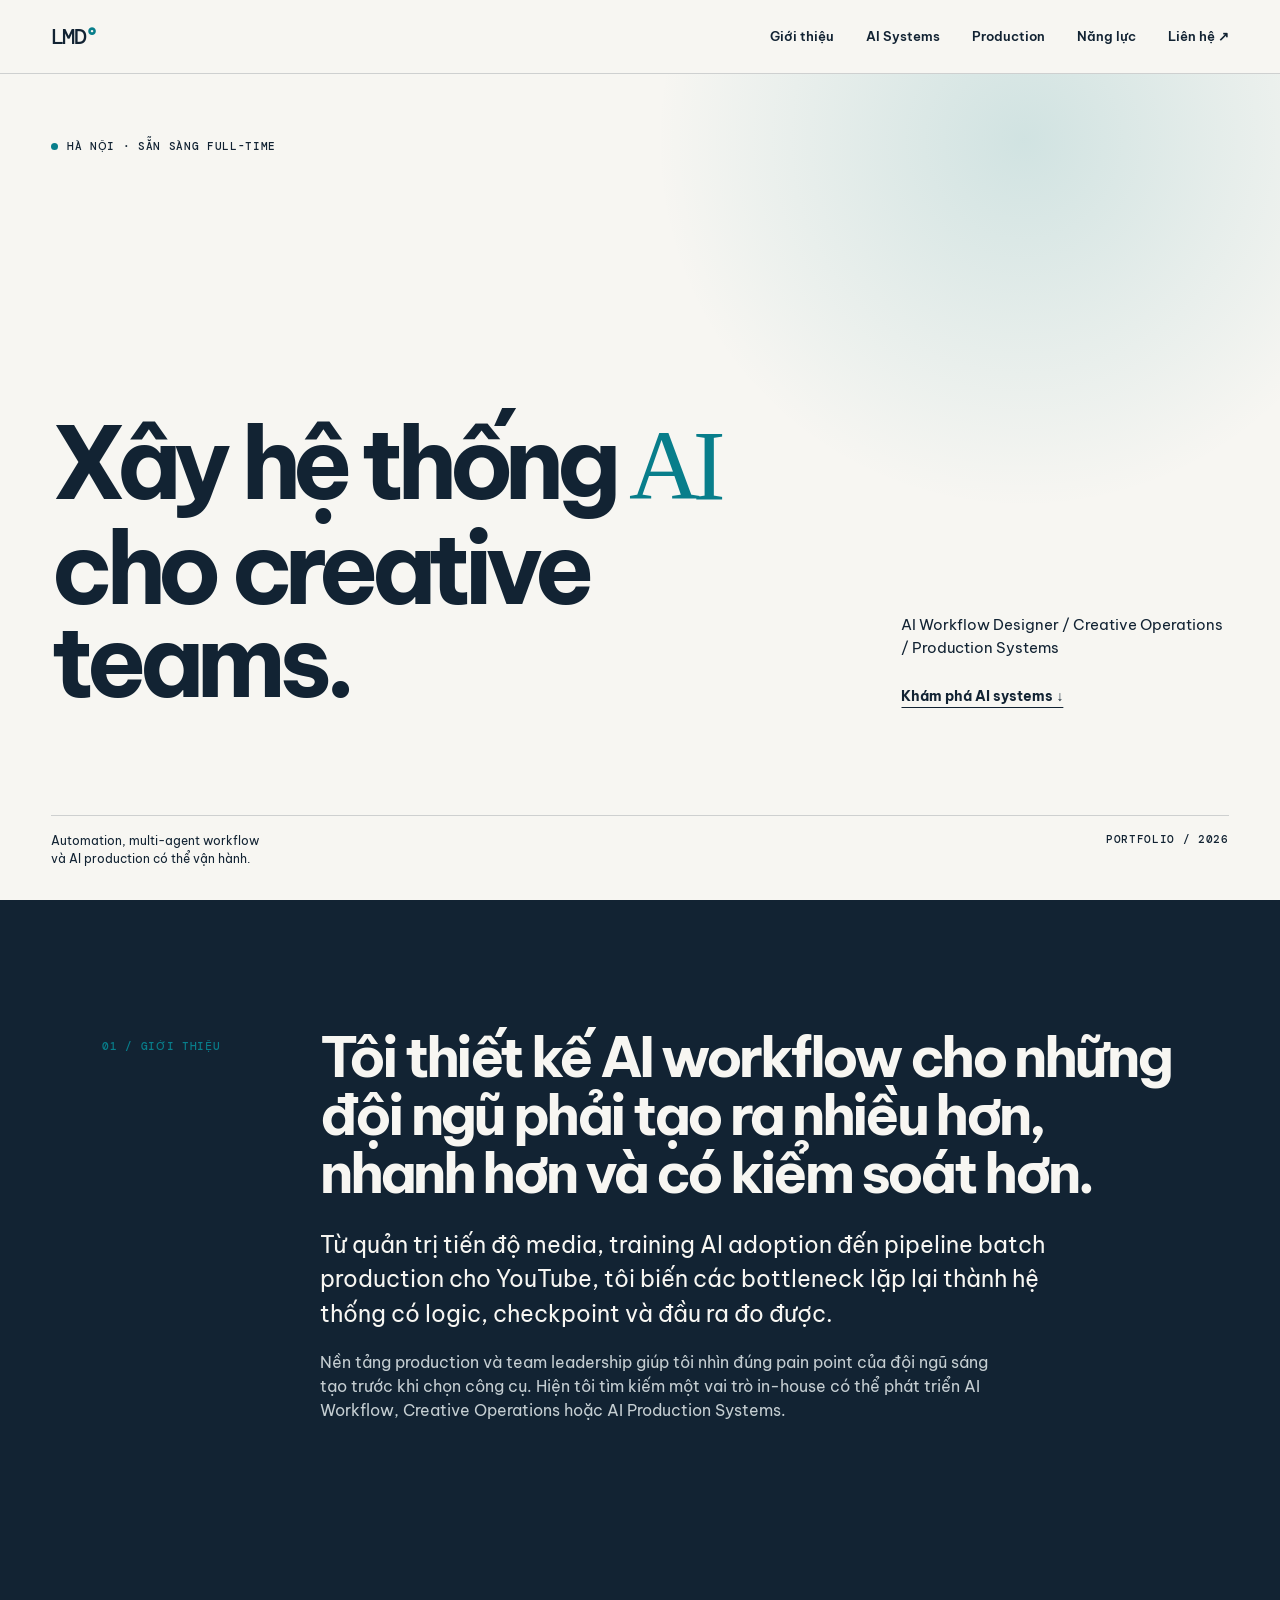
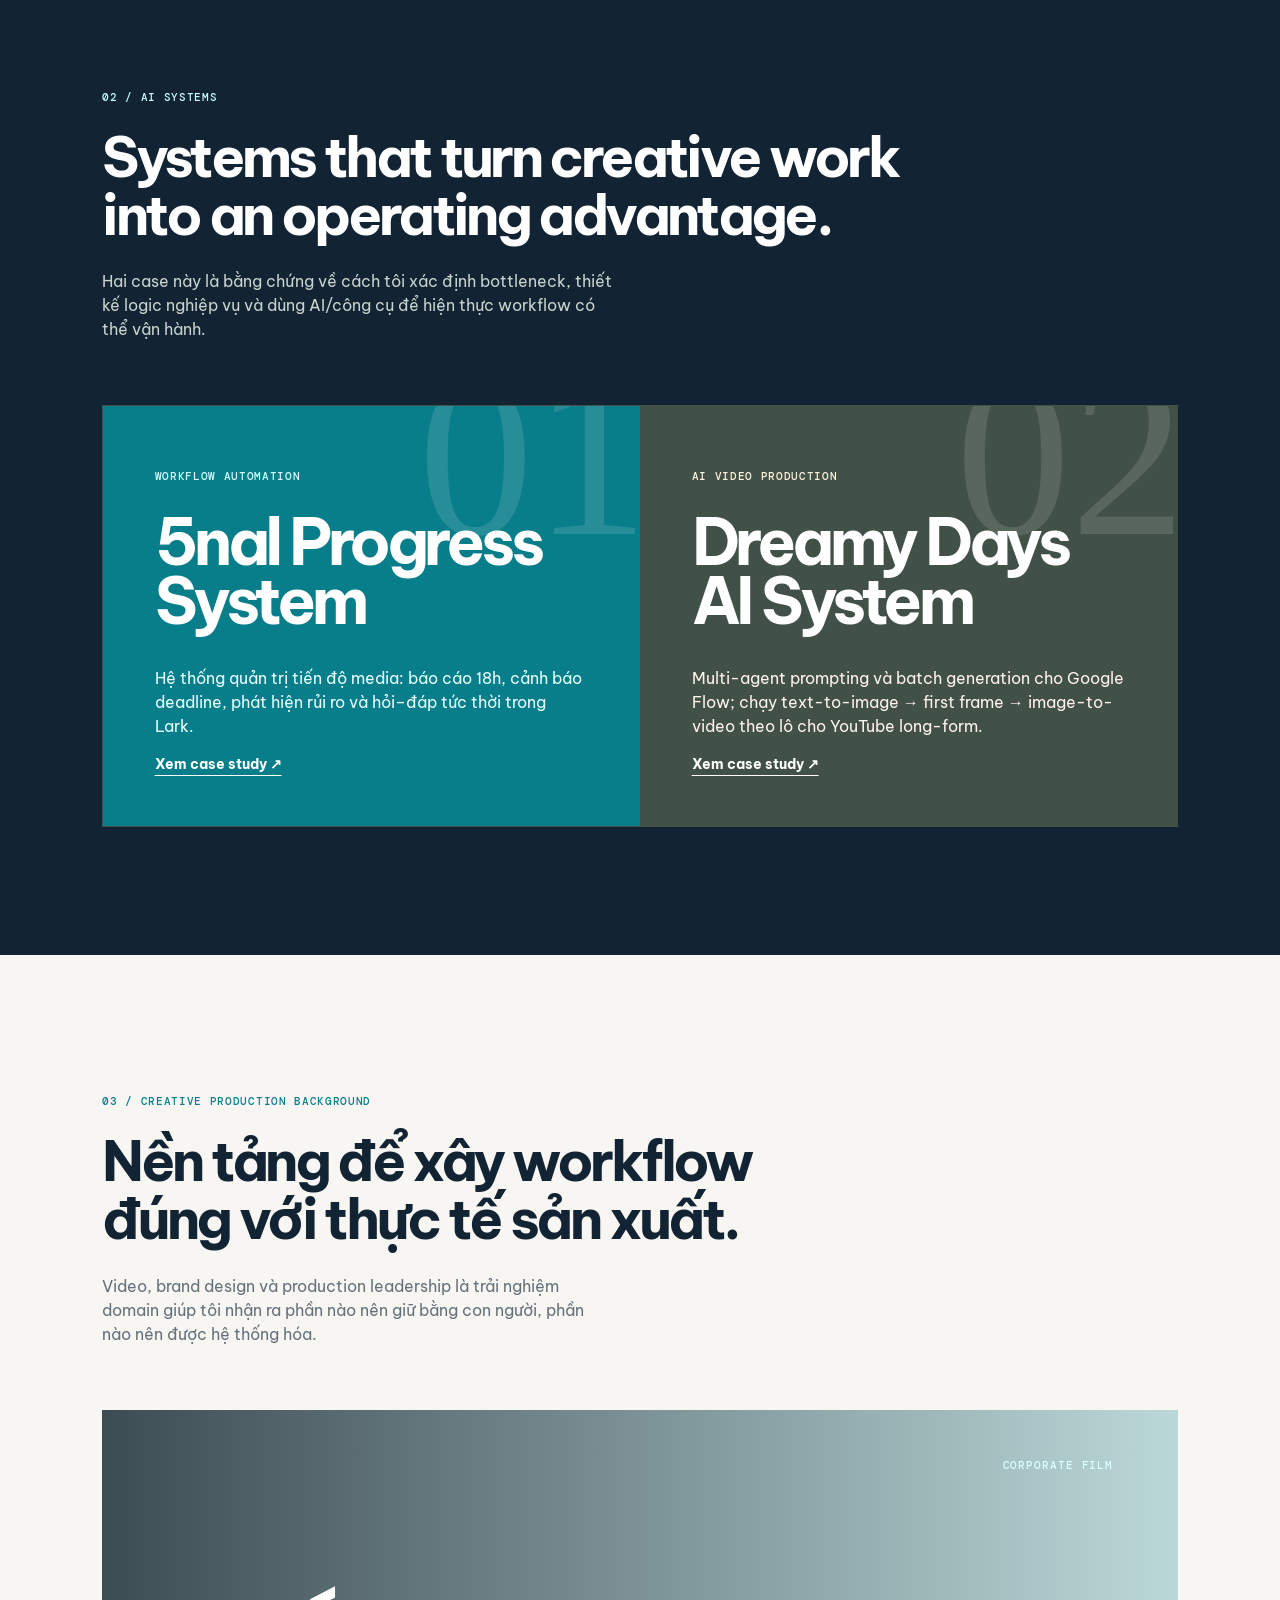
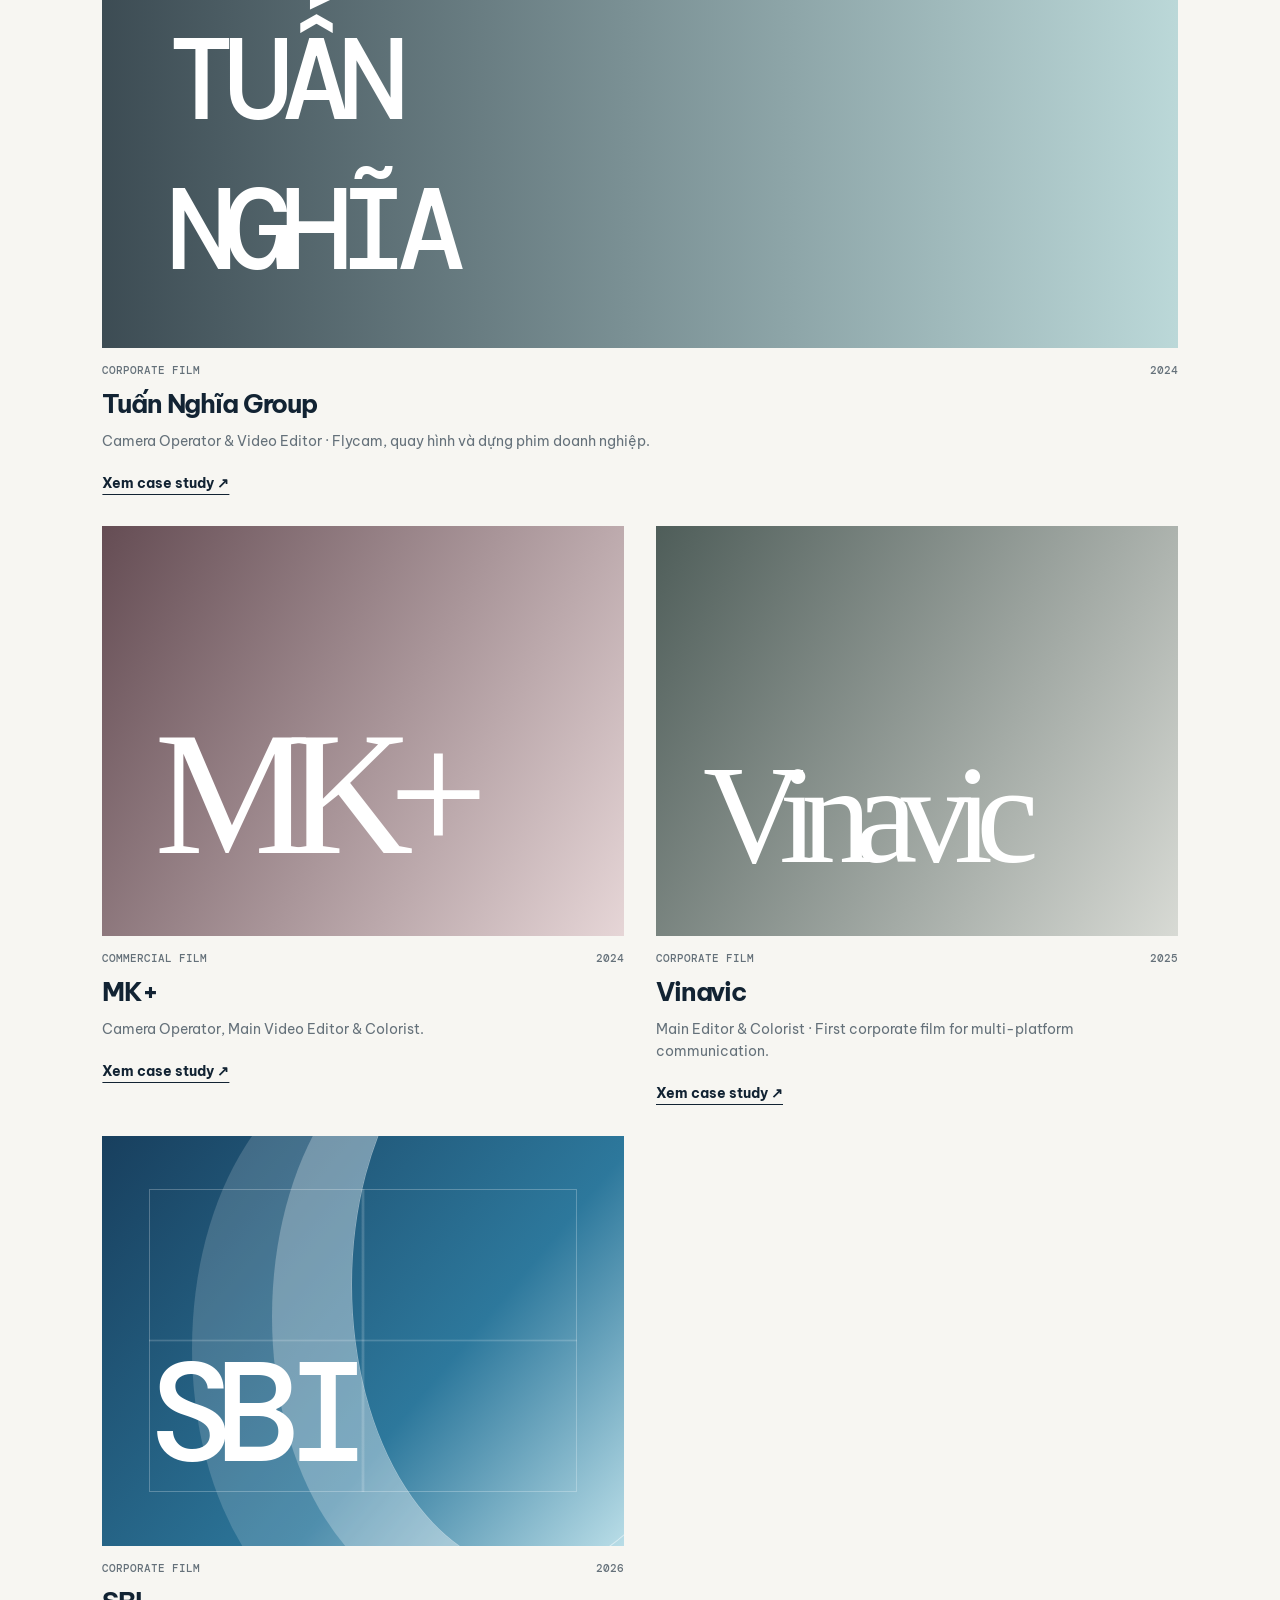
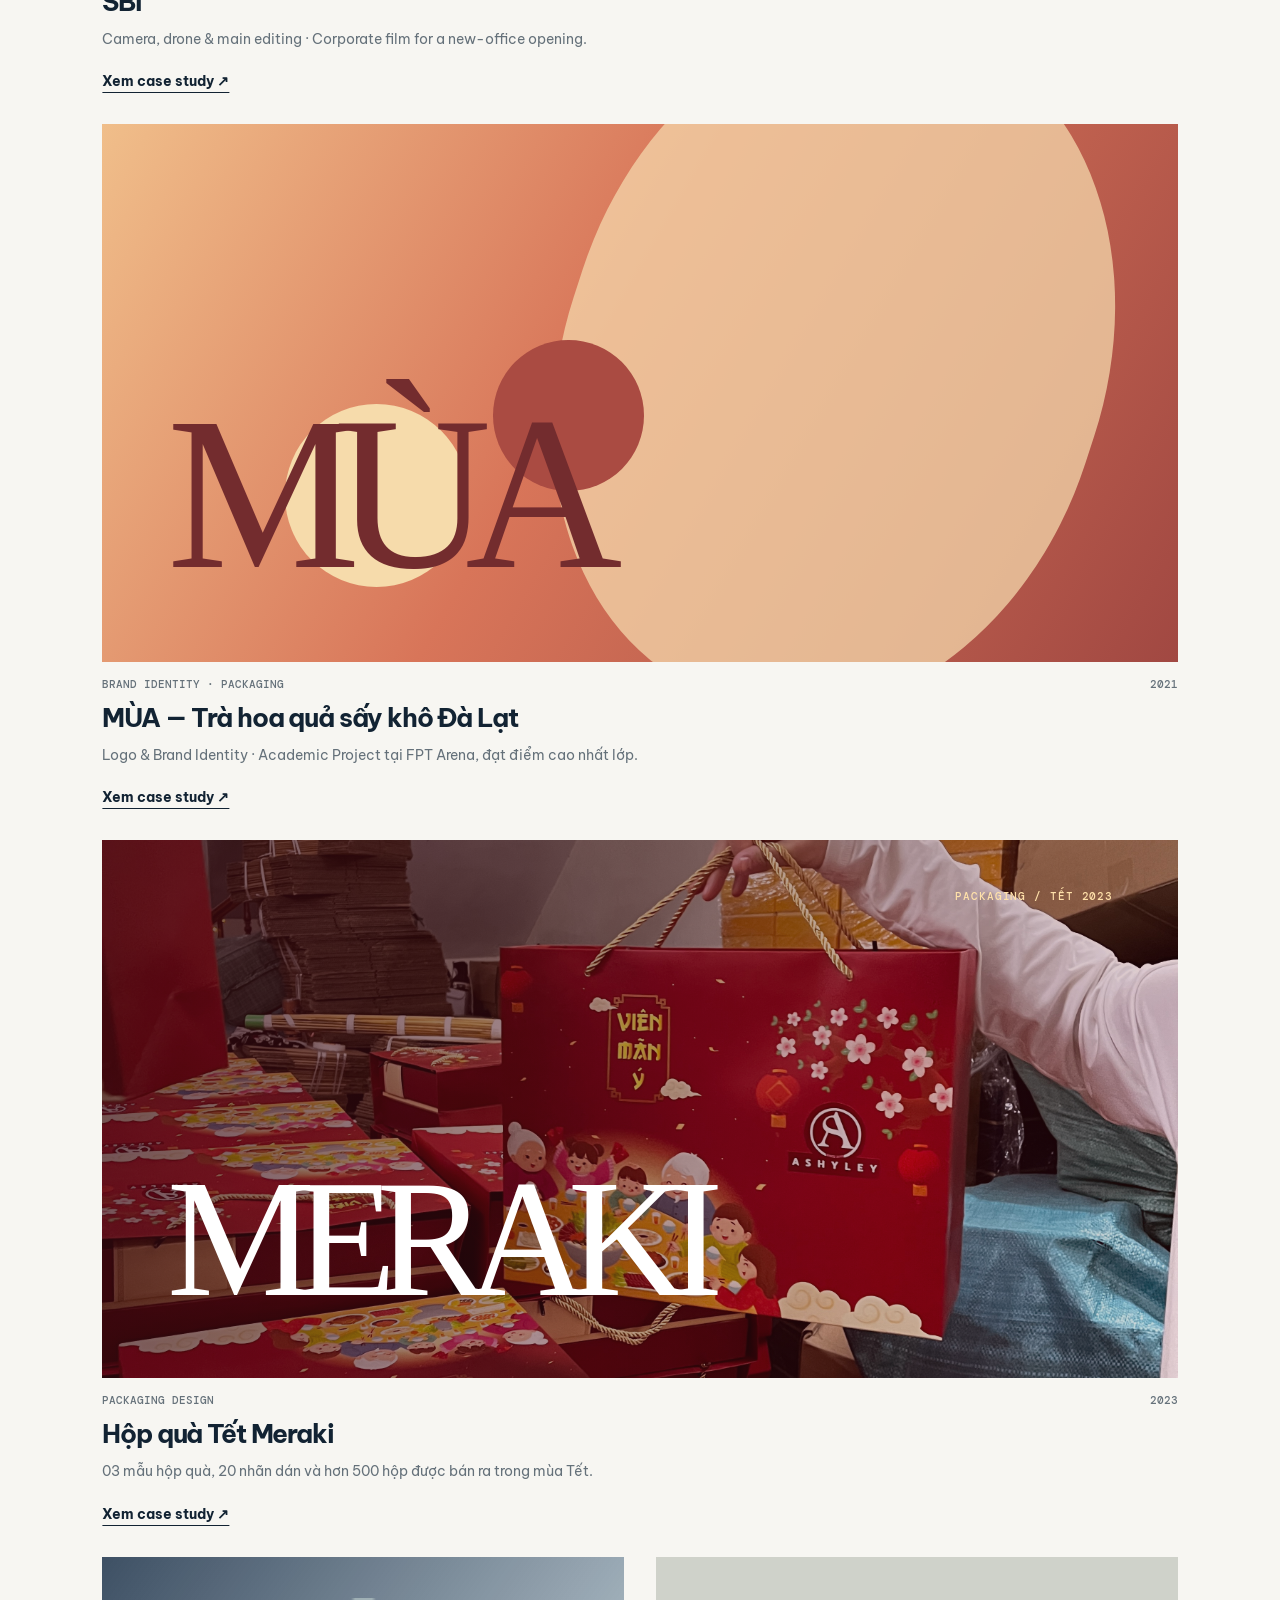
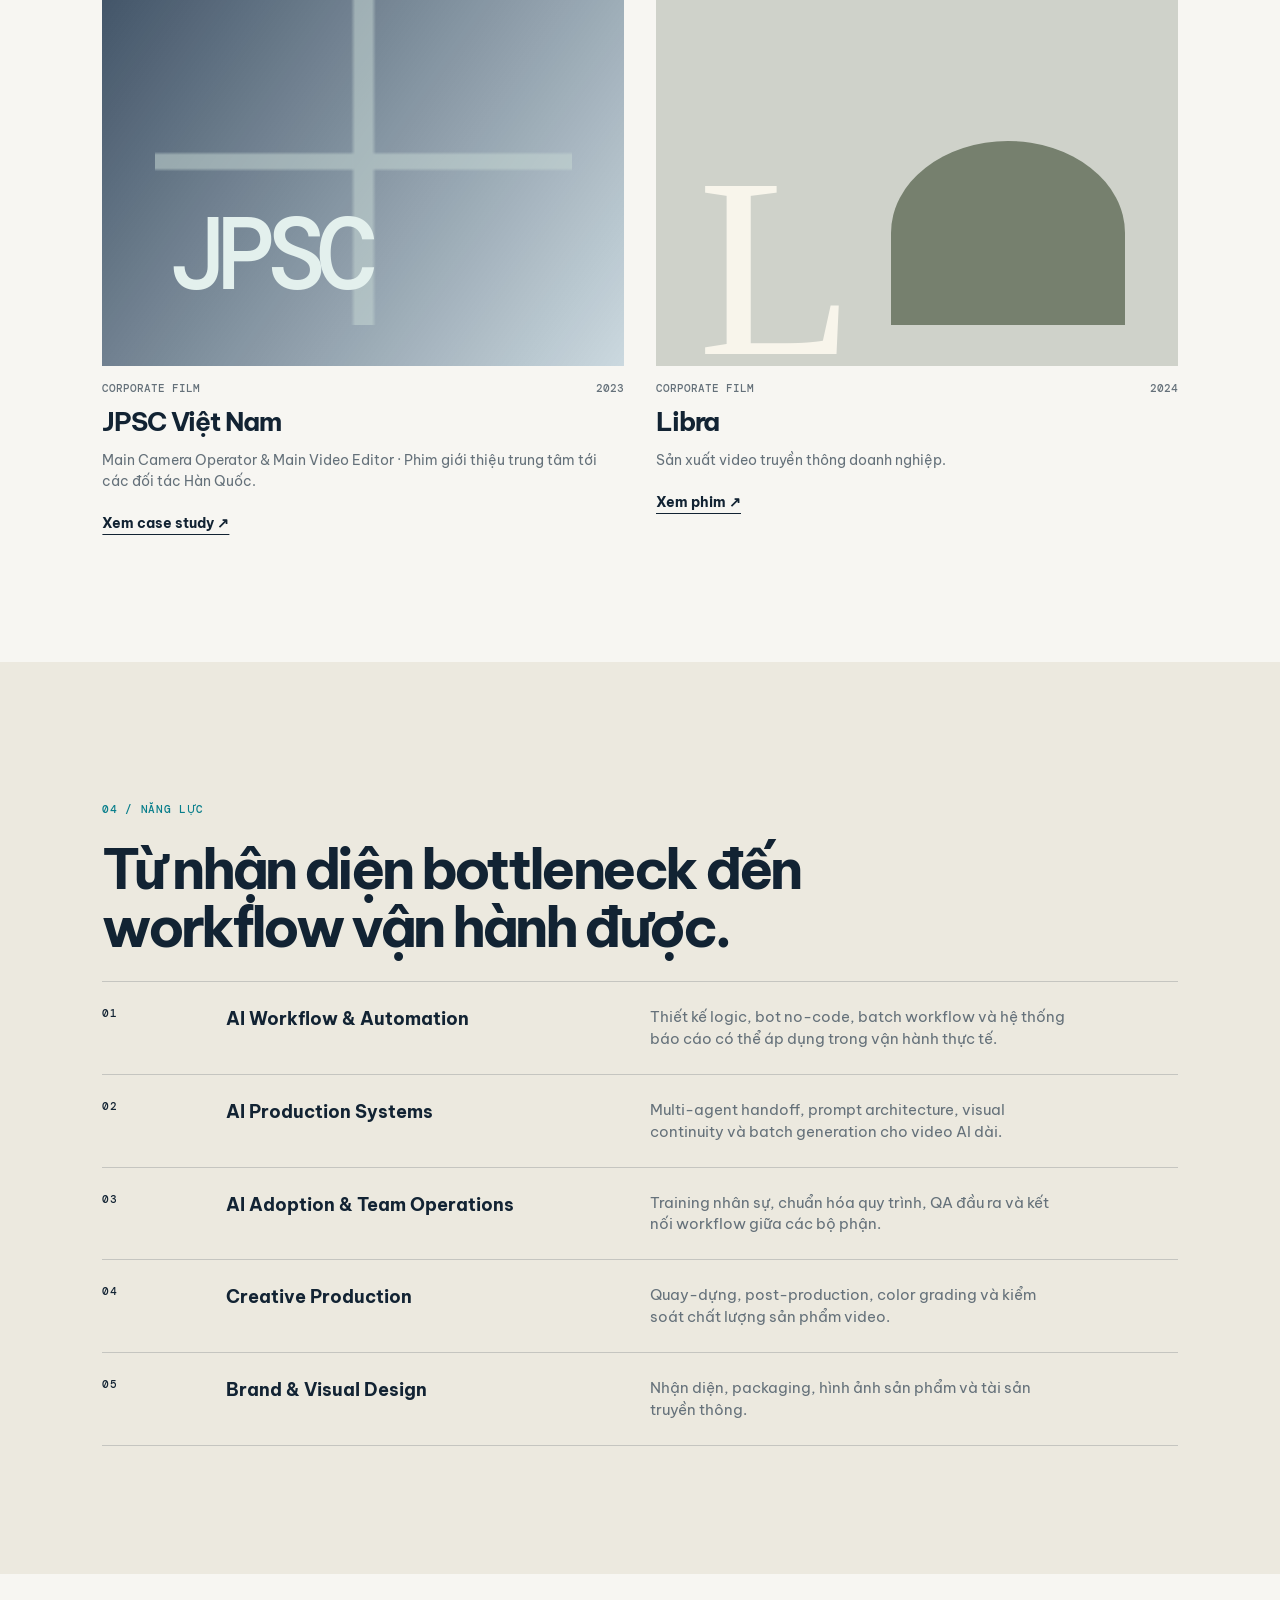
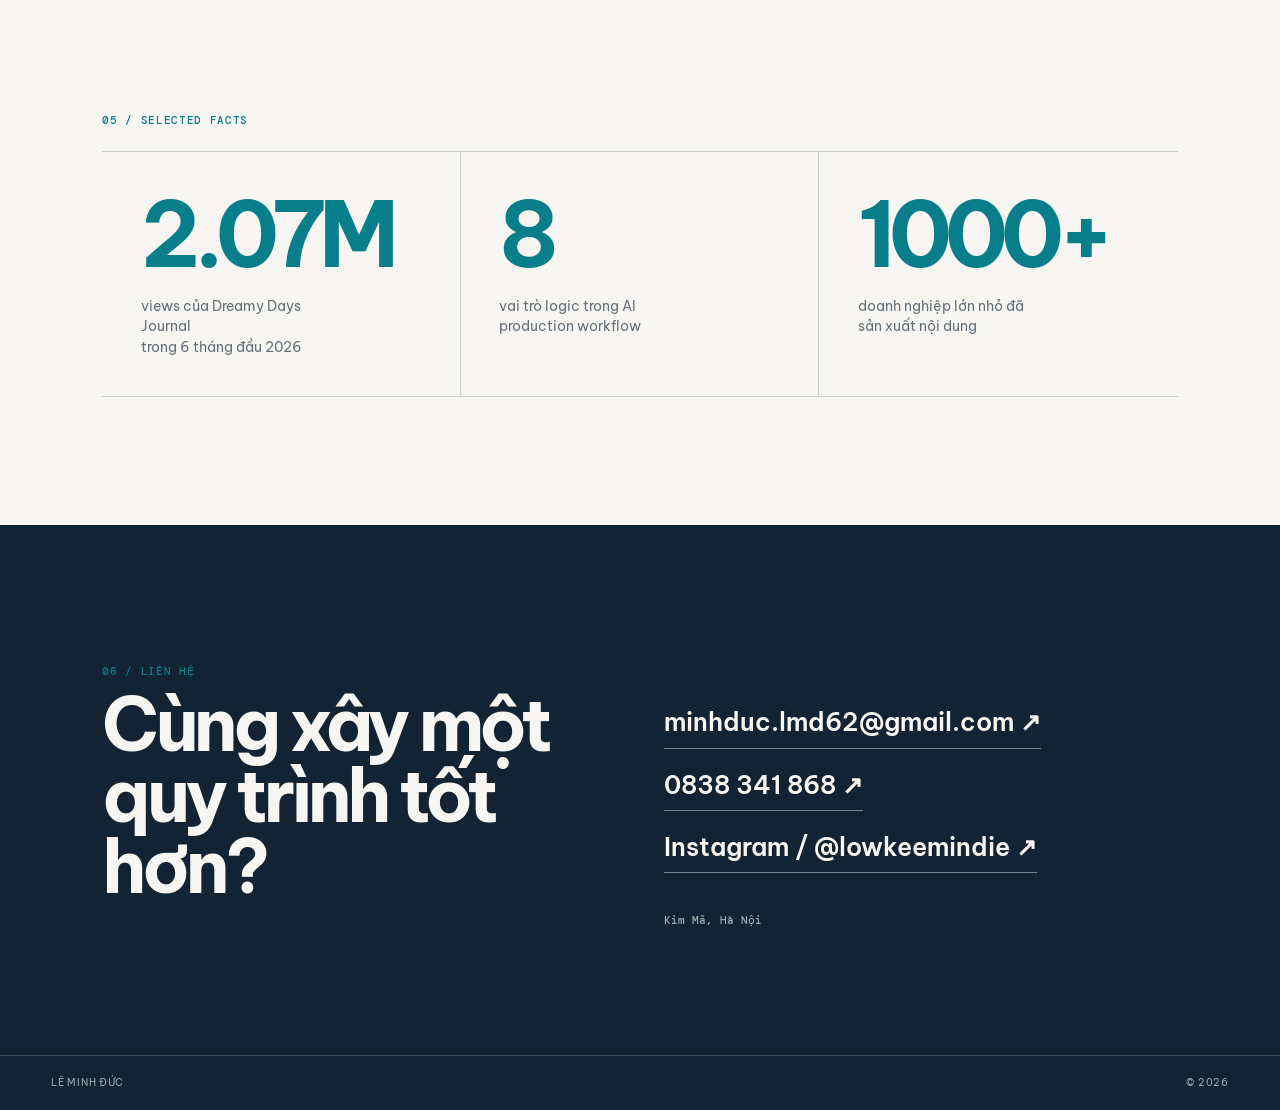
==== index.html @ fc9bee2d "Update index.html" ====
<!doctype html>
<html lang="vi">
<head>
<meta charset="utf-8"><meta name="viewport" content="width=device-width,initial-scale=1">
<meta name="description" content="Portfolio của Lê Minh Đức — Media Lead, Video Production Lead và Creative Producer tại Hà Nội.">
<title>Lê Minh Đức — Media Lead & Creative Producer</title>
<link rel="preconnect" href="https://fonts.googleapis.com"><link rel="preconnect" href="https://fonts.gstatic.com" crossorigin>
<link href="https://fonts.googleapis.com/css2?family=Be+Vietnam+Pro:wght@400;500;600;700;800&family=DM+Mono:wght@400;500&display=swap" rel="stylesheet">
<style>
:root{--ink:#122333;--teal:#087e8b;--paper:#f7f6f2;--cream:#ece9df;--muted:#65717a;--line:rgba(18,35,51,.18);--sans:"Be Vietnam Pro",Arial,sans-serif;--mono:"DM Mono",monospace}*{box-sizing:border-box}html{scroll-behavior:smooth}body{margin:0;background:var(--paper);color:var(--ink);font:16px/1.5 var(--sans)}a{color:inherit}.header{height:74px;padding:0 clamp(1.25rem,4vw,4.5rem);display:flex;align-items:center;justify-content:space-between;border-bottom:1px solid var(--line)}.logo{font:500 1.35rem var(--mono);letter-spacing:-.08em;text-decoration:none}.logo b{color:var(--teal)}nav{display:flex;gap:clamp(1rem,2.5vw,2.5rem)}nav a{font-size:.82rem;font-weight:600;text-decoration:none}.hero{min-height:calc(100vh - 74px);padding:clamp(2rem,6vh,5rem) clamp(1.25rem,4vw,4.5rem) 2rem;display:flex;flex-direction:column;background:radial-gradient(circle at 80% 8%,rgba(8,126,139,.16),transparent 23rem)}.eyebrow,.index,.mono{font:500 .7rem var(--mono);letter-spacing:.06em}.eyebrow:before{content:"";display:inline-block;width:7px;height:7px;margin-right:.55rem;border-radius:50%;background:var(--teal)}.hero-main{display:grid;grid-template-columns:minmax(0,1fr) minmax(220px,.4fr);gap:2rem;align-items:end;flex:1;padding:clamp(3rem,12vh,9rem) 0}.hero h1{margin:0;max-width:950px;font-size:clamp(3rem,7.7vw,7.5rem);letter-spacing:-.075em;line-height:.94}.hero em{font:400 1em Georgia,serif;color:var(--teal)}.hero-note p{margin:0 0 1.5rem;font-size:.95rem}.link{font-size:.86rem;font-weight:700;text-underline-offset:.35rem}.hero-foot{border-top:1px solid var(--line);padding-top:1rem;display:flex;justify-content:space-between;font-size:.74rem}.wrap{padding:clamp(4rem,10vw,9rem) clamp(1.25rem,8vw,10rem)}.intro{display:grid;grid-template-columns:170px minmax(0,850px);gap:3rem;background:var(--ink);color:var(--paper)}.intro .index,.section-head .index,.cap .index,.facts .index,.contact .index{color:var(--teal)}h2{font-size:clamp(2rem,4.4vw,4.5rem);letter-spacing:-.065em;line-height:1.03;margin:0 0 1.6rem}.lead{font-size:clamp(1.1rem,1.8vw,1.45rem);max-width:760px;margin:0 0 1.2rem}.soft{max-width:680px;color:#c5ced2;margin:0}.section-head{max-width:660px;margin-bottom:clamp(2rem,5vw,4.5rem)}.section-head .index{margin-bottom:1.5rem}.section-head p{color:var(--muted);max-width:510px}.grid{display:grid;grid-template-columns:repeat(2,minmax(0,1fr));gap:clamp(1rem,2.5vw,2rem)}.project{position:relative}.art{position:relative;height:clamp(245px,32vw,510px);margin-bottom:1rem;overflow:hidden}.meta{display:flex;justify-content:space-between;color:var(--muted);font:500 .66rem var(--mono);text-transform:uppercase}.project h3{font-size:clamp(1.2rem,2vw,1.65rem);letter-spacing:-.045em;margin:.5rem 0}.project p{color:var(--muted);font-size:.9rem;margin:.3rem 0 1.1rem}.tuan{grid-column:span 2}.tuan .art{height:clamp(280px,42vw,660px);background:linear-gradient(90deg,rgba(8,28,39,.78),rgba(8,126,139,.25)),url("https://img.youtube.com/vi/LgL5DqCkuTU/maxresdefault.jpg") center/cover}.tuan .art span{position:absolute;left:6%;bottom:8%;z-index:1;color:#fff;font:500 clamp(3rem,9vw,8rem) var(--mono);letter-spacing:-.1em}.tuan .art:after{content:"CORPORATE FILM";position:absolute;right:6%;top:9%;color:#d9ffff;font:500 .7rem var(--mono);letter-spacing:.08em}.mk .art{background:linear-gradient(120deg,rgba(52,20,31,.75),rgba(169,98,117,.22)),url("https://img.youtube.com/vi/N2V3vQ7l2Ac/maxresdefault.jpg") center/cover}.mk .art span{position:absolute;left:10%;bottom:10%;z-index:1;color:#fff;font:400 clamp(5rem,14vw,11rem) Georgia,serif;letter-spacing:-.14em}.vin .art{background:linear-gradient(120deg,rgba(22,42,38,.75),rgba(104,118,107,.22)),url("https://img.youtube.com/vi/f3kV1oYjfU0/maxresdefault.jpg") center/cover}.vin .art span{position:absolute;left:9%;bottom:10%;z-index:1;color:#fff;font:400 clamp(4rem,11vw,9rem) Georgia,serif;letter-spacing:-.12em}.sbi .art{background:linear-gradient(130deg,#183f5e,#2d789c 62%,#b9dde7)}.sbi .art:before{content:"";position:absolute;width:70%;height:140%;right:-18%;top:-34%;border:1px solid rgba(255,255,255,.48);border-radius:50%;box-shadow:-5rem 2rem 0 -1px rgba(255,255,255,.26),-10rem 4rem 0 -1px rgba(255,255,255,.16)}.sbi .art:after{content:"";position:absolute;inset:13% 9%;border:1px solid rgba(255,255,255,.25);background:linear-gradient(90deg,transparent 49.5%,rgba(255,255,255,.22) 50%,transparent 50.5%),linear-gradient(0deg,transparent 49.5%,rgba(255,255,255,.18) 50%,transparent 50.5%)}.sbi .art span{position:absolute;left:9%;bottom:10%;z-index:1;color:#fff;font:500 clamp(4rem,11vw,9rem) var(--mono);letter-spacing:-.12em}.meraki{grid-column:span 2}.meraki .art{height:clamp(280px,42vw,660px);background:linear-gradient(105deg,rgba(55,10,17,.74),rgba(165,19,38,.14)),url("./IMG_8138.JPG") center 52%/cover}.meraki .art span{position:absolute;left:6%;bottom:8%;z-index:1;color:#fff;font:400 clamp(4rem,13vw,11rem) Georgia,serif;letter-spacing:-.12em}.meraki .art:after{content:"PACKAGING / TẾT 2023";position:absolute;right:6%;top:9%;color:#ffe1aa;font:500 .7rem var(--mono);letter-spacing:.08em}.mua{grid-column:span 2}.mua .art{height:clamp(280px,42vw,660px);background:linear-gradient(120deg,#f0be8a,#d87559 45%,#a14842)}.mua .art:before{content:"";position:absolute;width:50%;height:130%;border-radius:48%;background:rgba(244,215,171,.75);right:7%;top:-20%;transform:rotate(18deg)}.mua .art:after{content:"";position:absolute;width:17%;aspect-ratio:1;border-radius:50%;background:#f6dbab;left:17%;bottom:14%;box-shadow:12rem -5rem 0 -1rem #aa4b42}.mua .art span{position:absolute;left:6%;bottom:8%;z-index:1;font:400 clamp(5rem,17vw,14rem) Georgia,serif;color:#732c2e;letter-spacing:-.12em}.jpsc .art{background:linear-gradient(125deg,rgba(16,39,65,.8),rgba(47,113,157,.22)),url("https://img.youtube.com/vi/xLLY5KUFZx4/maxresdefault.jpg") center/cover}.jpsc .art:before{content:"";position:absolute;width:80%;height:80%;left:10%;top:10%;opacity:.55;background:linear-gradient(90deg,transparent 47%,#c6d7d3 48% 52%,transparent 53%),linear-gradient(0deg,transparent 47%,#c6d7d3 48% 52%,transparent 53%)}.jpsc .art span{position:absolute;left:12%;bottom:11%;color:#e3f0ed;font:500 clamp(3rem,8vw,7rem) var(--mono);letter-spacing:-.1em}.libra .art{background:#cfd2ca}.libra .art:after{content:"";position:absolute;width:45%;height:45%;right:10%;bottom:10%;border-radius:50% 50% 0 0;background:#76806e}.libra .art span{position:absolute;left:8%;bottom:-12%;font:400 clamp(8rem,21vw,16rem) Georgia,serif;color:#f8f5eb}.ai{min-height:320px;padding:clamp(1.5rem,3vw,3rem);display:flex;flex-direction:column;background:var(--teal);color:#fff}.ai .index{color:#c7ffff}.ai h3{font-size:clamp(1.8rem,3.4vw,3.4rem);line-height:1.02;margin:auto 0 1rem}.ai p{color:#e5ffff}.pending{font:500 .67rem var(--mono);color:#c7ffff}.cap{background:var(--cream)}.cap>h2{max-width:760px;margin-top:1.5rem}.cap-list{border-top:1px solid var(--line)}.cap-list article{display:grid;grid-template-columns:10% 38% 1fr;gap:1rem;border-bottom:1px solid var(--line);padding:1.5rem 0}.cap-list h3{font-size:1.1rem;margin:0}.cap-list p{margin:0;color:var(--muted);font-size:.91rem;max-width:420px}.facts-grid{display:grid;grid-template-columns:repeat(3,1fr);margin-top:1.5rem;border:1px solid var(--line);border-width:1px 0}.facts-grid div{padding:clamp(1.5rem,3vw,3rem);border-right:1px solid var(--line)}.facts-grid div:last-child{border:0}.facts strong{display:block;font-size:clamp(3.2rem,7vw,6.5rem);line-height:1;color:var(--teal);letter-spacing:-.08em}.facts span{display:block;max-width:190px;margin-top:1rem;font-size:.86rem;color:var(--muted)}.contact{display:grid;grid-template-columns:1fr 1fr;gap:3rem;background:var(--ink);color:var(--paper)}.contact h2{font-size:clamp(2.5rem,5.7vw,5.5rem);line-height:.97}.contact-links{align-self:end;display:flex;align-items:flex-start;flex-direction:column;gap:1.1rem}.contact-links a{font-size:clamp(1.05rem,2vw,1.55rem);font-weight:600;text-decoration:none;border-bottom:1px solid rgba(247,246,242,.45);padding-bottom:.4rem}.contact-links p{color:#9dacb0;font:500 .68rem var(--mono);margin:1.4rem 0 0}footer{padding:1.2rem clamp(1.25rem,4vw,4.5rem);display:flex;justify-content:space-between;border-top:1px solid #3a4b55;background:var(--ink);color:#9dacb0;font-size:.65rem;letter-spacing:.07em}@media(max-width:700px){.header{height:auto;padding-block:1.2rem;align-items:flex-start}nav{gap:1rem;flex-wrap:wrap;justify-content:flex-end}.hero{min-height:calc(100svh - 74px)}.hero-main,.intro,.contact{grid-template-columns:1fr}.intro,.contact{gap:1.5rem}.mua{grid-column:auto}.mua .art{height:390px}.grid{grid-template-columns:1fr}.cap-list article{grid-template-columns:12% 1fr}.cap-list p{grid-column:2}.facts-grid{grid-template-columns:1fr}.facts-grid div{border-right:0;border-bottom:1px solid var(--line)}.facts-grid div:last-child{border:0}}
.ai-systems{background:var(--ink);color:#fff}.ai-systems .section-head{max-width:820px}.ai-systems .section-head .index{color:#c7ffff}.ai-systems .section-head p:last-child{color:#c9d4ce}.ai-feature-grid{display:grid;grid-template-columns:repeat(2,minmax(0,1fr));gap:1px;margin-top:clamp(2rem,5vw,4rem);background:#425148;border:1px solid #425148}.ai-feature{position:relative;min-height:420px;padding:clamp(1.8rem,4vw,4rem);display:flex;flex-direction:column;background:var(--teal);color:#fff;overflow:hidden}.ai-feature.dreamy{background:var(--rust)}.ai-feature .index{color:#d5ffff}.ai-feature.dreamy .index{color:#fff2dc}.ai-feature h3{font-size:clamp(2.6rem,5vw,5.1rem);letter-spacing:-.07em;line-height:.92;margin:auto 0 1.25rem;position:relative;z-index:1}.ai-feature p{max-width:500px;color:#e8ffff;position:relative;z-index:1}.ai-feature.dreamy p{color:#fff3ed}.ai-feature .link{position:relative;z-index:1}.feature-no{position:absolute;right:-.04em;top:-.28em;font:400 clamp(8rem,18vw,17rem) Georgia,serif;line-height:1;color:rgba(255,255,255,.12)}.creative-work .section-head{max-width:800px}.creative-work .section-head h2{max-width:690px}@media(max-width:700px){.ai-feature-grid{grid-template-columns:1fr}.ai-feature{min-height:350px}}</style></head>
<body>
<header class="header"><a class="logo" href="#top">LMD<b>°</b></a><nav><a href="#about">Giới thiệu</a><a href="#work">AI Systems</a><a href="#creative-work">Production</a><a href="#skills">Năng lực</a><a href="#contact">Liên hệ ↗</a></nav></header>
<main>
<section class="hero" id="top"><p class="eyebrow">HÀ NỘI · SẴN SÀNG FULL-TIME</p><div class="hero-main"><h1>Xây hệ thống <em>AI</em><br>cho creative<br>teams.</h1><div class="hero-note"><p>AI Workflow Designer / Creative Operations / Production Systems</p><a class="link" href="#work">Khám phá AI systems ↓</a></div></div><div class="hero-foot"><span>Automation, multi-agent workflow<br>và AI production có thể vận hành.</span><span class="mono">PORTFOLIO / 2026</span></div></section>
<section class="intro wrap" id="about"><p class="index">01 / GIỚI THIỆU</p><div><h2>Tôi thiết kế AI workflow cho những đội ngũ phải tạo ra nhiều hơn, nhanh hơn và có kiểm soát hơn.</h2><p class="lead">Từ quản trị tiến độ media, training AI adoption đến pipeline batch production cho YouTube, tôi biến các bottleneck lặp lại thành hệ thống có logic, checkpoint và đầu ra đo được.</p><p class="soft">Nền tảng production và team leadership giúp tôi nhìn đúng pain point của đội ngũ sáng tạo trước khi chọn công cụ. Hiện tôi tìm kiếm một vai trò in-house có thể phát triển AI Workflow, Creative Operations hoặc AI Production Systems.</p></div></section>
<section class="ai-systems wrap" id="work"><div class="section-head"><p class="index">02 / AI SYSTEMS</p><h2>Systems that turn creative work into an operating advantage.</h2><p>Hai case này là bằng chứng về cách tôi xác định bottleneck, thiết kế logic nghiệp vụ và dùng AI/công cụ để hiện thực workflow có thể vận hành.</p></div><div class="ai-feature-grid"><article class="ai-feature progress"><p class="index">WORKFLOW AUTOMATION</p><span class="feature-no">01</span><h3>5nal Progress<br>System</h3><p>Hệ thống quản trị tiến độ media: báo cáo 18h, cảnh báo deadline, phát hiện rủi ro và hỏi–đáp tức thời trong Lark.</p><a class="link" href="./5nal-progress-system.html">Xem case study ↗</a></article><article class="ai-feature dreamy"><p class="index">AI VIDEO PRODUCTION</p><span class="feature-no">02</span><h3>Dreamy Days<br>AI System</h3><p>Multi-agent prompting và batch generation cho Google Flow; chạy text-to-image → first frame → image-to-video theo lô cho YouTube long-form.</p><a class="link" href="./dreamy-ai-production-system.html">Xem case study ↗</a></article></div></section><section class="wrap creative-work" id="creative-work"><div class="section-head"><p class="index">03 / CREATIVE PRODUCTION BACKGROUND</p><h2>Nền tảng để xây workflow đúng với thực tế sản xuất.</h2><p>Video, brand design và production leadership là trải nghiệm domain giúp tôi nhận ra phần nào nên giữ bằng con người, phần nào nên được hệ thống hóa.</p></div><div class="grid"><article class="project tuan"><div class="art"><span>TUẤN<br>NGHĨA</span></div><div class="meta"><span>Corporate Film</span><span>2024</span></div><h3>Tuấn Nghĩa Group</h3><p>Camera Operator & Video Editor · Flycam, quay hình và dựng phim doanh nghiệp.</p><a class="link" href="./tuan-nghia-group.html">Xem case study ↗</a></article><article class="project mk"><div class="art"><span>MK+</span></div><div class="meta"><span>Commercial Film</span><span>2024</span></div><h3>MK+</h3><p>Camera Operator, Main Video Editor & Colorist.</p><a class="link" href="./mk-plus.html">Xem case study ↗</a></article><article class="project vin"><div class="art"><span>Vinavic</span></div><div class="meta"><span>Corporate Film</span><span>2025</span></div><h3>Vinavic</h3><p>Main Editor & Colorist · First corporate film for multi-platform communication.</p><a class="link" href="./vinavic.html">Xem case study ↗</a></article><article class="project sbi"><div class="art"><span>SBI</span></div><div class="meta"><span>Corporate Film</span><span>2026</span></div><h3>SBI</h3><p>Camera, drone & main editing · Corporate film for a new-office opening.</p><a class="link" href="./sbi.html">Xem case study ↗</a></article><article class="project mua"><div class="art"><span>MÙA</span></div><div class="meta"><span>Brand Identity · Packaging</span><span>2021</span></div><h3>MÙA — Trà hoa quả sấy khô Đà Lạt</h3><p>Logo & Brand Identity · Academic Project tại FPT Arena, đạt điểm cao nhất lớp.</p><a class="link" href="./mua.html">Xem case study ↗</a></article><article class="project meraki"><div class="art"><span>MERAKI</span></div><div class="meta"><span>Packaging Design</span><span>2023</span></div><h3>Hộp quà Tết Meraki</h3><p>03 mẫu hộp quà, 20 nhãn dán và hơn 500 hộp được bán ra trong mùa Tết.</p><a class="link" href="./meraki-tet.html">Xem case study ↗</a></article><article class="project jpsc"><div class="art"><span>JPSC</span></div><div class="meta"><span>Corporate Film</span><span>2023</span></div><h3>JPSC Việt Nam</h3><p>Main Camera Operator & Main Video Editor · Phim giới thiệu trung tâm tới các đối tác Hàn Quốc.</p><a class="link" href="./jpsc.html">Xem case study ↗</a></article><article class="project libra"><div class="art"><span>L</span></div><div class="meta"><span>Corporate Film</span><span>2024</span></div><h3>Libra</h3><p>Sản xuất video truyền thông doanh nghiệp.</p><a class="link" target="_blank" rel="noreferrer" href="https://www.youtube.com/watch?v=ulJTd7ZR3CI">Xem phim ↗</a></article></div></section><section class="cap wrap" id="skills"><p class="index">04 / NĂNG LỰC</p><h2>Từ nhận diện bottleneck đến workflow vận hành được.</h2><div class="cap-list"><article><span class="mono">01</span><h3>AI Workflow &amp; Automation</h3><p>Thiết kế logic, bot no-code, batch workflow và hệ thống báo cáo có thể áp dụng trong vận hành thực tế.</p></article><article><span class="mono">02</span><h3>AI Production Systems</h3><p>Multi-agent handoff, prompt architecture, visual continuity và batch generation cho video AI dài.</p></article><article><span class="mono">03</span><h3>AI Adoption &amp; Team Operations</h3><p>Training nhân sự, chuẩn hóa quy trình, QA đầu ra và kết nối workflow giữa các bộ phận.</p></article><article><span class="mono">04</span><h3>Creative Production</h3><p>Quay-dựng, post-production, color grading và kiểm soát chất lượng sản phẩm video.</p></article><article><span class="mono">05</span><h3>Brand &amp; Visual Design</h3><p>Nhận diện, packaging, hình ảnh sản phẩm và tài sản truyền thông.</p></article></div></section><section class="facts wrap"><p class="index">05 / SELECTED FACTS</p><div class="facts-grid"><div><strong>2.07M</strong><span>views của Dreamy Days Journal<br>trong 6 tháng đầu 2026</span></div><div><strong>8</strong><span>vai trò logic trong AI production workflow</span></div><div><strong>1000+</strong><span>doanh nghiệp lớn nhỏ đã sản xuất nội dung</span></div></div></section>
<section class="contact wrap" id="contact"><div><p class="index">06 / LIÊN HỆ</p><h2>Cùng xây một<br>quy trình tốt hơn?</h2></div><div class="contact-links"><a href="mailto:minhduc.lmd62@gmail.com">minhduc.lmd62@gmail.com ↗</a><a href="tel:+84838341868">0838 341 868 ↗</a><a target="_blank" rel="noreferrer" href="https://www.instagram.com/lowkeemindie/">Instagram / @lowkeemindie ↗</a><p>Kim Mã, Hà Nội</p></div></section>
</main><footer><span>LÊ MINH ĐỨC</span><span>© 2026</span></footer></body></html>
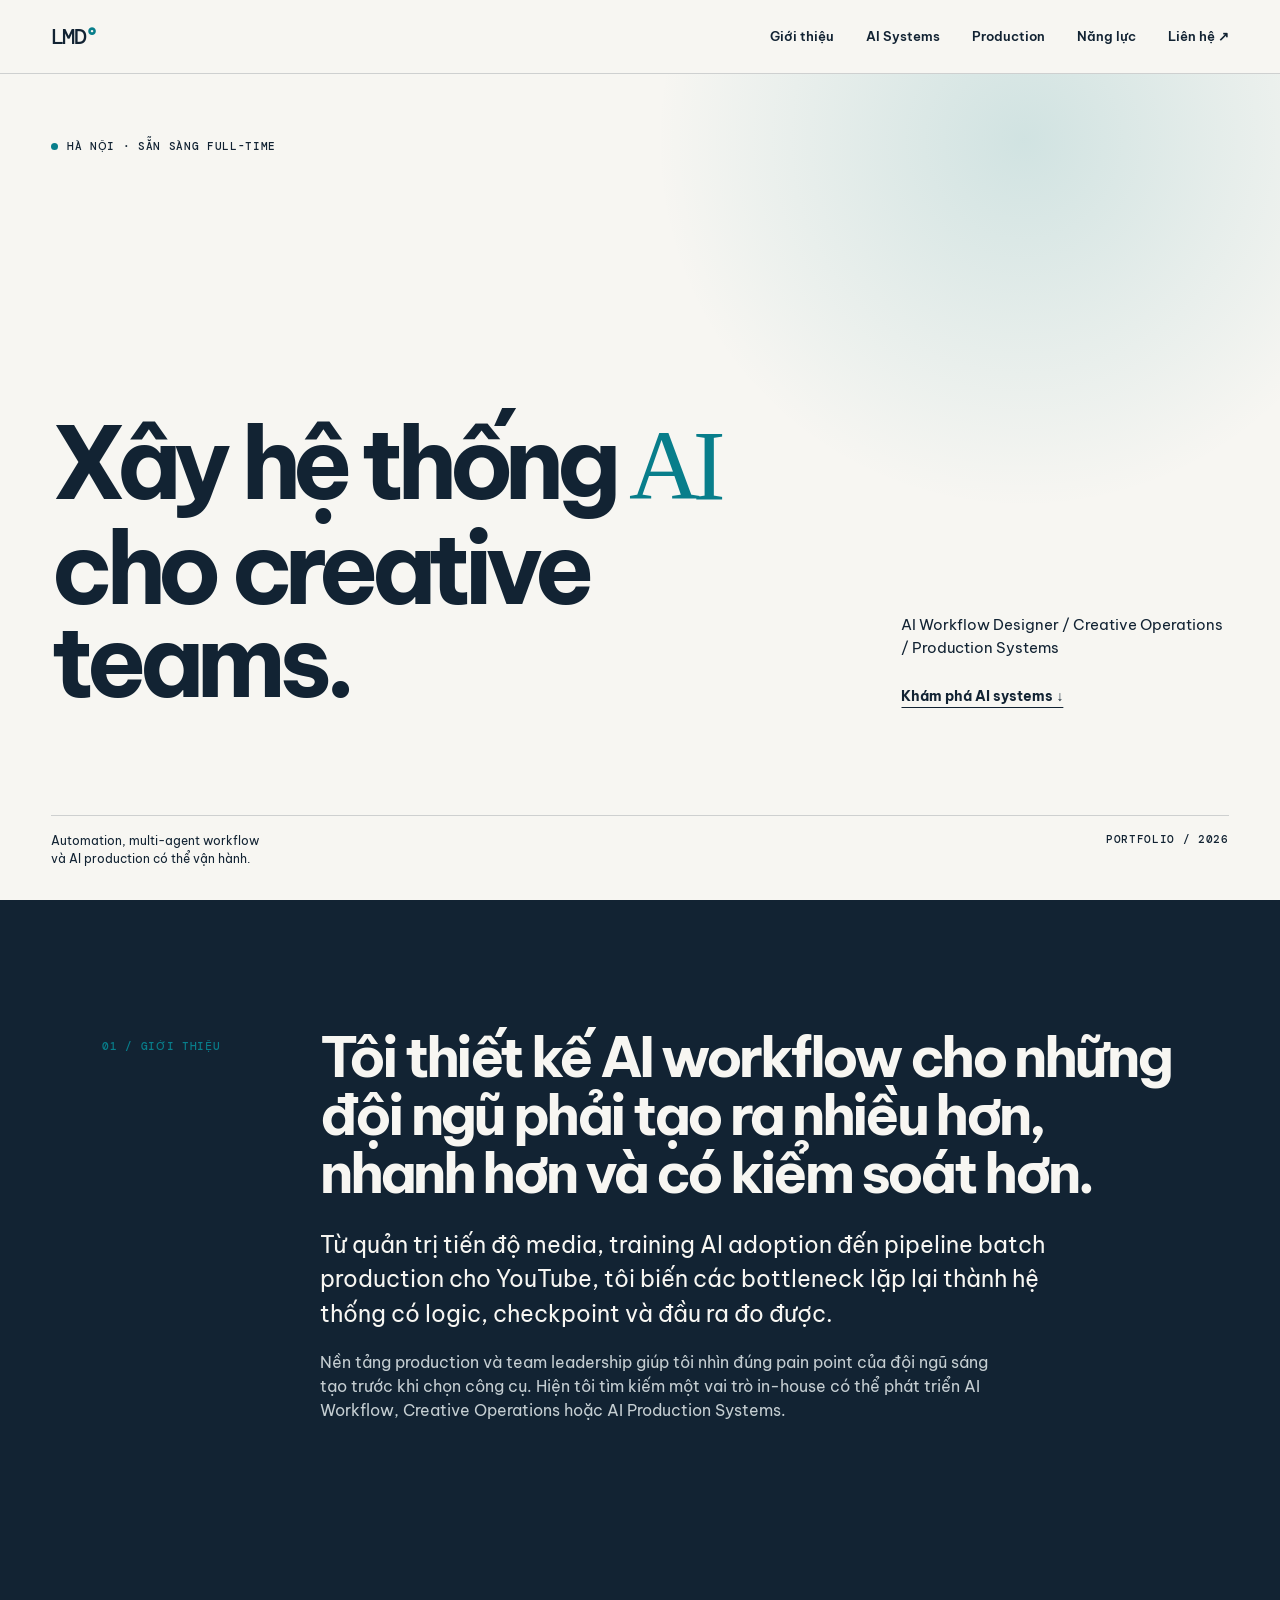
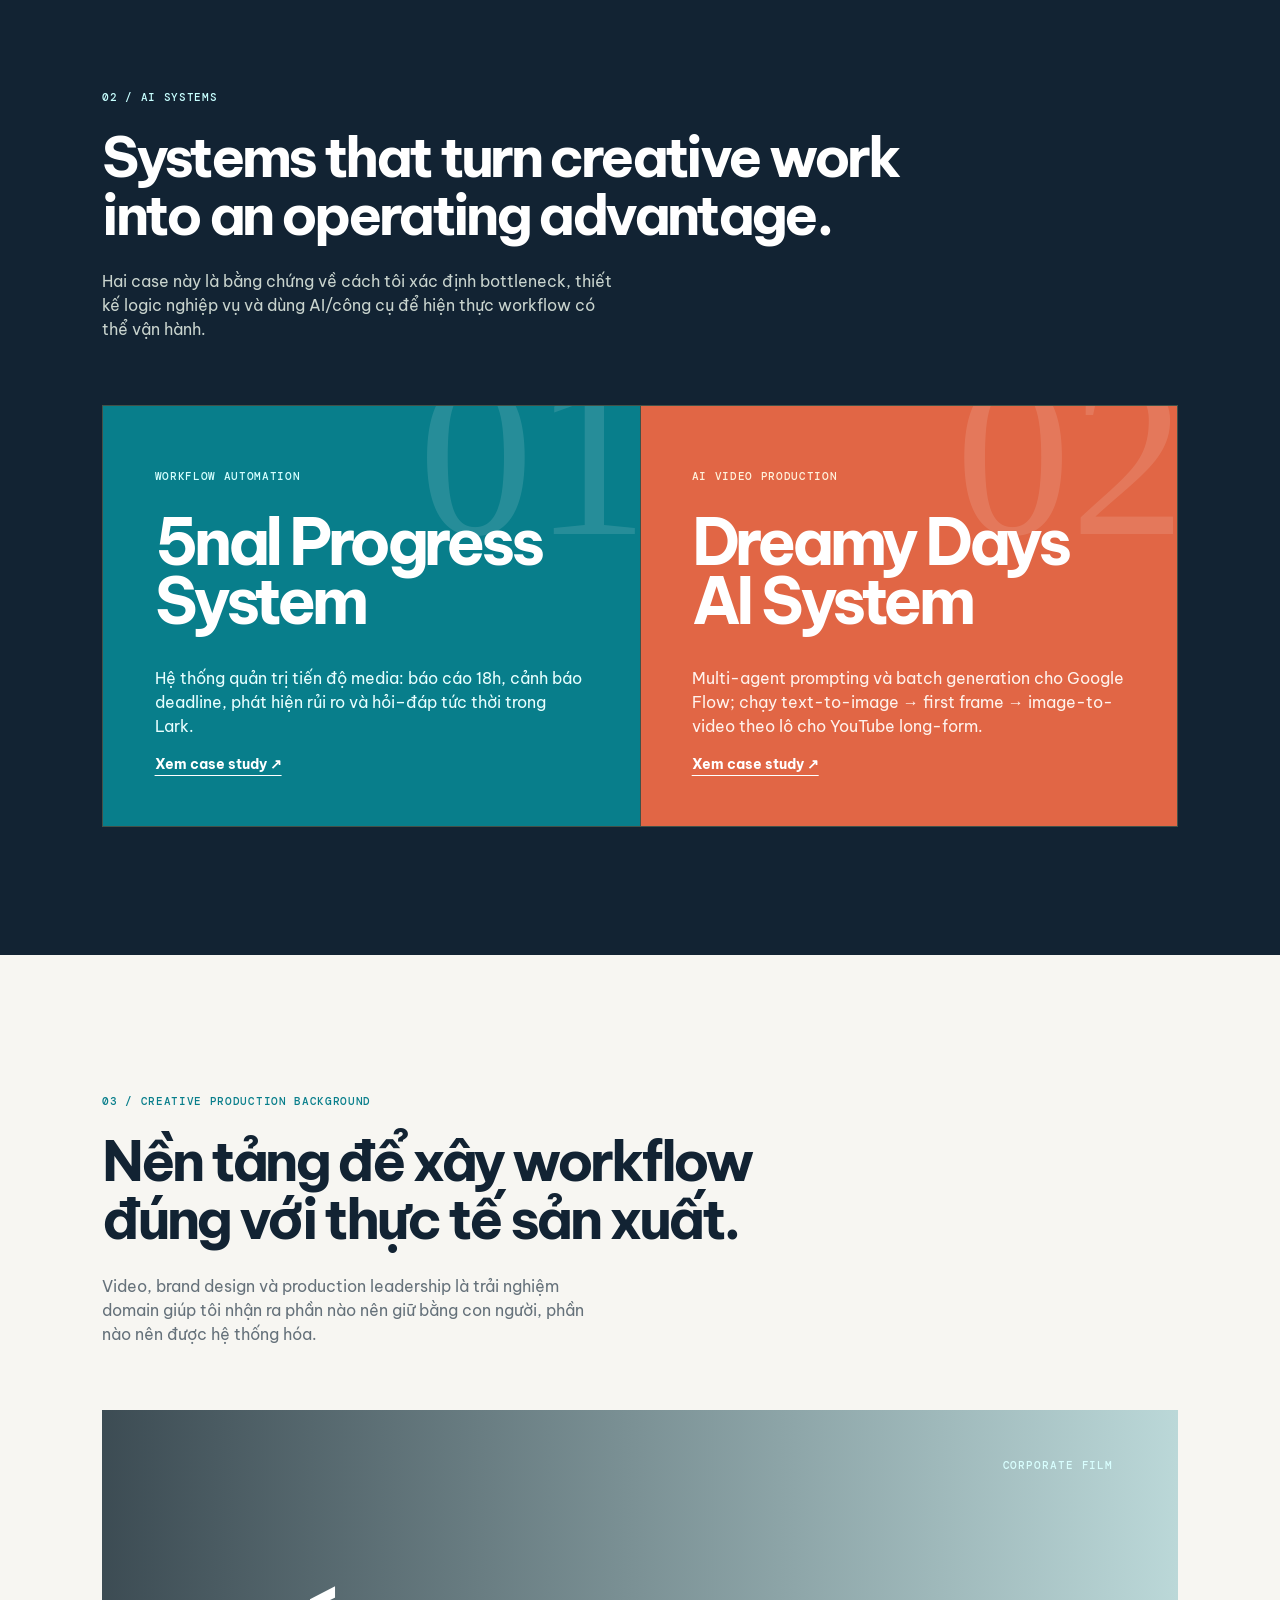
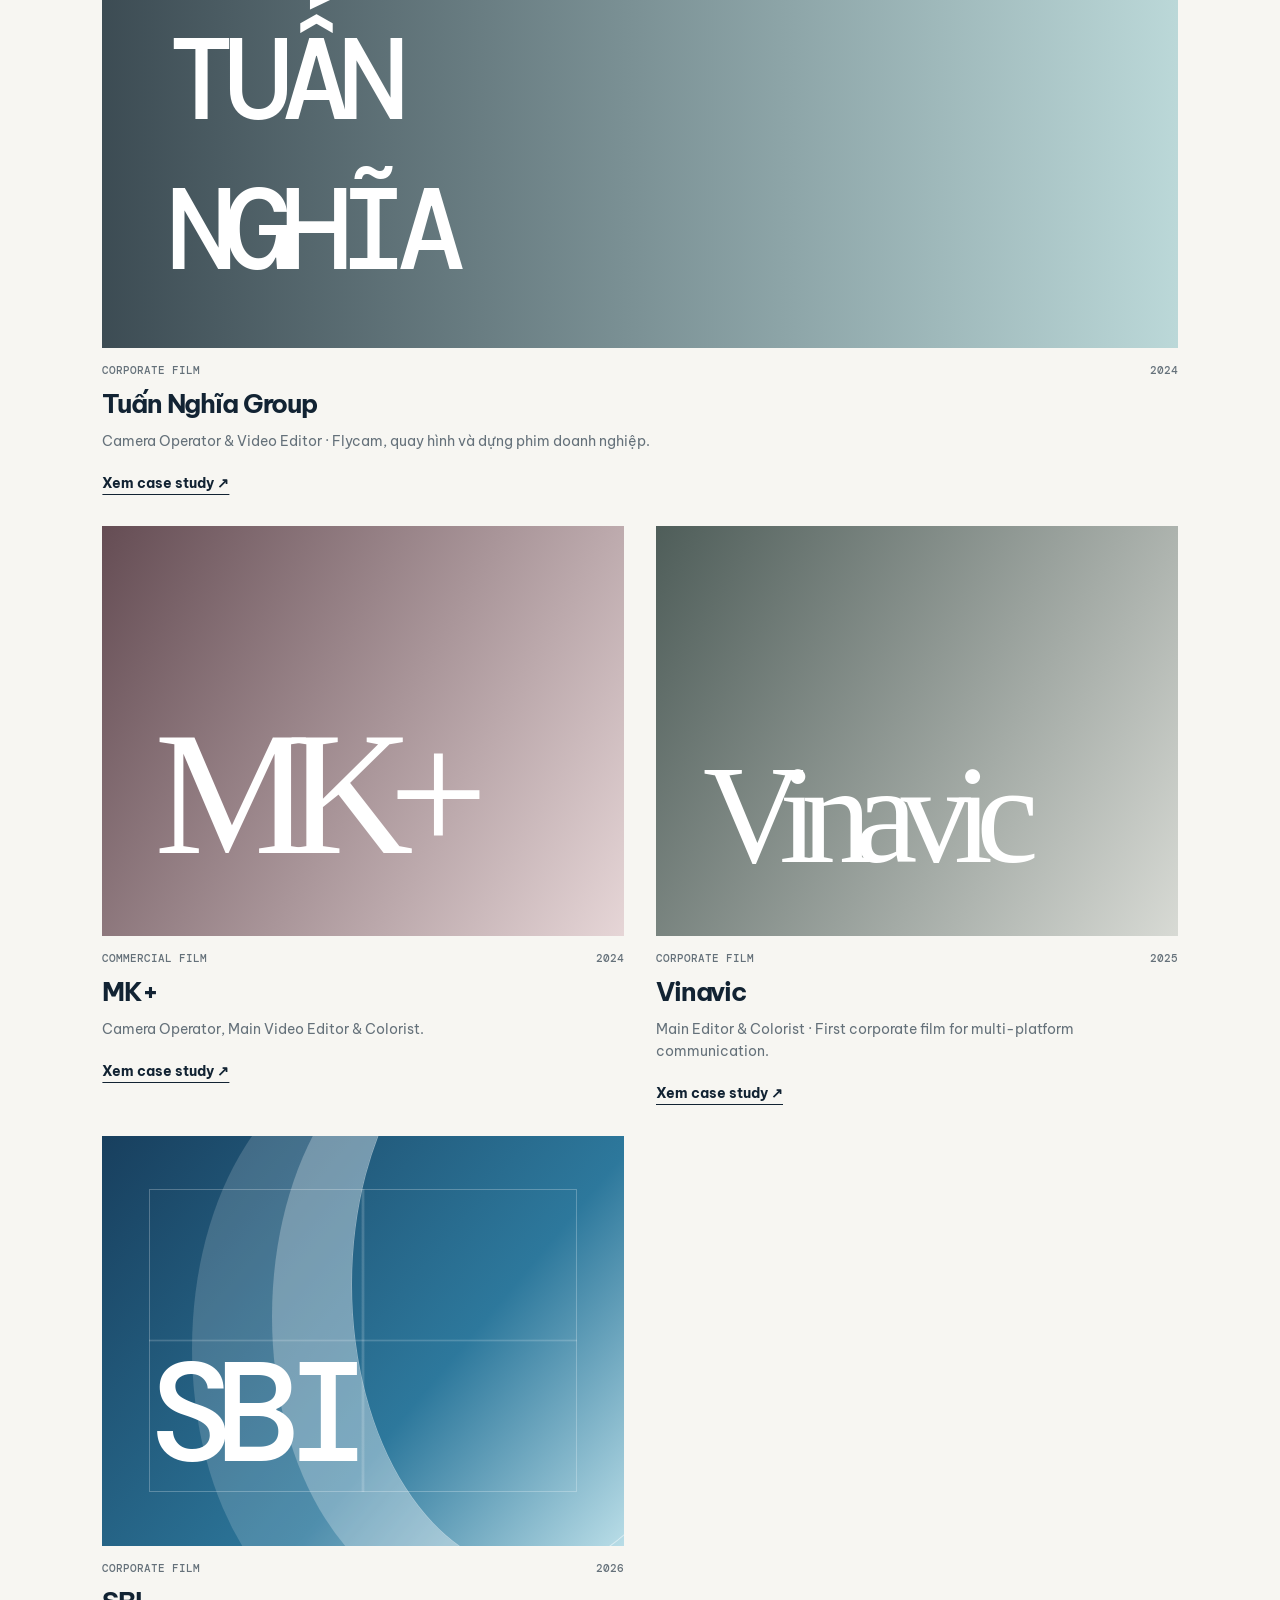
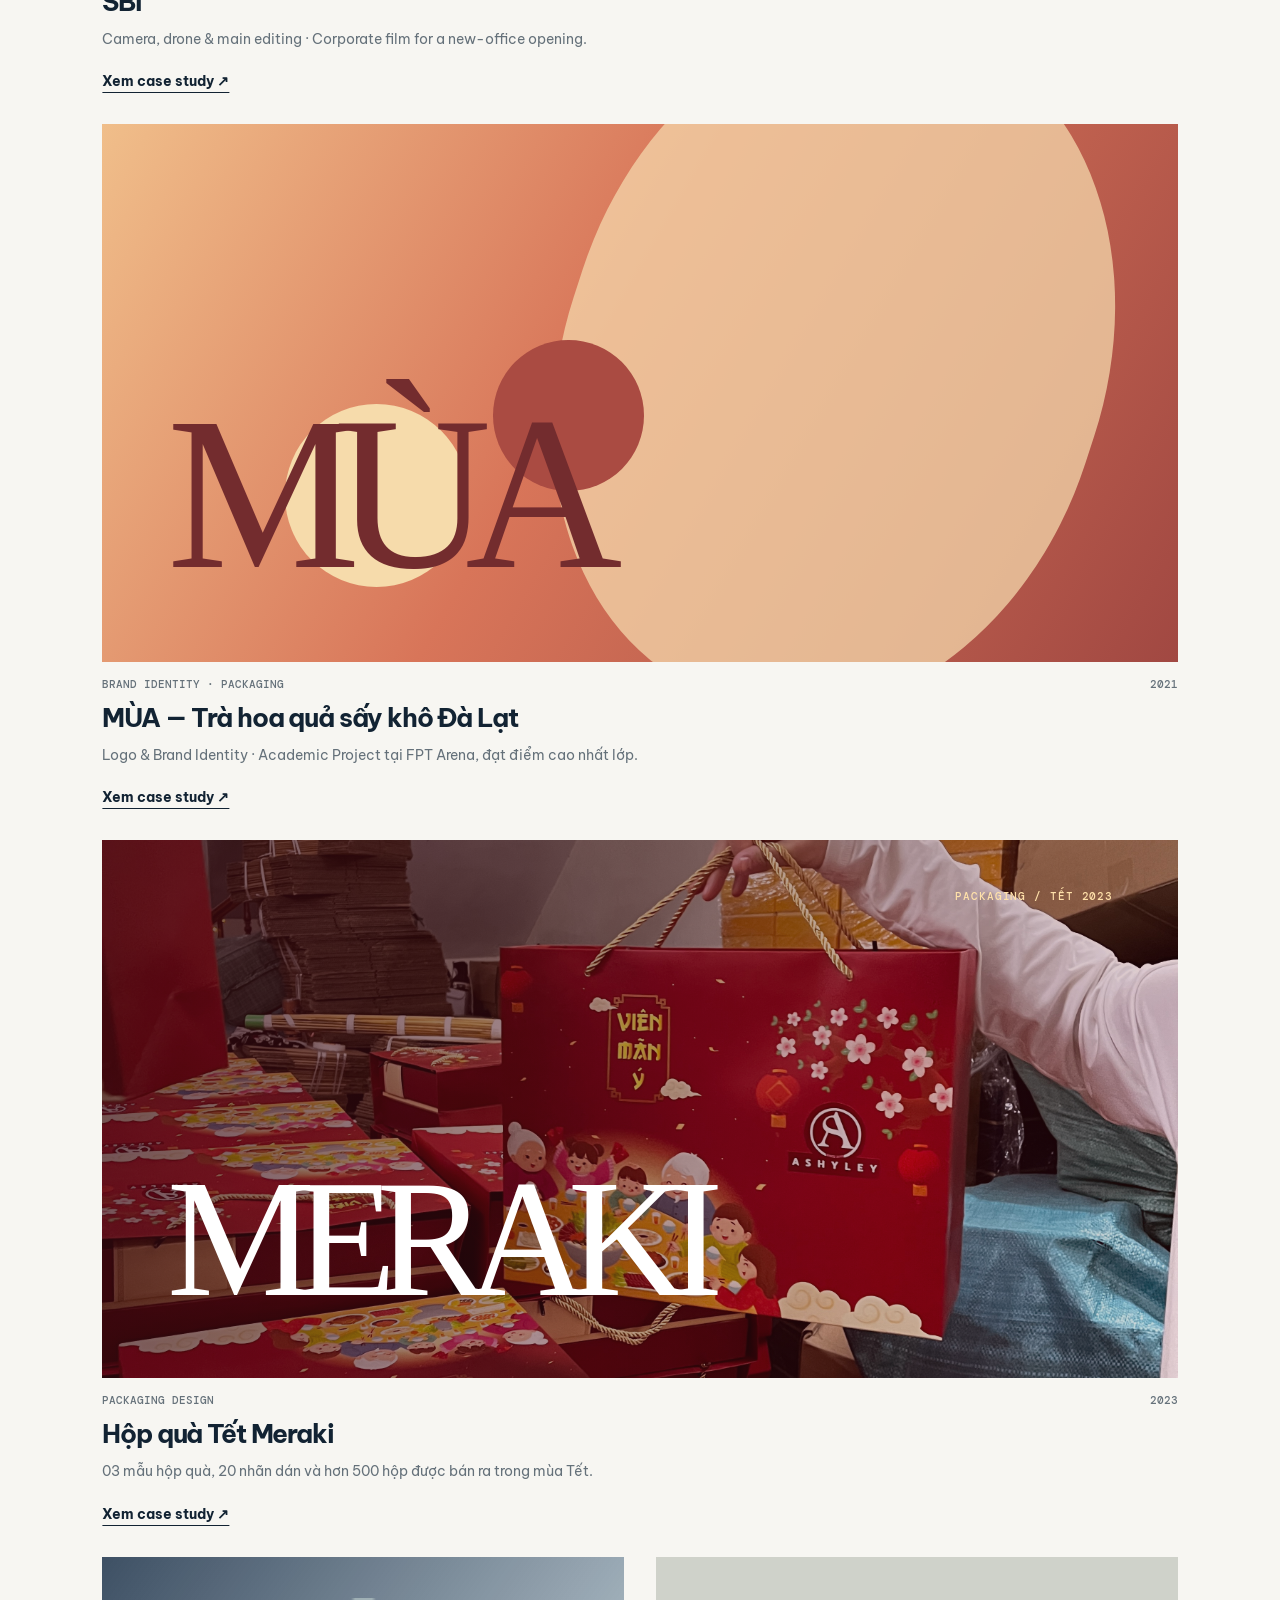
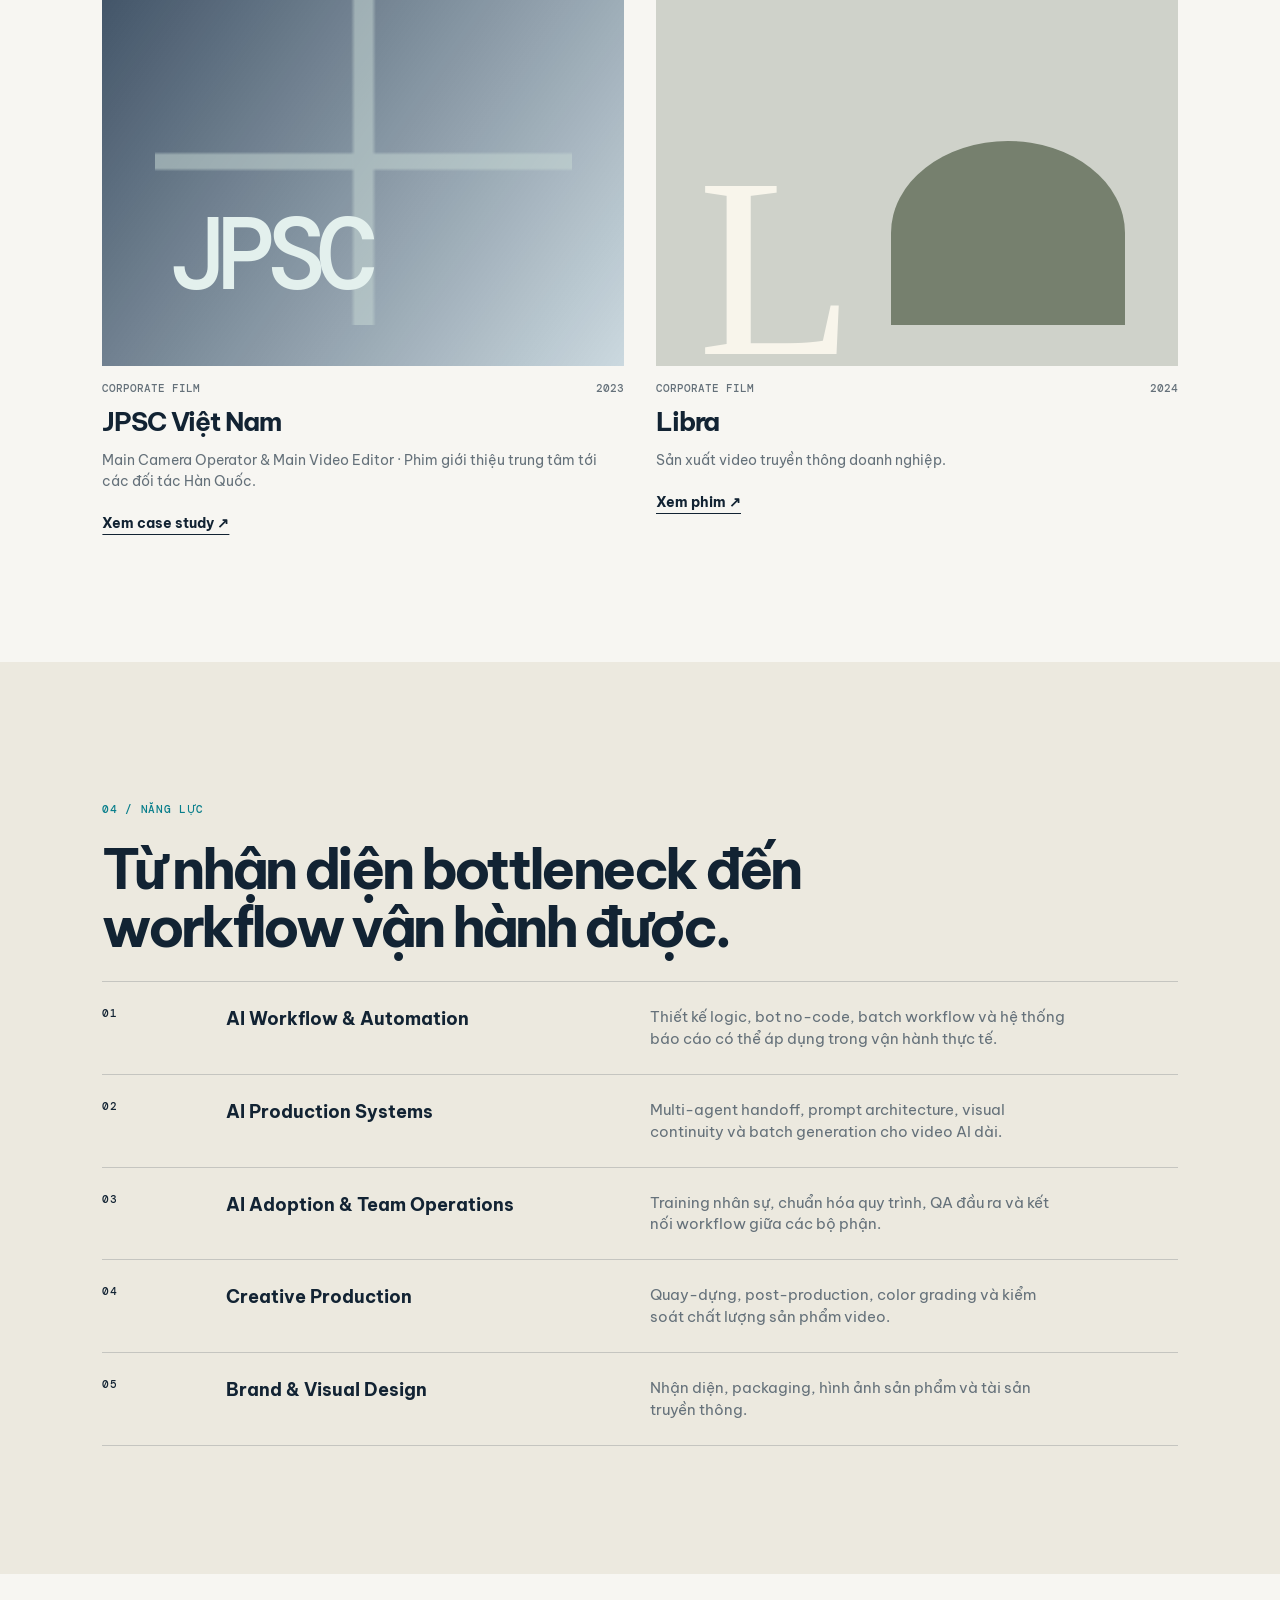
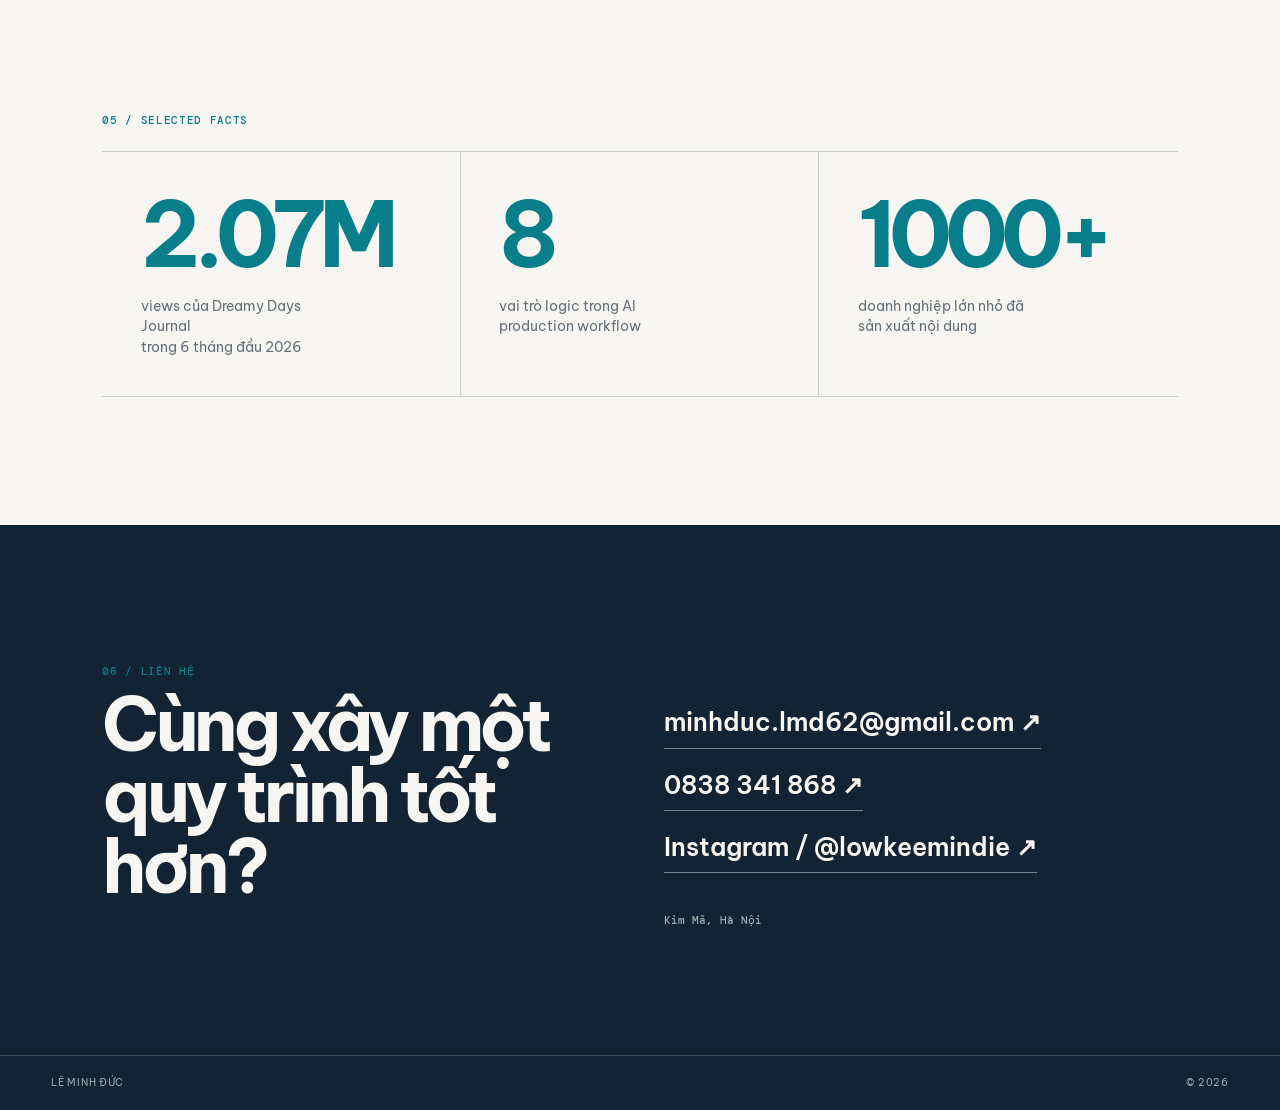
==== commit 79eebcd6: "Update index.html" ====
--- a/index.html
+++ b/index.html
@@ -8,7 +8,7 @@
 <link href="https://fonts.googleapis.com/css2?family=Be+Vietnam+Pro:wght@400;500;600;700;800&family=DM+Mono:wght@400;500&display=swap" rel="stylesheet">
 <style>
 :root{--ink:#122333;--teal:#087e8b;--paper:#f7f6f2;--cream:#ece9df;--muted:#65717a;--line:rgba(18,35,51,.18);--sans:"Be Vietnam Pro",Arial,sans-serif;--mono:"DM Mono",monospace}*{box-sizing:border-box}html{scroll-behavior:smooth}body{margin:0;background:var(--paper);color:var(--ink);font:16px/1.5 var(--sans)}a{color:inherit}.header{height:74px;padding:0 clamp(1.25rem,4vw,4.5rem);display:flex;align-items:center;justify-content:space-between;border-bottom:1px solid var(--line)}.logo{font:500 1.35rem var(--mono);letter-spacing:-.08em;text-decoration:none}.logo b{color:var(--teal)}nav{display:flex;gap:clamp(1rem,2.5vw,2.5rem)}nav a{font-size:.82rem;font-weight:600;text-decoration:none}.hero{min-height:calc(100vh - 74px);padding:clamp(2rem,6vh,5rem) clamp(1.25rem,4vw,4.5rem) 2rem;display:flex;flex-direction:column;background:radial-gradient(circle at 80% 8%,rgba(8,126,139,.16),transparent 23rem)}.eyebrow,.index,.mono{font:500 .7rem var(--mono);letter-spacing:.06em}.eyebrow:before{content:"";display:inline-block;width:7px;height:7px;margin-right:.55rem;border-radius:50%;background:var(--teal)}.hero-main{display:grid;grid-template-columns:minmax(0,1fr) minmax(220px,.4fr);gap:2rem;align-items:end;flex:1;padding:clamp(3rem,12vh,9rem) 0}.hero h1{margin:0;max-width:950px;font-size:clamp(3rem,7.7vw,7.5rem);letter-spacing:-.075em;line-height:.94}.hero em{font:400 1em Georgia,serif;color:var(--teal)}.hero-note p{margin:0 0 1.5rem;font-size:.95rem}.link{font-size:.86rem;font-weight:700;text-underline-offset:.35rem}.hero-foot{border-top:1px solid var(--line);padding-top:1rem;display:flex;justify-content:space-between;font-size:.74rem}.wrap{padding:clamp(4rem,10vw,9rem) clamp(1.25rem,8vw,10rem)}.intro{display:grid;grid-template-columns:170px minmax(0,850px);gap:3rem;background:var(--ink);color:var(--paper)}.intro .index,.section-head .index,.cap .index,.facts .index,.contact .index{color:var(--teal)}h2{font-size:clamp(2rem,4.4vw,4.5rem);letter-spacing:-.065em;line-height:1.03;margin:0 0 1.6rem}.lead{font-size:clamp(1.1rem,1.8vw,1.45rem);max-width:760px;margin:0 0 1.2rem}.soft{max-width:680px;color:#c5ced2;margin:0}.section-head{max-width:660px;margin-bottom:clamp(2rem,5vw,4.5rem)}.section-head .index{margin-bottom:1.5rem}.section-head p{color:var(--muted);max-width:510px}.grid{display:grid;grid-template-columns:repeat(2,minmax(0,1fr));gap:clamp(1rem,2.5vw,2rem)}.project{position:relative}.art{position:relative;height:clamp(245px,32vw,510px);margin-bottom:1rem;overflow:hidden}.meta{display:flex;justify-content:space-between;color:var(--muted);font:500 .66rem var(--mono);text-transform:uppercase}.project h3{font-size:clamp(1.2rem,2vw,1.65rem);letter-spacing:-.045em;margin:.5rem 0}.project p{color:var(--muted);font-size:.9rem;margin:.3rem 0 1.1rem}.tuan{grid-column:span 2}.tuan .art{height:clamp(280px,42vw,660px);background:linear-gradient(90deg,rgba(8,28,39,.78),rgba(8,126,139,.25)),url("https://img.youtube.com/vi/LgL5DqCkuTU/maxresdefault.jpg") center/cover}.tuan .art span{position:absolute;left:6%;bottom:8%;z-index:1;color:#fff;font:500 clamp(3rem,9vw,8rem) var(--mono);letter-spacing:-.1em}.tuan .art:after{content:"CORPORATE FILM";position:absolute;right:6%;top:9%;color:#d9ffff;font:500 .7rem var(--mono);letter-spacing:.08em}.mk .art{background:linear-gradient(120deg,rgba(52,20,31,.75),rgba(169,98,117,.22)),url("https://img.youtube.com/vi/N2V3vQ7l2Ac/maxresdefault.jpg") center/cover}.mk .art span{position:absolute;left:10%;bottom:10%;z-index:1;color:#fff;font:400 clamp(5rem,14vw,11rem) Georgia,serif;letter-spacing:-.14em}.vin .art{background:linear-gradient(120deg,rgba(22,42,38,.75),rgba(104,118,107,.22)),url("https://img.youtube.com/vi/f3kV1oYjfU0/maxresdefault.jpg") center/cover}.vin .art span{position:absolute;left:9%;bottom:10%;z-index:1;color:#fff;font:400 clamp(4rem,11vw,9rem) Georgia,serif;letter-spacing:-.12em}.sbi .art{background:linear-gradient(130deg,#183f5e,#2d789c 62%,#b9dde7)}.sbi .art:before{content:"";position:absolute;width:70%;height:140%;right:-18%;top:-34%;border:1px solid rgba(255,255,255,.48);border-radius:50%;box-shadow:-5rem 2rem 0 -1px rgba(255,255,255,.26),-10rem 4rem 0 -1px rgba(255,255,255,.16)}.sbi .art:after{content:"";position:absolute;inset:13% 9%;border:1px solid rgba(255,255,255,.25);background:linear-gradient(90deg,transparent 49.5%,rgba(255,255,255,.22) 50%,transparent 50.5%),linear-gradient(0deg,transparent 49.5%,rgba(255,255,255,.18) 50%,transparent 50.5%)}.sbi .art span{position:absolute;left:9%;bottom:10%;z-index:1;color:#fff;font:500 clamp(4rem,11vw,9rem) var(--mono);letter-spacing:-.12em}.meraki{grid-column:span 2}.meraki .art{height:clamp(280px,42vw,660px);background:linear-gradient(105deg,rgba(55,10,17,.74),rgba(165,19,38,.14)),url("./IMG_8138.JPG") center 52%/cover}.meraki .art span{position:absolute;left:6%;bottom:8%;z-index:1;color:#fff;font:400 clamp(4rem,13vw,11rem) Georgia,serif;letter-spacing:-.12em}.meraki .art:after{content:"PACKAGING / TẾT 2023";position:absolute;right:6%;top:9%;color:#ffe1aa;font:500 .7rem var(--mono);letter-spacing:.08em}.mua{grid-column:span 2}.mua .art{height:clamp(280px,42vw,660px);background:linear-gradient(120deg,#f0be8a,#d87559 45%,#a14842)}.mua .art:before{content:"";position:absolute;width:50%;height:130%;border-radius:48%;background:rgba(244,215,171,.75);right:7%;top:-20%;transform:rotate(18deg)}.mua .art:after{content:"";position:absolute;width:17%;aspect-ratio:1;border-radius:50%;background:#f6dbab;left:17%;bottom:14%;box-shadow:12rem -5rem 0 -1rem #aa4b42}.mua .art span{position:absolute;left:6%;bottom:8%;z-index:1;font:400 clamp(5rem,17vw,14rem) Georgia,serif;color:#732c2e;letter-spacing:-.12em}.jpsc .art{background:linear-gradient(125deg,rgba(16,39,65,.8),rgba(47,113,157,.22)),url("https://img.youtube.com/vi/xLLY5KUFZx4/maxresdefault.jpg") center/cover}.jpsc .art:before{content:"";position:absolute;width:80%;height:80%;left:10%;top:10%;opacity:.55;background:linear-gradient(90deg,transparent 47%,#c6d7d3 48% 52%,transparent 53%),linear-gradient(0deg,transparent 47%,#c6d7d3 48% 52%,transparent 53%)}.jpsc .art span{position:absolute;left:12%;bottom:11%;color:#e3f0ed;font:500 clamp(3rem,8vw,7rem) var(--mono);letter-spacing:-.1em}.libra .art{background:#cfd2ca}.libra .art:after{content:"";position:absolute;width:45%;height:45%;right:10%;bottom:10%;border-radius:50% 50% 0 0;background:#76806e}.libra .art span{position:absolute;left:8%;bottom:-12%;font:400 clamp(8rem,21vw,16rem) Georgia,serif;color:#f8f5eb}.ai{min-height:320px;padding:clamp(1.5rem,3vw,3rem);display:flex;flex-direction:column;background:var(--teal);color:#fff}.ai .index{color:#c7ffff}.ai h3{font-size:clamp(1.8rem,3.4vw,3.4rem);line-height:1.02;margin:auto 0 1rem}.ai p{color:#e5ffff}.pending{font:500 .67rem var(--mono);color:#c7ffff}.cap{background:var(--cream)}.cap>h2{max-width:760px;margin-top:1.5rem}.cap-list{border-top:1px solid var(--line)}.cap-list article{display:grid;grid-template-columns:10% 38% 1fr;gap:1rem;border-bottom:1px solid var(--line);padding:1.5rem 0}.cap-list h3{font-size:1.1rem;margin:0}.cap-list p{margin:0;color:var(--muted);font-size:.91rem;max-width:420px}.facts-grid{display:grid;grid-template-columns:repeat(3,1fr);margin-top:1.5rem;border:1px solid var(--line);border-width:1px 0}.facts-grid div{padding:clamp(1.5rem,3vw,3rem);border-right:1px solid var(--line)}.facts-grid div:last-child{border:0}.facts strong{display:block;font-size:clamp(3.2rem,7vw,6.5rem);line-height:1;color:var(--teal);letter-spacing:-.08em}.facts span{display:block;max-width:190px;margin-top:1rem;font-size:.86rem;color:var(--muted)}.contact{display:grid;grid-template-columns:1fr 1fr;gap:3rem;background:var(--ink);color:var(--paper)}.contact h2{font-size:clamp(2.5rem,5.7vw,5.5rem);line-height:.97}.contact-links{align-self:end;display:flex;align-items:flex-start;flex-direction:column;gap:1.1rem}.contact-links a{font-size:clamp(1.05rem,2vw,1.55rem);font-weight:600;text-decoration:none;border-bottom:1px solid rgba(247,246,242,.45);padding-bottom:.4rem}.contact-links p{color:#9dacb0;font:500 .68rem var(--mono);margin:1.4rem 0 0}footer{padding:1.2rem clamp(1.25rem,4vw,4.5rem);display:flex;justify-content:space-between;border-top:1px solid #3a4b55;background:var(--ink);color:#9dacb0;font-size:.65rem;letter-spacing:.07em}@media(max-width:700px){.header{height:auto;padding-block:1.2rem;align-items:flex-start}nav{gap:1rem;flex-wrap:wrap;justify-content:flex-end}.hero{min-height:calc(100svh - 74px)}.hero-main,.intro,.contact{grid-template-columns:1fr}.intro,.contact{gap:1.5rem}.mua{grid-column:auto}.mua .art{height:390px}.grid{grid-template-columns:1fr}.cap-list article{grid-template-columns:12% 1fr}.cap-list p{grid-column:2}.facts-grid{grid-template-columns:1fr}.facts-grid div{border-right:0;border-bottom:1px solid var(--line)}.facts-grid div:last-child{border:0}}
-.ai-systems{background:var(--ink);color:#fff}.ai-systems .section-head{max-width:820px}.ai-systems .section-head .index{color:#c7ffff}.ai-systems .section-head p:last-child{color:#c9d4ce}.ai-feature-grid{display:grid;grid-template-columns:repeat(2,minmax(0,1fr));gap:1px;margin-top:clamp(2rem,5vw,4rem);background:#425148;border:1px solid #425148}.ai-feature{position:relative;min-height:420px;padding:clamp(1.8rem,4vw,4rem);display:flex;flex-direction:column;background:var(--teal);color:#fff;overflow:hidden}.ai-feature.dreamy{background:var(--rust)}.ai-feature .index{color:#d5ffff}.ai-feature.dreamy .index{color:#fff2dc}.ai-feature h3{font-size:clamp(2.6rem,5vw,5.1rem);letter-spacing:-.07em;line-height:.92;margin:auto 0 1.25rem;position:relative;z-index:1}.ai-feature p{max-width:500px;color:#e8ffff;position:relative;z-index:1}.ai-feature.dreamy p{color:#fff3ed}.ai-feature .link{position:relative;z-index:1}.feature-no{position:absolute;right:-.04em;top:-.28em;font:400 clamp(8rem,18vw,17rem) Georgia,serif;line-height:1;color:rgba(255,255,255,.12)}.creative-work .section-head{max-width:800px}.creative-work .section-head h2{max-width:690px}@media(max-width:700px){.ai-feature-grid{grid-template-columns:1fr}.ai-feature{min-height:350px}}</style></head>
+.ai-systems{background:var(--ink);color:#fff}.ai-systems .section-head{max-width:820px}.ai-systems .section-head .index{color:#c7ffff}.ai-systems .section-head p:last-child{color:#c9d4ce}.ai-feature-grid{display:grid;grid-template-columns:repeat(2,minmax(0,1fr));gap:1px;margin-top:clamp(2rem,5vw,4rem);background:#425148;border:1px solid #425148}.ai-feature{position:relative;min-height:420px;padding:clamp(1.8rem,4vw,4rem);display:flex;flex-direction:column;background:var(--teal);color:#fff;overflow:hidden}.ai-feature.dreamy{background:#e16645}.ai-feature .index{color:#d5ffff}.ai-feature.dreamy .index{color:#fff2dc}.ai-feature h3{font-size:clamp(2.6rem,5vw,5.1rem);letter-spacing:-.07em;line-height:.92;margin:auto 0 1.25rem;position:relative;z-index:1}.ai-feature p{max-width:500px;color:#e8ffff;position:relative;z-index:1}.ai-feature.dreamy p{color:#fff3ed}.ai-feature .link{position:relative;z-index:1}.feature-no{position:absolute;right:-.04em;top:-.28em;font:400 clamp(8rem,18vw,17rem) Georgia,serif;line-height:1;color:rgba(255,255,255,.12)}.creative-work .section-head{max-width:800px}.creative-work .section-head h2{max-width:690px}@media(max-width:700px){.ai-feature-grid{grid-template-columns:1fr}.ai-feature{min-height:350px}}</style></head>
 <body>
 <header class="header"><a class="logo" href="#top">LMD<b>°</b></a><nav><a href="#about">Giới thiệu</a><a href="#work">AI Systems</a><a href="#creative-work">Production</a><a href="#skills">Năng lực</a><a href="#contact">Liên hệ ↗</a></nav></header>
 <main>
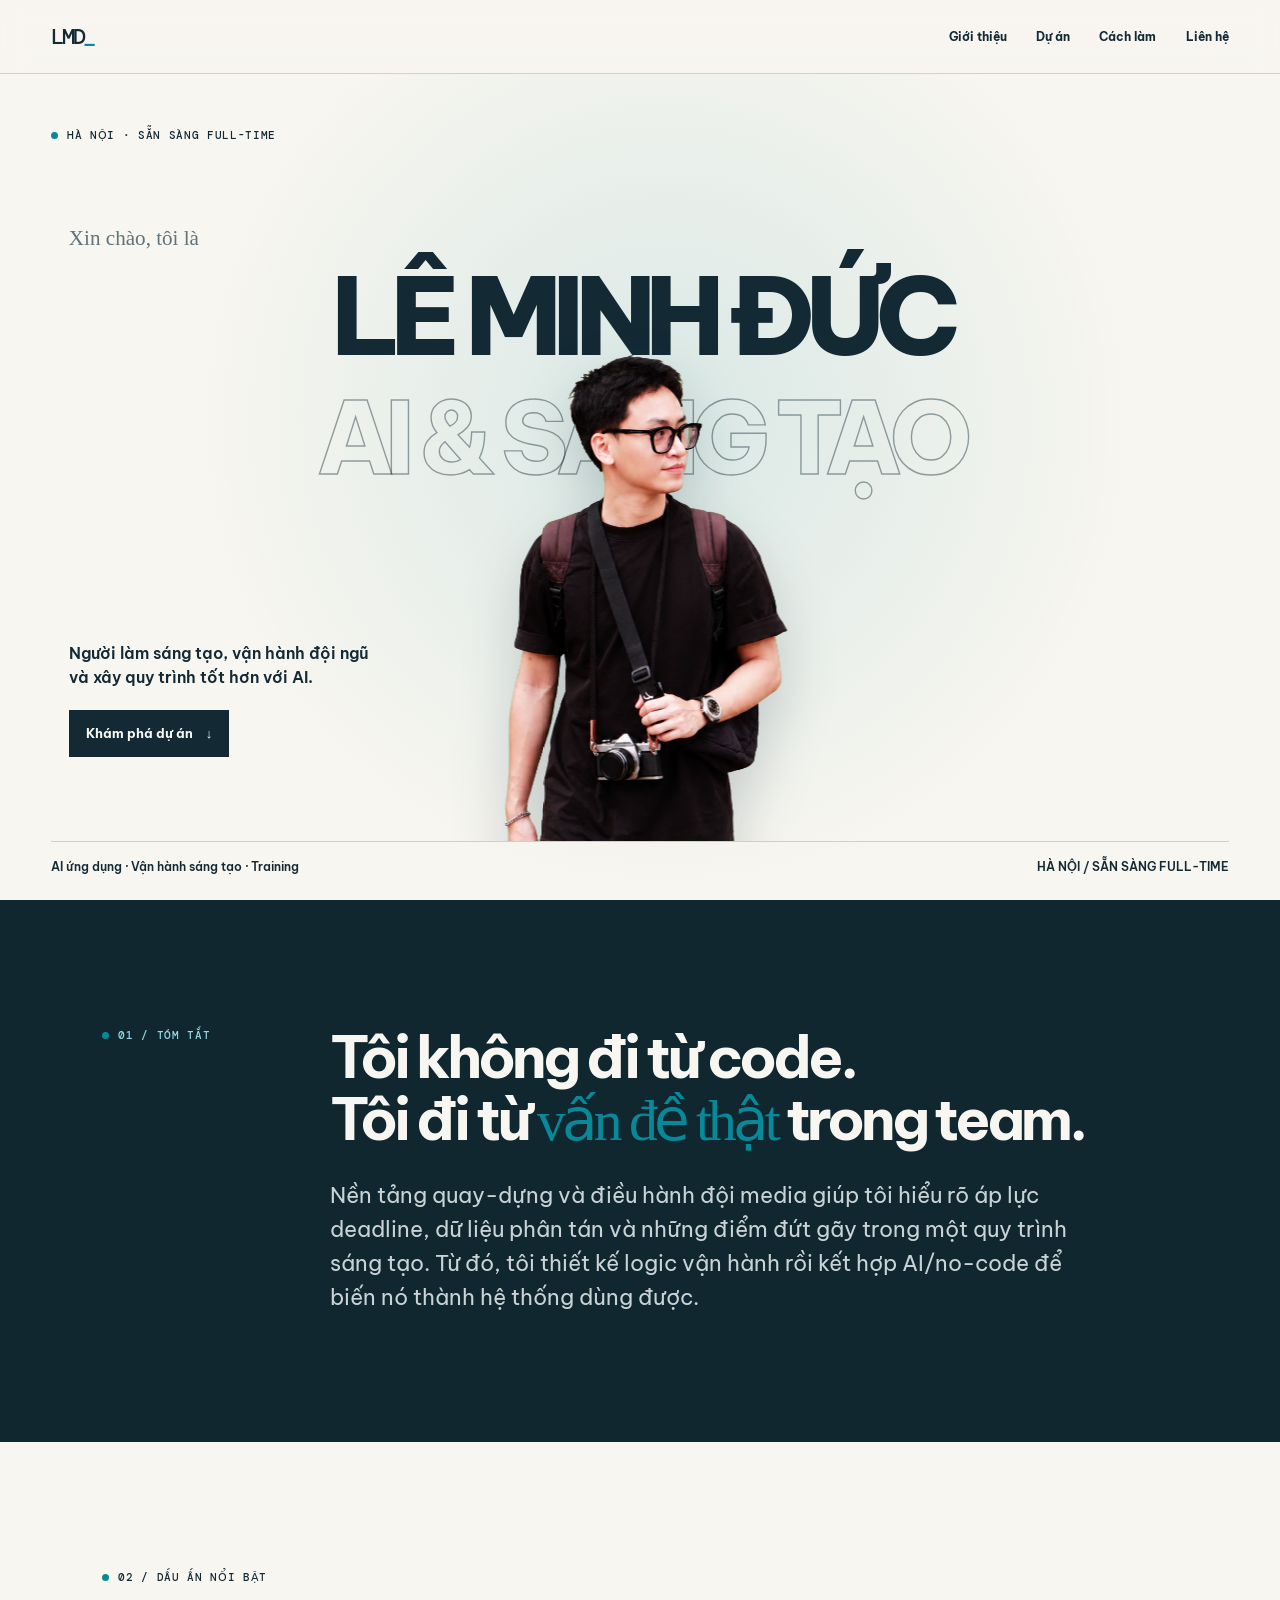
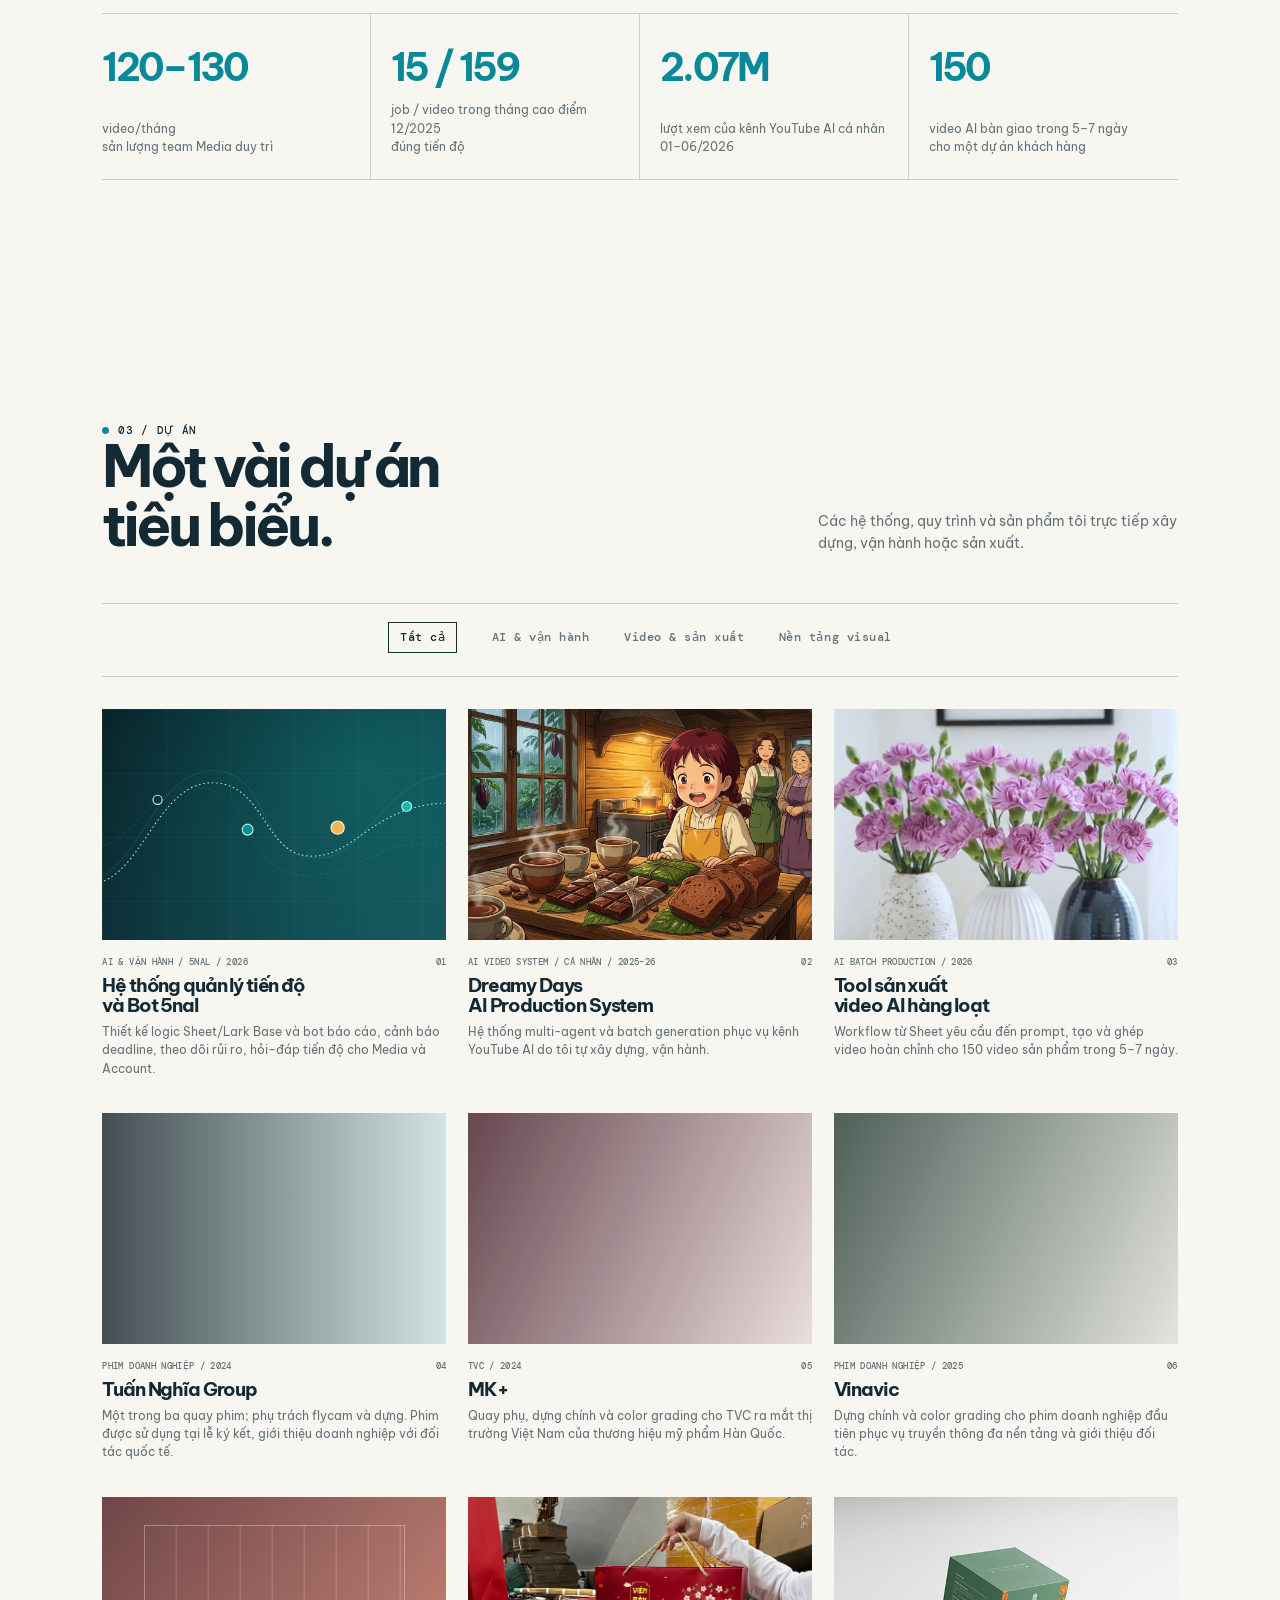
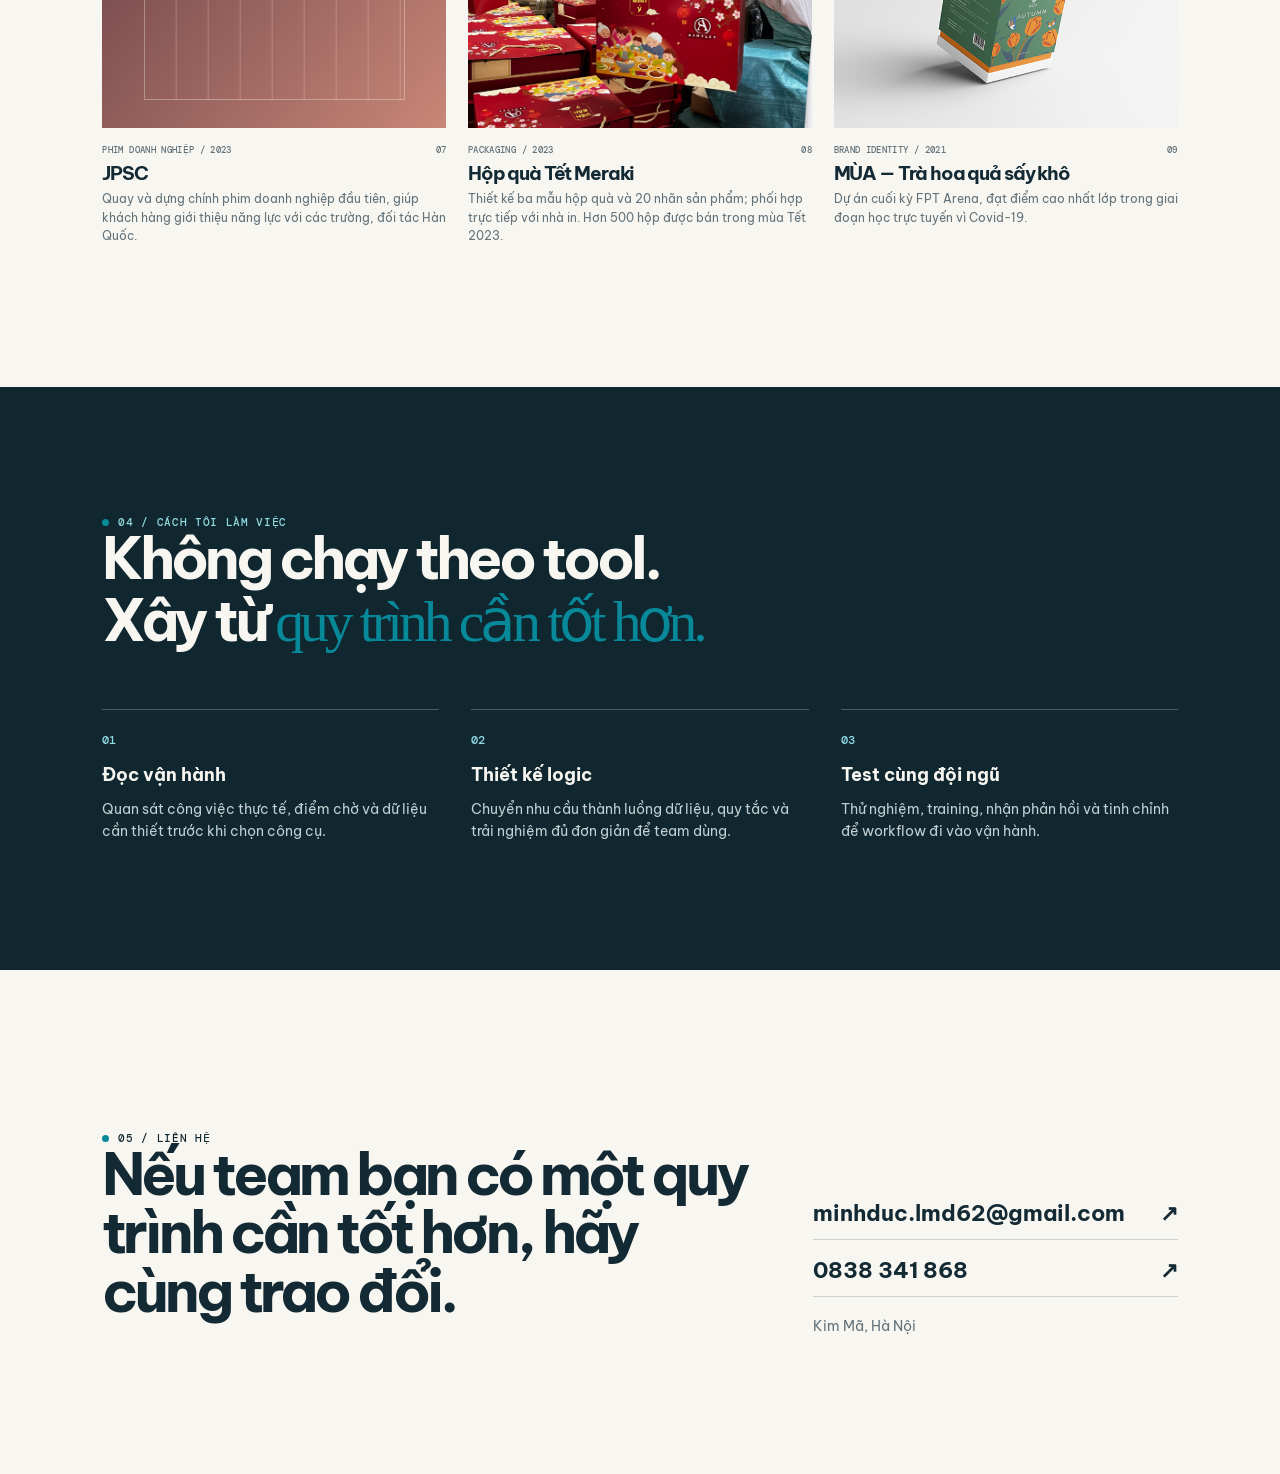
==== commit 316db679: "Publish redesigned portfolio homepage" ====
--- a/index.html
+++ b/index.html
@@ -1,19 +1,187 @@
 <!doctype html>
 <html lang="vi">
 <head>
-<meta charset="utf-8"><meta name="viewport" content="width=device-width,initial-scale=1">
-<meta name="description" content="Portfolio của Lê Minh Đức — Media Lead, Video Production Lead và Creative Producer tại Hà Nội.">
-<title>Lê Minh Đức — Media Lead & Creative Producer</title>
-<link rel="preconnect" href="https://fonts.googleapis.com"><link rel="preconnect" href="https://fonts.gstatic.com" crossorigin>
-<link href="https://fonts.googleapis.com/css2?family=Be+Vietnam+Pro:wght@400;500;600;700;800&family=DM+Mono:wght@400;500&display=swap" rel="stylesheet">
-<style>
-:root{--ink:#122333;--teal:#087e8b;--paper:#f7f6f2;--cream:#ece9df;--muted:#65717a;--line:rgba(18,35,51,.18);--sans:"Be Vietnam Pro",Arial,sans-serif;--mono:"DM Mono",monospace}*{box-sizing:border-box}html{scroll-behavior:smooth}body{margin:0;background:var(--paper);color:var(--ink);font:16px/1.5 var(--sans)}a{color:inherit}.header{height:74px;padding:0 clamp(1.25rem,4vw,4.5rem);display:flex;align-items:center;justify-content:space-between;border-bottom:1px solid var(--line)}.logo{font:500 1.35rem var(--mono);letter-spacing:-.08em;text-decoration:none}.logo b{color:var(--teal)}nav{display:flex;gap:clamp(1rem,2.5vw,2.5rem)}nav a{font-size:.82rem;font-weight:600;text-decoration:none}.hero{min-height:calc(100vh - 74px);padding:clamp(2rem,6vh,5rem) clamp(1.25rem,4vw,4.5rem) 2rem;display:flex;flex-direction:column;background:radial-gradient(circle at 80% 8%,rgba(8,126,139,.16),transparent 23rem)}.eyebrow,.index,.mono{font:500 .7rem var(--mono);letter-spacing:.06em}.eyebrow:before{content:"";display:inline-block;width:7px;height:7px;margin-right:.55rem;border-radius:50%;background:var(--teal)}.hero-main{display:grid;grid-template-columns:minmax(0,1fr) minmax(220px,.4fr);gap:2rem;align-items:end;flex:1;padding:clamp(3rem,12vh,9rem) 0}.hero h1{margin:0;max-width:950px;font-size:clamp(3rem,7.7vw,7.5rem);letter-spacing:-.075em;line-height:.94}.hero em{font:400 1em Georgia,serif;color:var(--teal)}.hero-note p{margin:0 0 1.5rem;font-size:.95rem}.link{font-size:.86rem;font-weight:700;text-underline-offset:.35rem}.hero-foot{border-top:1px solid var(--line);padding-top:1rem;display:flex;justify-content:space-between;font-size:.74rem}.wrap{padding:clamp(4rem,10vw,9rem) clamp(1.25rem,8vw,10rem)}.intro{display:grid;grid-template-columns:170px minmax(0,850px);gap:3rem;background:var(--ink);color:var(--paper)}.intro .index,.section-head .index,.cap .index,.facts .index,.contact .index{color:var(--teal)}h2{font-size:clamp(2rem,4.4vw,4.5rem);letter-spacing:-.065em;line-height:1.03;margin:0 0 1.6rem}.lead{font-size:clamp(1.1rem,1.8vw,1.45rem);max-width:760px;margin:0 0 1.2rem}.soft{max-width:680px;color:#c5ced2;margin:0}.section-head{max-width:660px;margin-bottom:clamp(2rem,5vw,4.5rem)}.section-head .index{margin-bottom:1.5rem}.section-head p{color:var(--muted);max-width:510px}.grid{display:grid;grid-template-columns:repeat(2,minmax(0,1fr));gap:clamp(1rem,2.5vw,2rem)}.project{position:relative}.art{position:relative;height:clamp(245px,32vw,510px);margin-bottom:1rem;overflow:hidden}.meta{display:flex;justify-content:space-between;color:var(--muted);font:500 .66rem var(--mono);text-transform:uppercase}.project h3{font-size:clamp(1.2rem,2vw,1.65rem);letter-spacing:-.045em;margin:.5rem 0}.project p{color:var(--muted);font-size:.9rem;margin:.3rem 0 1.1rem}.tuan{grid-column:span 2}.tuan .art{height:clamp(280px,42vw,660px);background:linear-gradient(90deg,rgba(8,28,39,.78),rgba(8,126,139,.25)),url("https://img.youtube.com/vi/LgL5DqCkuTU/maxresdefault.jpg") center/cover}.tuan .art span{position:absolute;left:6%;bottom:8%;z-index:1;color:#fff;font:500 clamp(3rem,9vw,8rem) var(--mono);letter-spacing:-.1em}.tuan .art:after{content:"CORPORATE FILM";position:absolute;right:6%;top:9%;color:#d9ffff;font:500 .7rem var(--mono);letter-spacing:.08em}.mk .art{background:linear-gradient(120deg,rgba(52,20,31,.75),rgba(169,98,117,.22)),url("https://img.youtube.com/vi/N2V3vQ7l2Ac/maxresdefault.jpg") center/cover}.mk .art span{position:absolute;left:10%;bottom:10%;z-index:1;color:#fff;font:400 clamp(5rem,14vw,11rem) Georgia,serif;letter-spacing:-.14em}.vin .art{background:linear-gradient(120deg,rgba(22,42,38,.75),rgba(104,118,107,.22)),url("https://img.youtube.com/vi/f3kV1oYjfU0/maxresdefault.jpg") center/cover}.vin .art span{position:absolute;left:9%;bottom:10%;z-index:1;color:#fff;font:400 clamp(4rem,11vw,9rem) Georgia,serif;letter-spacing:-.12em}.sbi .art{background:linear-gradient(130deg,#183f5e,#2d789c 62%,#b9dde7)}.sbi .art:before{content:"";position:absolute;width:70%;height:140%;right:-18%;top:-34%;border:1px solid rgba(255,255,255,.48);border-radius:50%;box-shadow:-5rem 2rem 0 -1px rgba(255,255,255,.26),-10rem 4rem 0 -1px rgba(255,255,255,.16)}.sbi .art:after{content:"";position:absolute;inset:13% 9%;border:1px solid rgba(255,255,255,.25);background:linear-gradient(90deg,transparent 49.5%,rgba(255,255,255,.22) 50%,transparent 50.5%),linear-gradient(0deg,transparent 49.5%,rgba(255,255,255,.18) 50%,transparent 50.5%)}.sbi .art span{position:absolute;left:9%;bottom:10%;z-index:1;color:#fff;font:500 clamp(4rem,11vw,9rem) var(--mono);letter-spacing:-.12em}.meraki{grid-column:span 2}.meraki .art{height:clamp(280px,42vw,660px);background:linear-gradient(105deg,rgba(55,10,17,.74),rgba(165,19,38,.14)),url("./IMG_8138.JPG") center 52%/cover}.meraki .art span{position:absolute;left:6%;bottom:8%;z-index:1;color:#fff;font:400 clamp(4rem,13vw,11rem) Georgia,serif;letter-spacing:-.12em}.meraki .art:after{content:"PACKAGING / TẾT 2023";position:absolute;right:6%;top:9%;color:#ffe1aa;font:500 .7rem var(--mono);letter-spacing:.08em}.mua{grid-column:span 2}.mua .art{height:clamp(280px,42vw,660px);background:linear-gradient(120deg,#f0be8a,#d87559 45%,#a14842)}.mua .art:before{content:"";position:absolute;width:50%;height:130%;border-radius:48%;background:rgba(244,215,171,.75);right:7%;top:-20%;transform:rotate(18deg)}.mua .art:after{content:"";position:absolute;width:17%;aspect-ratio:1;border-radius:50%;background:#f6dbab;left:17%;bottom:14%;box-shadow:12rem -5rem 0 -1rem #aa4b42}.mua .art span{position:absolute;left:6%;bottom:8%;z-index:1;font:400 clamp(5rem,17vw,14rem) Georgia,serif;color:#732c2e;letter-spacing:-.12em}.jpsc .art{background:linear-gradient(125deg,rgba(16,39,65,.8),rgba(47,113,157,.22)),url("https://img.youtube.com/vi/xLLY5KUFZx4/maxresdefault.jpg") center/cover}.jpsc .art:before{content:"";position:absolute;width:80%;height:80%;left:10%;top:10%;opacity:.55;background:linear-gradient(90deg,transparent 47%,#c6d7d3 48% 52%,transparent 53%),linear-gradient(0deg,transparent 47%,#c6d7d3 48% 52%,transparent 53%)}.jpsc .art span{position:absolute;left:12%;bottom:11%;color:#e3f0ed;font:500 clamp(3rem,8vw,7rem) var(--mono);letter-spacing:-.1em}.libra .art{background:#cfd2ca}.libra .art:after{content:"";position:absolute;width:45%;height:45%;right:10%;bottom:10%;border-radius:50% 50% 0 0;background:#76806e}.libra .art span{position:absolute;left:8%;bottom:-12%;font:400 clamp(8rem,21vw,16rem) Georgia,serif;color:#f8f5eb}.ai{min-height:320px;padding:clamp(1.5rem,3vw,3rem);display:flex;flex-direction:column;background:var(--teal);color:#fff}.ai .index{color:#c7ffff}.ai h3{font-size:clamp(1.8rem,3.4vw,3.4rem);line-height:1.02;margin:auto 0 1rem}.ai p{color:#e5ffff}.pending{font:500 .67rem var(--mono);color:#c7ffff}.cap{background:var(--cream)}.cap>h2{max-width:760px;margin-top:1.5rem}.cap-list{border-top:1px solid var(--line)}.cap-list article{display:grid;grid-template-columns:10% 38% 1fr;gap:1rem;border-bottom:1px solid var(--line);padding:1.5rem 0}.cap-list h3{font-size:1.1rem;margin:0}.cap-list p{margin:0;color:var(--muted);font-size:.91rem;max-width:420px}.facts-grid{display:grid;grid-template-columns:repeat(3,1fr);margin-top:1.5rem;border:1px solid var(--line);border-width:1px 0}.facts-grid div{padding:clamp(1.5rem,3vw,3rem);border-right:1px solid var(--line)}.facts-grid div:last-child{border:0}.facts strong{display:block;font-size:clamp(3.2rem,7vw,6.5rem);line-height:1;color:var(--teal);letter-spacing:-.08em}.facts span{display:block;max-width:190px;margin-top:1rem;font-size:.86rem;color:var(--muted)}.contact{display:grid;grid-template-columns:1fr 1fr;gap:3rem;background:var(--ink);color:var(--paper)}.contact h2{font-size:clamp(2.5rem,5.7vw,5.5rem);line-height:.97}.contact-links{align-self:end;display:flex;align-items:flex-start;flex-direction:column;gap:1.1rem}.contact-links a{font-size:clamp(1.05rem,2vw,1.55rem);font-weight:600;text-decoration:none;border-bottom:1px solid rgba(247,246,242,.45);padding-bottom:.4rem}.contact-links p{color:#9dacb0;font:500 .68rem var(--mono);margin:1.4rem 0 0}footer{padding:1.2rem clamp(1.25rem,4vw,4.5rem);display:flex;justify-content:space-between;border-top:1px solid #3a4b55;background:var(--ink);color:#9dacb0;font-size:.65rem;letter-spacing:.07em}@media(max-width:700px){.header{height:auto;padding-block:1.2rem;align-items:flex-start}nav{gap:1rem;flex-wrap:wrap;justify-content:flex-end}.hero{min-height:calc(100svh - 74px)}.hero-main,.intro,.contact{grid-template-columns:1fr}.intro,.contact{gap:1.5rem}.mua{grid-column:auto}.mua .art{height:390px}.grid{grid-template-columns:1fr}.cap-list article{grid-template-columns:12% 1fr}.cap-list p{grid-column:2}.facts-grid{grid-template-columns:1fr}.facts-grid div{border-right:0;border-bottom:1px solid var(--line)}.facts-grid div:last-child{border:0}}
-.ai-systems{background:var(--ink);color:#fff}.ai-systems .section-head{max-width:820px}.ai-systems .section-head .index{color:#c7ffff}.ai-systems .section-head p:last-child{color:#c9d4ce}.ai-feature-grid{display:grid;grid-template-columns:repeat(2,minmax(0,1fr));gap:1px;margin-top:clamp(2rem,5vw,4rem);background:#425148;border:1px solid #425148}.ai-feature{position:relative;min-height:420px;padding:clamp(1.8rem,4vw,4rem);display:flex;flex-direction:column;background:var(--teal);color:#fff;overflow:hidden}.ai-feature.dreamy{background:#e16645}.ai-feature .index{color:#d5ffff}.ai-feature.dreamy .index{color:#fff2dc}.ai-feature h3{font-size:clamp(2.6rem,5vw,5.1rem);letter-spacing:-.07em;line-height:.92;margin:auto 0 1.25rem;position:relative;z-index:1}.ai-feature p{max-width:500px;color:#e8ffff;position:relative;z-index:1}.ai-feature.dreamy p{color:#fff3ed}.ai-feature .link{position:relative;z-index:1}.feature-no{position:absolute;right:-.04em;top:-.28em;font:400 clamp(8rem,18vw,17rem) Georgia,serif;line-height:1;color:rgba(255,255,255,.12)}.creative-work .section-head{max-width:800px}.creative-work .section-head h2{max-width:690px}@media(max-width:700px){.ai-feature-grid{grid-template-columns:1fr}.ai-feature{min-height:350px}}</style></head>
+  <meta charset="utf-8">
+  <meta name="viewport" content="width=device-width, initial-scale=1">
+  <meta name="description" content="Lê Minh Đức — thiết kế workflow AI và vận hành sản xuất sáng tạo.">
+  <meta property="og:title" content="Lê Minh Đức — AI ứng dụng & vận hành sáng tạo">
+  <meta property="og:description" content="Tôi giúp team sáng tạo vận hành tốt hơn với AI.">
+  <meta property="og:image" content="https://lowkeemindie-del.github.io/og.png">
+  <title>Lê Minh Đức — AI ứng dụng & vận hành sáng tạo</title>
+  <link rel="preconnect" href="https://fonts.googleapis.com">
+  <link rel="preconnect" href="https://fonts.gstatic.com" crossorigin>
+  <link href="https://fonts.googleapis.com/css2?family=Be+Vietnam+Pro:wght@400;500;600;700;800&family=DM+Mono:wght@400;500&display=swap" rel="stylesheet">
+  <link rel="stylesheet" href="styles.css">
+  <link rel="stylesheet" href="overrides.css">
+  <style>
+    /* Project actions stay with the visual, never detached below the card. */
+    .card-image{isolation:isolate}
+    .card-image::after{content:"";position:absolute;inset:0;background:rgba(4,22,29,.5);opacity:0;transition:opacity .24s ease;z-index:2;pointer-events:none}
+    .card-overlay-action{position:absolute;z-index:3;top:50%;left:50%;display:inline-flex;align-items:center;gap:.65rem;padding:.78rem 1.05rem;border:1px solid rgba(255,255,255,.92);background:rgba(9,29,38,.82);color:#fff;font:600 .82rem/1 "Be Vietnam Pro",sans-serif;text-decoration:none;white-space:nowrap;transform:translate(-50%,-42%);opacity:0;pointer-events:none;transition:opacity .24s ease,transform .24s ease,background .24s ease;cursor:pointer}
+    .card-overlay-action:hover{background:#0d9aa7}
+    .project-card:hover .card-image::after,.project-card:focus-within .card-image::after{opacity:1}
+    .project-card:hover .card-overlay-action,.project-card:focus-within .card-overlay-action{opacity:1;pointer-events:auto;transform:translate(-50%,-50%)}
+    .project-card .card-bottom .card-action{display:none}
+    @media (hover:none){.card-overlay-action{opacity:1;pointer-events:auto;transform:translate(-50%,-50%)}.card-image::after{opacity:.34}}
+    /* Typography is a full-width visual layer; the portrait intentionally overlaps it. */
+    .hero-cutout .hero-name,.hero-cutout .hero-outline{left:50%;width:100%;text-align:center;transform:translateX(-50%)}
+    @media (max-width:620px){.hero-cutout .hero-name,.hero-cutout .hero-outline{left:0;width:95vw;text-align:left;transform:none}}
+  </style>
+</head>
 <body>
-<header class="header"><a class="logo" href="#top">LMD<b>°</b></a><nav><a href="#about">Giới thiệu</a><a href="#work">AI Systems</a><a href="#creative-work">Production</a><a href="#skills">Năng lực</a><a href="#contact">Liên hệ ↗</a></nav></header>
-<main>
-<section class="hero" id="top"><p class="eyebrow">HÀ NỘI · SẴN SÀNG FULL-TIME</p><div class="hero-main"><h1>Xây hệ thống <em>AI</em><br>cho creative<br>teams.</h1><div class="hero-note"><p>AI Workflow Designer / Creative Operations / Production Systems</p><a class="link" href="#work">Khám phá AI systems ↓</a></div></div><div class="hero-foot"><span>Automation, multi-agent workflow<br>và AI production có thể vận hành.</span><span class="mono">PORTFOLIO / 2026</span></div></section>
-<section class="intro wrap" id="about"><p class="index">01 / GIỚI THIỆU</p><div><h2>Tôi thiết kế AI workflow cho những đội ngũ phải tạo ra nhiều hơn, nhanh hơn và có kiểm soát hơn.</h2><p class="lead">Từ quản trị tiến độ media, training AI adoption đến pipeline batch production cho YouTube, tôi biến các bottleneck lặp lại thành hệ thống có logic, checkpoint và đầu ra đo được.</p><p class="soft">Nền tảng production và team leadership giúp tôi nhìn đúng pain point của đội ngũ sáng tạo trước khi chọn công cụ. Hiện tôi tìm kiếm một vai trò in-house có thể phát triển AI Workflow, Creative Operations hoặc AI Production Systems.</p></div></section>
-<section class="ai-systems wrap" id="work"><div class="section-head"><p class="index">02 / AI SYSTEMS</p><h2>Systems that turn creative work into an operating advantage.</h2><p>Hai case này là bằng chứng về cách tôi xác định bottleneck, thiết kế logic nghiệp vụ và dùng AI/công cụ để hiện thực workflow có thể vận hành.</p></div><div class="ai-feature-grid"><article class="ai-feature progress"><p class="index">WORKFLOW AUTOMATION</p><span class="feature-no">01</span><h3>5nal Progress<br>System</h3><p>Hệ thống quản trị tiến độ media: báo cáo 18h, cảnh báo deadline, phát hiện rủi ro và hỏi–đáp tức thời trong Lark.</p><a class="link" href="./5nal-progress-system.html">Xem case study ↗</a></article><article class="ai-feature dreamy"><p class="index">AI VIDEO PRODUCTION</p><span class="feature-no">02</span><h3>Dreamy Days<br>AI System</h3><p>Multi-agent prompting và batch generation cho Google Flow; chạy text-to-image → first frame → image-to-video theo lô cho YouTube long-form.</p><a class="link" href="./dreamy-ai-production-system.html">Xem case study ↗</a></article></div></section><section class="wrap creative-work" id="creative-work"><div class="section-head"><p class="index">03 / CREATIVE PRODUCTION BACKGROUND</p><h2>Nền tảng để xây workflow đúng với thực tế sản xuất.</h2><p>Video, brand design và production leadership là trải nghiệm domain giúp tôi nhận ra phần nào nên giữ bằng con người, phần nào nên được hệ thống hóa.</p></div><div class="grid"><article class="project tuan"><div class="art"><span>TUẤN<br>NGHĨA</span></div><div class="meta"><span>Corporate Film</span><span>2024</span></div><h3>Tuấn Nghĩa Group</h3><p>Camera Operator & Video Editor · Flycam, quay hình và dựng phim doanh nghiệp.</p><a class="link" href="./tuan-nghia-group.html">Xem case study ↗</a></article><article class="project mk"><div class="art"><span>MK+</span></div><div class="meta"><span>Commercial Film</span><span>2024</span></div><h3>MK+</h3><p>Camera Operator, Main Video Editor & Colorist.</p><a class="link" href="./mk-plus.html">Xem case study ↗</a></article><article class="project vin"><div class="art"><span>Vinavic</span></div><div class="meta"><span>Corporate Film</span><span>2025</span></div><h3>Vinavic</h3><p>Main Editor & Colorist · First corporate film for multi-platform communication.</p><a class="link" href="./vinavic.html">Xem case study ↗</a></article><article class="project sbi"><div class="art"><span>SBI</span></div><div class="meta"><span>Corporate Film</span><span>2026</span></div><h3>SBI</h3><p>Camera, drone & main editing · Corporate film for a new-office opening.</p><a class="link" href="./sbi.html">Xem case study ↗</a></article><article class="project mua"><div class="art"><span>MÙA</span></div><div class="meta"><span>Brand Identity · Packaging</span><span>2021</span></div><h3>MÙA — Trà hoa quả sấy khô Đà Lạt</h3><p>Logo & Brand Identity · Academic Project tại FPT Arena, đạt điểm cao nhất lớp.</p><a class="link" href="./mua.html">Xem case study ↗</a></article><article class="project meraki"><div class="art"><span>MERAKI</span></div><div class="meta"><span>Packaging Design</span><span>2023</span></div><h3>Hộp quà Tết Meraki</h3><p>03 mẫu hộp quà, 20 nhãn dán và hơn 500 hộp được bán ra trong mùa Tết.</p><a class="link" href="./meraki-tet.html">Xem case study ↗</a></article><article class="project jpsc"><div class="art"><span>JPSC</span></div><div class="meta"><span>Corporate Film</span><span>2023</span></div><h3>JPSC Việt Nam</h3><p>Main Camera Operator & Main Video Editor · Phim giới thiệu trung tâm tới các đối tác Hàn Quốc.</p><a class="link" href="./jpsc.html">Xem case study ↗</a></article><article class="project libra"><div class="art"><span>L</span></div><div class="meta"><span>Corporate Film</span><span>2024</span></div><h3>Libra</h3><p>Sản xuất video truyền thông doanh nghiệp.</p><a class="link" target="_blank" rel="noreferrer" href="https://www.youtube.com/watch?v=ulJTd7ZR3CI">Xem phim ↗</a></article></div></section><section class="cap wrap" id="skills"><p class="index">04 / NĂNG LỰC</p><h2>Từ nhận diện bottleneck đến workflow vận hành được.</h2><div class="cap-list"><article><span class="mono">01</span><h3>AI Workflow &amp; Automation</h3><p>Thiết kế logic, bot no-code, batch workflow và hệ thống báo cáo có thể áp dụng trong vận hành thực tế.</p></article><article><span class="mono">02</span><h3>AI Production Systems</h3><p>Multi-agent handoff, prompt architecture, visual continuity và batch generation cho video AI dài.</p></article><article><span class="mono">03</span><h3>AI Adoption &amp; Team Operations</h3><p>Training nhân sự, chuẩn hóa quy trình, QA đầu ra và kết nối workflow giữa các bộ phận.</p></article><article><span class="mono">04</span><h3>Creative Production</h3><p>Quay-dựng, post-production, color grading và kiểm soát chất lượng sản phẩm video.</p></article><article><span class="mono">05</span><h3>Brand &amp; Visual Design</h3><p>Nhận diện, packaging, hình ảnh sản phẩm và tài sản truyền thông.</p></article></div></section><section class="facts wrap"><p class="index">05 / SELECTED FACTS</p><div class="facts-grid"><div><strong>2.07M</strong><span>views của Dreamy Days Journal<br>trong 6 tháng đầu 2026</span></div><div><strong>8</strong><span>vai trò logic trong AI production workflow</span></div><div><strong>1000+</strong><span>doanh nghiệp lớn nhỏ đã sản xuất nội dung</span></div></div></section>
-<section class="contact wrap" id="contact"><div><p class="index">06 / LIÊN HỆ</p><h2>Cùng xây một<br>quy trình tốt hơn?</h2></div><div class="contact-links"><a href="mailto:minhduc.lmd62@gmail.com">minhduc.lmd62@gmail.com ↗</a><a href="tel:+84838341868">0838 341 868 ↗</a><a target="_blank" rel="noreferrer" href="https://www.instagram.com/lowkeemindie/">Instagram / @lowkeemindie ↗</a><p>Kim Mã, Hà Nội</p></div></section>
-</main><footer><span>LÊ MINH ĐỨC</span><span>© 2026</span></footer></body></html>
+  <header class="site-header">
+    <a class="wordmark" href="#top" aria-label="Trang đầu">LMD<span>_</span></a>
+    <button class="menu-toggle" type="button" aria-expanded="false" aria-controls="nav">Danh mục <span>+</span></button>
+    <nav id="nav" aria-label="Điều hướng chính">
+      <a href="#about">Giới thiệu</a><a href="#work">Dự án</a><a href="#approach">Cách làm</a><a href="#contact">Liên hệ</a>
+    </nav>
+  </header>
+
+  <main id="top">
+    <section class="hero hero-personal hero-cutout" aria-labelledby="hero-title">
+      <p class="kicker">HÀ NỘI · SẴN SÀNG FULL-TIME</p>
+      <div class="hero-cutout__canvas">
+        <p class="hero-intro">Xin chào, tôi là</p>
+        <h1 id="hero-title"><span class="hero-name">LÊ MINH ĐỨC</span><span class="hero-outline">AI &amp; SÁNG TẠO</span></h1>
+        <div class="hero-cutout__person"><img class="hero-cutout__portrait" src="./le-minh-duc-hero-cutout.png" alt="Lê Minh Đức với máy ảnh"></div>
+        <div class="hero-cutout__caption">
+          <p>Người làm sáng tạo, vận hành đội ngũ<br>và xây quy trình tốt hơn với AI.</p>
+          <a class="hero-button" href="#work">Khám phá dự án <span>↓</span></a>
+        </div>
+      </div>
+      <div class="hero-footer"><span>AI ứng dụng · Vận hành sáng tạo · Training</span><span>HÀ NỘI / SẴN SÀNG FULL-TIME</span></div>
+    </section>
+
+    <section class="about section-dark" id="about">
+      <p class="section-label">01 / TÓM TẮT</p>
+      <div class="about-copy">
+        <h2>Tôi không đi từ code.<br>Tôi đi từ <em>vấn đề thật</em> trong team.</h2>
+        <p class="lead">Nền tảng quay-dựng và điều hành đội media giúp tôi hiểu rõ áp lực deadline, dữ liệu phân tán và những điểm đứt gãy trong một quy trình sáng tạo. Từ đó, tôi thiết kế logic vận hành rồi kết hợp AI/no-code để biến nó thành hệ thống dùng được.</p>
+      </div>
+    </section>
+
+    <section class="proof wrap" aria-label="Dấu ấn nổi bật">
+      <p class="section-label">02 / DẤU ẤN NỔI BẬT</p>
+      <div class="proof-grid">
+        <article><strong>120–130</strong><span>video/tháng<br>sản lượng team Media duy trì</span></article>
+        <article><strong>15 / 159</strong><span>job / video trong tháng cao điểm 12/2025<br>đúng tiến độ</span></article>
+        <article><strong>2.07M</strong><span>lượt xem của kênh YouTube AI cá nhân<br>01–06/2026</span></article>
+        <article><strong>150</strong><span>video AI bàn giao trong 5–7 ngày<br>cho một dự án khách hàng</span></article>
+      </div>
+    </section>
+
+    <section class="work wrap" id="work">
+      <div class="section-heading">
+        <div><p class="section-label">03 / DỰ ÁN</p><h2>Một vài dự án<br>tiêu biểu.</h2></div>
+        <p>Các hệ thống, quy trình và sản phẩm tôi trực tiếp xây dựng, vận hành hoặc sản xuất.</p>
+      </div>
+      <div class="workboard">
+      <aside class="workboard-nav"><p>NHÓM DỰ ÁN</p><div class="filter-bar" role="tablist" aria-label="Lọc dự án">
+        <button class="filter active" type="button" data-filter="all" role="tab" aria-selected="true">Tất cả</button>
+        <button class="filter" type="button" data-filter="ai" role="tab" aria-selected="false">AI & vận hành</button>
+        <button class="filter" type="button" data-filter="video" role="tab" aria-selected="false">Video & sản xuất</button>
+        <button class="filter" type="button" data-filter="visual" role="tab" aria-selected="false">Nền tảng visual</button>
+      </div></aside>
+      <div class="project-grid compact-grid">
+        <article class="project-card project-ai featured" data-group="ai">
+          <div class="card-image progress-cover" aria-label="Minh họa luồng vận hành và theo dõi tiến độ 5nal">
+            <svg class="progress-network" viewBox="0 0 1200 660" fill="none" aria-hidden="true">
+              <path class="network-ghost" d="M-70 535C135 520 178 126 401 144c191 16 143 307 352 305 185-2 238-330 527-293"/>
+              <path class="network-ghost network-ghost--second" d="M-60 418c188-9 219-238 397-218 221 25 147 330 405 308 189-16 243-160 539-96"/>
+              <path class="network-line" d="M-35 539C142 522 194 169 398 186c166 13 170 237 313 254 174 21 227-194 529-184"/>
+              <circle class="network-node network-node--a" cx="194" cy="245" r="16"/>
+              <circle class="network-node network-node--b" cx="508" cy="349" r="19"/>
+              <circle class="network-node network-node--c" cx="822" cy="342" r="23"/>
+              <circle class="network-node network-node--d" cx="1063" cy="268" r="17"/>
+            </svg>
+            <button class="card-overlay-action" data-dialog="progress-dialog">Tóm tắt dự án <b>↗</b></button>
+          </div>
+          <div class="card-top"><span>AI & VẬN HÀNH / 5NAL / 2026</span><span>01</span></div>
+          <h3>Hệ thống quản lý tiến độ<br>và Bot 5nal</h3>
+          <p>Thiết kế logic Sheet/Lark Base và bot báo cáo, cảnh báo deadline, theo dõi rủi ro, hỏi–đáp tiến độ cho Media và Account.</p>
+          <div class="card-bottom"><span>Quy trình · Bot · No-code</span><button class="card-action" data-dialog="progress-dialog">Tóm tắt dự án <b>↗</b></button></div>
+        </article>
+
+        <article class="project-card project-ai" data-group="ai">
+          <div class="card-image dreamy-image"><img src="./1.png" alt="Khung hình hoàn thiện từ Dreamy Days AI Production System"><button class="card-overlay-action" data-dialog="dreamy-dialog">Xem gallery <b>↗</b></button></div>
+          <div class="card-top"><span>AI VIDEO SYSTEM / CÁ NHÂN / 2025–26</span><span>02</span></div>
+          <h3>Dreamy Days<br>AI Production System</h3>
+          <p>Hệ thống multi-agent và batch generation phục vụ kênh YouTube AI do tôi tự xây dựng, vận hành.</p>
+          <div class="card-bottom"><span>Multi-agent · Google Flow</span><button class="card-action" data-dialog="dreamy-dialog">Xem gallery <b>↗</b></button></div>
+        </article>
+
+        <article class="project-card project-ai" data-group="ai">
+          <div class="card-image flower-image"><img src="./flower-v90-finished.jpg" alt="Khung hình hoàn thiện từ video AI bình hoa được sản xuất hàng loạt"><button class="card-overlay-action" data-dialog="flower-dialog">Tóm tắt dự án <b>↗</b></button></div>
+          <div class="card-top"><span>AI BATCH PRODUCTION / 2026</span><span>03</span></div>
+          <h3>Tool sản xuất<br>video AI hàng loạt</h3>
+          <p>Workflow từ Sheet yêu cầu đến prompt, tạo và ghép video hoàn chỉnh cho 150 video sản phẩm trong 5–7 ngày.</p>
+          <div class="card-bottom"><span>Workflow · UI · Batch</span><button class="card-action" data-dialog="flower-dialog">Tóm tắt dự án <b>↗</b></button></div>
+        </article>
+
+        <article class="project-card project-video wide" data-group="video">
+          <div class="card-image tuan-image"><span>TUẤN<br>NGHĨA</span><a class="card-overlay-action" target="_blank" rel="noreferrer" href="https://www.youtube.com/watch?v=LgL5DqCkuTU">Xem phim <b>↗</b></a></div>
+          <div class="card-top"><span>PHIM DOANH NGHIỆP / 2024</span><span>04</span></div>
+          <h3>Tuấn Nghĩa Group</h3><p>Một trong ba quay phim; phụ trách flycam và dựng. Phim được sử dụng tại lễ ký kết, giới thiệu doanh nghiệp với đối tác quốc tế.</p>
+          <div class="card-bottom"><span>Camera · Flycam · Editor</span><a class="card-action" target="_blank" rel="noreferrer" href="https://www.youtube.com/watch?v=LgL5DqCkuTU">Xem phim <b>↗</b></a></div>
+        </article>
+
+        <article class="project-card project-video" data-group="video">
+          <div class="card-image mk-image"><span>MK+</span><a class="card-overlay-action" target="_blank" rel="noreferrer" href="https://www.youtube.com/watch?v=N2V3vQ7l2Ac">Xem TVC <b>↗</b></a></div>
+          <div class="card-top"><span>TVC / 2024</span><span>05</span></div>
+          <h3>MK+</h3><p>Quay phụ, dựng chính và color grading cho TVC ra mắt thị trường Việt Nam của thương hiệu mỹ phẩm Hàn Quốc.</p>
+          <div class="card-bottom"><span>Editor · Colorist</span><a class="card-action" target="_blank" rel="noreferrer" href="https://www.youtube.com/watch?v=N2V3vQ7l2Ac">Xem TVC <b>↗</b></a></div>
+        </article>
+
+        <article class="project-card project-video" data-group="video">
+          <div class="card-image vin-image"><span>VINAVIC</span><a class="card-overlay-action" target="_blank" rel="noreferrer" href="https://www.youtube.com/watch?v=f3kV1oYjfU0">Xem phim <b>↗</b></a></div>
+          <div class="card-top"><span>PHIM DOANH NGHIỆP / 2025</span><span>06</span></div>
+          <h3>Vinavic</h3><p>Dựng chính và color grading cho phim doanh nghiệp đầu tiên phục vụ truyền thông đa nền tảng và giới thiệu đối tác.</p>
+          <div class="card-bottom"><span>Editor · Colorist</span><a class="card-action" target="_blank" rel="noreferrer" href="https://www.youtube.com/watch?v=f3kV1oYjfU0">Xem phim <b>↗</b></a></div>
+        </article>
+
+        <article class="project-card project-video" data-group="video">
+          <div class="card-image jpsc-image"><span>JPSC</span><a class="card-overlay-action" target="_blank" rel="noreferrer" href="https://www.youtube.com/watch?v=xLLY5KUFZx4">Xem phim <b>↗</b></a></div>
+          <div class="card-top"><span>PHIM DOANH NGHIỆP / 2023</span><span>07</span></div>
+          <h3>JPSC</h3><p>Quay và dựng chính phim doanh nghiệp đầu tiên, giúp khách hàng giới thiệu năng lực với các trường, đối tác Hàn Quốc.</p>
+          <div class="card-bottom"><span>Camera · Editor</span><a class="card-action" target="_blank" rel="noreferrer" href="https://www.youtube.com/watch?v=xLLY5KUFZx4">Xem phim <b>↗</b></a></div>
+        </article>
+
+        <article class="project-card project-visual wide" data-group="visual">
+          <div class="card-image meraki-image"><img src="./IMG_8138.JPG" alt="Hộp quà Tết Meraki đã sản xuất"><span>MERAKI</span><button class="card-overlay-action" data-dialog="meraki-dialog">Thông tin dự án <b>↗</b></button></div>
+          <div class="card-top"><span>PACKAGING / 2023</span><span>08</span></div>
+          <h3>Hộp quà Tết Meraki</h3><p>Thiết kế ba mẫu hộp quà và 20 nhãn sản phẩm; phối hợp trực tiếp với nhà in. Hơn 500 hộp được bán trong mùa Tết 2023.</p>
+          <div class="card-bottom"><span>Packaging · Print production</span><button class="card-action" data-dialog="meraki-dialog">Thông tin dự án <b>↗</b></button></div>
+        </article>
+
+        <article class="project-card project-visual" data-group="visual">
+          <div class="card-image mua-image"><img src="./mua-packaging.png" alt="Mockup bao bì trà hoa quả sấy khô MÙA"><a class="card-overlay-action" target="_blank" rel="noreferrer" href="https://www.behance.net/gallery/129820671/MUA-Tra-hoa-qu-sy-kho-Da-Lt">Xem dự án <b>↗</b></a></div>
+          <div class="card-top"><span>BRAND IDENTITY / 2021</span><span>09</span></div>
+          <h3>MÙA — Trà hoa quả sấy khô</h3><p>Dự án cuối kỳ FPT Arena, đạt điểm cao nhất lớp trong giai đoạn học trực tuyến vì Covid-19.</p>
+          <div class="card-bottom"><span>Brand identity · Packaging</span><a class="card-action" target="_blank" rel="noreferrer" href="https://www.behance.net/gallery/129820671/MUA-Tra-hoa-qu-sy-kho-Da-Lt">Xem dự án <b>↗</b></a></div>
+        </article>
+      </div></div>
+    </section>
+
+    <section class="approach section-dark" id="approach">
+      <p class="section-label">04 / CÁCH TÔI LÀM VIỆC</p>
+      <h2>Không chạy theo tool.<br>Xây từ <em>quy trình cần tốt hơn.</em></h2>
+      <div class="approach-grid">
+        <article><span>01</span><h3>Đọc vận hành</h3><p>Quan sát công việc thực tế, điểm chờ và dữ liệu cần thiết trước khi chọn công cụ.</p></article>
+        <article><span>02</span><h3>Thiết kế logic</h3><p>Chuyển nhu cầu thành luồng dữ liệu, quy tắc và trải nghiệm đủ đơn giản để team dùng.</p></article>
+        <article><span>03</span><h3>Test cùng đội ngũ</h3><p>Thử nghiệm, training, nhận phản hồi và tinh chỉnh để workflow đi vào vận hành.</p></article>
+      </div>
+    </section>
+
+    <section class="contact wrap" id="contact">
+      <div><p class="section-label">05 / LIÊN HỆ</p><h2>Nếu team bạn có một quy trình cần tốt hơn, hãy cùng trao đổi.</h2></div>
+      <div class="contact-list"><a href="mailto:minhduc.lmd62@gmail.com">minhduc.lmd62@gmail.com <span>↗</span></a><a href="tel:+84838341868">0838 341 868 <span>↗</span></a><p>Kim Mã, Hà Nội</p></div>
+    </section>
+  </main>
+
+  <dialog id="progress-dialog"><button class="close-dialog" aria-label="Đóng">×</button><p class="section-label">5NAL PROGRESS SYSTEM</p><h3>Từ Sheet phức tạp thành thông tin dùng được.</h3><p>Hệ thống được xây để cả team Media và Account nắm tiến độ dự án mà không phải rà từng dòng dữ liệu. Sau một tháng test/tinh chỉnh, hệ thống được dùng đều đến 08/2026.</p><ul><li>Báo cáo tiến độ tự động lúc 18h mỗi ngày.</li><li>Cảnh báo khi thay đổi deadline, phát hiện sớm vấn đề phát sinh trong hậu kỳ.</li><li>Hỏi–đáp nhanh về trạng thái job, số video còn lại và rủi ro cần xử lý.</li></ul><details><summary>Xem bằng chứng giao diện bot</summary><img class="evidence-image" src="./exec-c4b3c5c3-6d35-4aef-8eec-f482150683a6.png" alt="Thông báo thực tế từ bot tiến độ 5nal"></details></dialog>
+  <dialog id="dreamy-dialog" class="gallery-dialog"><button class="close-dialog" aria-label="Đóng">×</button><p class="section-label">DREAMY DAYS / AI PRODUCTION SYSTEM</p><h3>Output đẹp là mặt trước.<br>Hệ thống là phần phía sau.</h3><p>Tôi tự xây dựng và vận hành hệ thống AI video cho Dreamy Days Journal: multi-agent tạo prompt/package, character sheet khóa visual và Google Flow chạy batch video theo shot.</p><div class="project-gallery" id="dreamy-gallery" aria-label="Gallery Dreamy Days"><figure class="gallery-slide is-active"><img src="./1.png" alt="Cảnh gia đình trong Dreamy Days"><figcaption>Final scene / visual output</figcaption></figure><figure class="gallery-slide"><img src="./4.png" alt="Cảnh bữa ăn trong Dreamy Days"><figcaption>Final scene / visual output</figcaption></figure><figure class="gallery-slide"><img src="./5.png" alt="Cảnh mùa đông trong Dreamy Days"><figcaption>Final scene / visual output</figcaption></figure><figure class="gallery-slide"><img src="./5-1.png" alt="Cảnh gia đình trong Dreamy Days"><figcaption>Final scene / visual output</figcaption></figure><figure class="gallery-slide"><img src="./SHOT_005.png" alt="Cảnh cửa hàng kem trong Dreamy Days"><figcaption>Final scene / visual output</figcaption></figure><figure class="gallery-slide"><img src="./image_1_nami_reference_sheet.png" alt="Character sheet Nami"><figcaption>Character sheet / khóa nhất quán nhân vật</figcaption></figure><figure class="gallery-slide"><img src="./image_2_chi_reference_sheet.png" alt="Character sheet Chi"><figcaption>Character sheet / khóa nhất quán nhân vật</figcaption></figure></div><div class="gallery-controls"><button type="button" data-carousel="dreamy-gallery" data-step="-1" aria-label="Ảnh trước">←</button><span data-gallery-count>1 / 7</span><button type="button" data-carousel="dreamy-gallery" data-step="1" aria-label="Ảnh tiếp">→</button></div><a class="gallery-channel" target="_blank" rel="noreferrer" href="https://www.youtube.com/@Dreamydaysjournal">Xem kênh Dreamy Days Journal ↗</a></dialog>
+  <dialog id="flower-dialog" class="gallery-dialog"><button class="close-dialog" aria-label="Đóng">×</button><p class="section-label">AI BATCH PRODUCTION</p><h3>150 video sản phẩm, bàn giao trong 5–7 ngày.</h3><p>Từ đề bài nhiều mẫu bình, màu sắc, loài hoa và bối cảnh, tôi thiết kế workflow để bot tạo prompt theo Sheet; Google Flow Tool tạo/ghép video hàng loạt. Khách hàng đã đăng video lên fanpage, mỗi video đạt khoảng 5K–7K lượt xem.</p><div class="project-gallery" id="flower-gallery" aria-label="Gallery video AI bình hoa"><figure class="gallery-slide is-active"><img src="./flower-v90-process.jpg" alt="Cảnh cắm hoa trong video AI bình hoa"><figcaption>Process / cảnh cắm hoa</figcaption></figure><figure class="gallery-slide"><img src="./flower-v90-finished.jpg" alt="Ba bình hoa hoàn thiện trong video AI"><figcaption>Final scene / bình hoa hoàn thiện</figcaption></figure><figure class="gallery-slide"><img src="./flower-v90-styled.jpg" alt="Ba bình hoa bài trí trong bối cảnh nhà ở"><figcaption>Final scene / bối cảnh decor</figcaption></figure></div><div class="gallery-controls"><button type="button" data-carousel="flower-gallery" data-step="-1" aria-label="Ảnh trước">←</button><span data-gallery-count>1 / 3</span><button type="button" data-carousel="flower-gallery" data-step="1" aria-label="Ảnh tiếp">→</button></div><details><summary>Xem giao diện tool batch</summary><img class="evidence-image" src="./flower-tool-ui.png" alt="Giao diện tool tạo video AI bình hoa hàng loạt"></details></dialog>
+  <dialog id="meraki-dialog"><button class="close-dialog" aria-label="Đóng">×</button><p class="section-label">MERAKI / TẾT 2023</p><h3>Packaging đi đến sản phẩm thực tế.</h3><p>Phụ trách thiết kế ba mẫu hộp quà Tết, 20 nhãn sản phẩm và làm việc trực tiếp với nhà in. Đây là chiến dịch tổng lực của công ty; hơn 500 hộp quà đã được bán ra.</p></dialog>
+  <script src="script.js"></script>
+</body>
+</html>
--- a/styles.css
+++ b/styles.css
@@ -0,0 +1 @@
+:root{--ink:#132a35;--teal:#08899a;--paper:#f8f6f0;--cream:#e9f1f0;--muted:#62727a;--line:rgba(19,42,53,.18);--dark:#102730;--sans:"Be Vietnam Pro",Arial,sans-serif;--mono:"DM Mono",monospace}*{box-sizing:border-box}html{scroll-behavior:smooth}body{margin:0;background:var(--paper);color:var(--ink);font:16px/1.55 var(--sans)}a{color:inherit}.site-header{height:74px;padding:0 clamp(1.25rem,4vw,4.5rem);display:flex;align-items:center;justify-content:space-between;border-bottom:1px solid var(--line);position:sticky;top:0;z-index:10;background:rgba(248,246,240,.9);backdrop-filter:blur(12px)}.wordmark{font:500 1.4rem var(--mono);letter-spacing:-.1em;text-decoration:none}.wordmark span{color:var(--teal)}nav{display:flex;gap:clamp(.8rem,2.3vw,2.4rem)}nav a{font-size:.78rem;font-weight:700;text-decoration:none}.menu-toggle{display:none;border:0;background:none;color:var(--ink);font:600 .75rem var(--mono);text-transform:uppercase}.hero{min-height:calc(100vh - 74px);padding:clamp(2rem,6vh,5rem) clamp(1.25rem,4vw,4.5rem) 1.5rem;display:flex;flex-direction:column;background:radial-gradient(circle at 82% 12%,rgba(8,137,154,.16),transparent 24rem)}.kicker,.section-label{margin:0;font:500 .7rem var(--mono);letter-spacing:.06em}.kicker:before,.section-label:before{content:"";display:inline-block;width:7px;height:7px;margin-right:.55rem;border-radius:50%;background:var(--teal)}.hero-grid{display:grid;grid-template-columns:minmax(0,1fr) minmax(220px,.38fr);gap:2rem;align-items:end;flex:1;padding:clamp(3rem,11vh,8rem) 0}.hero h1{max-width:1050px;margin:0;font-size:clamp(3rem,7.6vw,7.5rem);letter-spacing:-.08em;line-height:.93}.hero em,.section-dark em{font:400 1em Georgia,serif;color:var(--teal)}.hero-side{padding-bottom:.65rem}.hero-side p{margin:0 0 1.6rem;font-size:.96rem}.text-link,.card-action{font-size:.84rem;font-weight:700;text-underline-offset:.35rem}.text-link span{font-size:1.1rem}.hero-footer{padding-top:1rem;border-top:1px solid var(--line);display:flex;justify-content:space-between;font-size:.72rem;font-weight:600}.wrap,.section-dark{padding:clamp(4.5rem,10vw,9rem) clamp(1.25rem,8vw,10rem)}.section-dark{background:var(--dark);color:var(--paper)}.section-dark .section-label{color:#93dbe3}.about{display:grid;grid-template-columns:180px minmax(0,840px);gap:3rem}.about-copy h2,.section-heading h2,.approach h2,.contact h2{margin:0 0 1.6rem;font-size:clamp(2.1rem,4.5vw,4.7rem);letter-spacing:-.07em;line-height:1.02}.lead{max-width:760px;margin:0;color:#c9d3d5;font-size:clamp(1.05rem,1.7vw,1.4rem)}.proof{padding-bottom:clamp(4.5rem,9vw,8rem)}.proof .section-label{margin-bottom:1.8rem}.proof-grid{display:grid;grid-template-columns:repeat(4,1fr);border-top:1px solid var(--line);border-bottom:1px solid var(--line)}.proof-grid article{min-height:165px;padding:1.5rem 1.25rem 1.4rem;border-right:1px solid var(--line);display:flex;flex-direction:column;justify-content:space-between}.proof-grid article:first-child{padding-left:0}.proof-grid article:last-child{border-right:0}.proof-grid strong{font-size:clamp(1.8rem,3vw,3.25rem);letter-spacing:-.07em;color:var(--teal)}.proof-grid span,.proof-note{color:var(--muted);font-size:.77rem;line-height:1.5}.proof-note{margin:1rem 0 0}.proof-note strong{color:var(--ink)}.section-heading{display:flex;justify-content:space-between;gap:2rem;margin-bottom:3rem}.section-heading h2{margin-bottom:0}.section-heading>p{width:min(100%,360px);margin:0;color:var(--muted);font-size:.9rem;align-self:end}.filter-bar{display:flex;gap:.45rem;margin-bottom:2rem;overflow:auto;padding-bottom:.3rem}.filter{border:1px solid var(--line);border-radius:999px;padding:.55rem .85rem;background:transparent;color:var(--ink);font:600 .74rem var(--sans);white-space:nowrap;cursor:pointer;transition:.2s}.filter small{margin-left:.25rem;color:var(--muted)}.filter:hover,.filter.active{border-color:var(--teal);background:var(--teal);color:#fff}.filter.active small{color:#d1fbff}.project-grid{display:grid;grid-template-columns:repeat(2,minmax(0,1fr));gap:clamp(1rem,2.2vw,2rem)}.project-card{min-width:0}.project-card[hidden]{display:none}.project-card.wide,.project-card.featured{grid-column:span 2}.card-image{height:clamp(240px,32vw,470px);position:relative;overflow:hidden;background:#c5d8d8;margin-bottom:1rem}.wide .card-image,.featured .card-image{height:clamp(280px,43vw,620px)}.card-image:after{content:"";position:absolute;inset:0;background:linear-gradient(0deg,rgba(8,22,27,.36),transparent 60%);pointer-events:none}.card-image img{width:100%;height:100%;object-fit:cover;display:block;transition:transform .65s cubic-bezier(.2,.75,.2,1),filter .4s}.project-card:hover .card-image img{transform:scale(1.045);filter:saturate(1.08)}.card-top,.card-bottom{display:flex;justify-content:space-between;gap:1rem;font:500 .63rem var(--mono);letter-spacing:.04em}.card-top{color:var(--muted)}.project-card h3{margin:.55rem 0 .45rem;font-size:clamp(1.2rem,2.1vw,1.9rem);letter-spacing:-.06em;line-height:1.06}.project-card>p{max-width:650px;margin:0 0 1rem;color:var(--muted);font-size:.86rem}.card-bottom{align-items:center;border-top:1px solid var(--line);padding-top:.7rem;color:var(--muted)}.card-action{border:0;background:none;padding:0;color:var(--ink);cursor:pointer;text-decoration:underline;text-underline-offset:.28rem;font-family:var(--sans)}.card-action:hover{color:var(--teal)}.card-action b{font-size:1rem}.system-image{background:#12262f}.dreamy-image{background:#403130}.flower-image{background:#d4d5d1}.training-image{background:linear-gradient(135deg,#12313d,#057f8e 55%,#d6e8df)}.training-image:before{content:"";position:absolute;width:68%;height:120%;right:-10%;top:-40%;border:1px solid rgba(255,255,255,.55);border-radius:48%;box-shadow:-3rem 2rem 0 -1px rgba(255,255,255,.25),-6rem 4rem 0 -1px rgba(255,255,255,.14)}.training-image span{position:absolute;z-index:1;left:8%;bottom:8%;font:500 clamp(3.7rem,10vw,8rem)/.8 var(--mono);letter-spacing:-.12em;color:#e9ffff}.tuan-image{background:linear-gradient(90deg,rgba(7,22,29,.75),rgba(8,137,154,.16)),url("https://img.youtube.com/vi/LgL5DqCkuTU/maxresdefault.jpg") center/cover}.mk-image{background:linear-gradient(115deg,rgba(57,15,29,.76),rgba(159,98,118,.16)),url("https://img.youtube.com/vi/N2V3vQ7l2Ac/maxresdefault.jpg") center/cover}.vin-image{background:linear-gradient(115deg,rgba(20,43,36,.74),rgba(94,119,104,.14)),url("https://img.youtube.com/vi/f3kV1oYjfU0/maxresdefault.jpg") center/cover}.sbi-image{background:linear-gradient(130deg,#183f5e,#2d789c 62%,#b9dde7)}.sbi-image:before{content:"";position:absolute;width:70%;height:140%;right:-18%;top:-35%;border:1px solid rgba(255,255,255,.48);border-radius:50%;box-shadow:-5rem 2rem 0 -1px rgba(255,255,255,.26),-10rem 4rem 0 -1px rgba(255,255,255,.15)}.jpsc-image{background:linear-gradient(130deg,#704649,#c88677)}.jpsc-image:before{content:"";position:absolute;inset:12%;border:1px solid rgba(255,255,255,.32);background:repeating-linear-gradient(90deg,transparent 0 30px,rgba(255,255,255,.14) 31px 32px)}.tuan-image span,.mk-image span,.vin-image span,.sbi-image span,.jpsc-image span,.meraki-image span,.mua-image span{position:absolute;z-index:1;left:7%;bottom:8%;font:500 clamp(3.4rem,10vw,9rem)/.82 var(--mono);letter-spacing:-.13em;color:#fff}.mk-image span,.vin-image span,.meraki-image span,.mua-image span{font-family:Georgia,serif;font-weight:400}.meraki-image{background:#7d0b1d}.meraki-image img{position:absolute;inset:0;width:100%;height:100%;object-fit:cover}.mua-image{background:linear-gradient(120deg,#efb87d,#d87257 46%,#a94841)}.mua-image:before{content:"";position:absolute;width:48%;height:135%;left:42%;top:-18%;border-radius:48%;background:rgba(246,216,171,.8);transform:rotate(13deg)}.mua-image:after{background:radial-gradient(circle at 57% 52%,#a64840 0 5%,transparent 5.2%)}.approach h2{max-width:800px}.approach-grid{margin-top:3.4rem;display:grid;grid-template-columns:repeat(3,1fr);gap:2rem}.approach-grid article{border-top:1px solid rgba(240,255,255,.25);padding-top:1rem}.approach-grid span{font:500 .72rem var(--mono);color:#92dce5}.approach-grid h3{margin:.6rem 0;font-size:1.15rem}.approach-grid p{margin:0;color:#c2d0d1;font-size:.88rem}.contact{display:grid;grid-template-columns:minmax(0,1fr) minmax(260px,.55fr);gap:3rem;min-height:56vh;align-items:end}.contact h2{max-width:810px}.contact-list{display:flex;flex-direction:column;gap:.8rem;padding-bottom:.6rem}.contact-list a{font-size:clamp(1rem,1.75vw,1.4rem);font-weight:700;text-decoration:none;border-bottom:1px solid var(--line);padding-bottom:.5rem;display:flex;justify-content:space-between;transition:color .2s}.contact-list a:hover{color:var(--teal)}.contact-list p{margin:.4rem 0 0;color:var(--muted);font-size:.85rem}dialog{max-width:min(660px,calc(100vw - 2.5rem));border:0;background:var(--dark);color:var(--paper);padding:clamp(2rem,5vw,4rem);box-shadow:0 2rem 6rem rgba(0,0,0,.35)}dialog::backdrop{background:rgba(7,18,22,.7);backdrop-filter:blur(4px)}dialog .section-label{color:#91dce3}dialog h3{margin:.7rem 0 1.2rem;font-size:clamp(1.7rem,3vw,2.8rem);letter-spacing:-.06em;line-height:1.05}dialog p,dialog li{color:#d5dfdf}dialog ul{padding-left:1.1rem}.close-dialog{position:absolute;right:1rem;top:.7rem;border:0;background:none;color:#fff;font-size:2rem;line-height:1;cursor:pointer}@media(max-width:760px){.site-header{height:62px}.menu-toggle{display:block}nav{display:none;position:absolute;top:61px;right:0;left:0;background:var(--paper);padding:1rem 1.25rem;border-bottom:1px solid var(--line);flex-direction:column;gap:.8rem}nav.is-open{display:flex}.hero{min-height:calc(100svh - 62px)}.hero-grid,.about,.contact{grid-template-columns:1fr}.hero-grid{padding:4.5rem 0 3rem}.hero h1{font-size:clamp(2.85rem,13vw,5.3rem)}.hero-footer{gap:1rem;font-size:.62rem}.wrap,.section-dark{padding:4.4rem 1.25rem}.about{gap:1.5rem}.proof-grid{grid-template-columns:repeat(2,1fr)}.proof-grid article{min-height:135px;padding:1rem;border-bottom:1px solid var(--line)}.proof-grid article:nth-child(2){border-right:0}.proof-grid article:nth-child(3){padding-left:0;border-bottom:0}.proof-grid article:nth-child(4){border-bottom:0;border-right:0}.section-heading{display:block}.section-heading>p{margin-top:1.2rem}.project-grid{grid-template-columns:1fr}.project-card.wide,.project-card.featured{grid-column:span 1}.card-image,.wide .card-image,.featured .card-image{height:70vw;min-height:260px}.card-top,.card-bottom{font-size:.58rem}.approach-grid{grid-template-columns:1fr;gap:1.5rem}.contact{min-height:0}.contact-list{padding-bottom:0}}
--- a/overrides.css
+++ b/overrides.css
@@ -0,0 +1,9 @@
+.progress-cover{background:linear-gradient(135deg,#0b1e25,#183f49);isolation:isolate}.progress-cover:before{content:"";position:absolute;inset:0;background:radial-gradient(circle at 80% 10%,rgba(20,191,183,.28),transparent 27rem),linear-gradient(90deg,transparent 49.7%,rgba(163,229,227,.11) 50%,transparent 50.3%);z-index:-1}.progress-cover__wire{position:absolute;width:78%;height:62%;right:-8%;top:9%;border:1px solid rgba(175,236,234,.46);border-radius:32px 0 0 32px}.progress-cover__wire:after{content:"";position:absolute;width:13px;height:13px;left:-7px;bottom:23%;border-radius:50%;background:#ffb84c;box-shadow:22rem -8rem 0 #15b9b0}.progress-cover__panel{position:absolute;padding:1.2rem;width:min(38%,260px);height:47%;border:1px solid rgba(201,244,242,.28);background:rgba(3,13,17,.64);backdrop-filter:blur(8px);box-shadow:0 1.2rem 3.2rem rgba(0,0,0,.22)}.progress-cover__panel span{display:block;color:#99deda;font:500 .6rem var(--mono);letter-spacing:.07em}.progress-cover__panel b{display:block;margin:.45rem 0 1rem;font-size:clamp(1.15rem,2.4vw,2rem);color:#effffd}.progress-cover__panel i{display:block;height:5px;margin:.38rem 0;background:linear-gradient(90deg,#19aca6 52%,rgba(255,255,255,.15) 52%)}.panel-one{left:8%;bottom:10%}.panel-two{right:11%;top:14%}.panel-two i:nth-of-type(2){background:linear-gradient(90deg,#f2b657 72%,rgba(255,255,255,.15) 72%)}.progress-cover>strong{position:absolute;z-index:1;left:8%;top:10%;font:500 clamp(2.2rem,7vw,6.8rem)/.8 var(--mono);letter-spacing:-.12em;color:#eaffff}.dreamy-image img{object-position:center}.gallery-dialog{max-width:min(850px,calc(100vw - 2rem))}details{margin-top:1.25rem;border-top:1px solid rgba(234,255,255,.22);padding-top:.8rem}summary{cursor:pointer;color:#a8e8e4;font-weight:700}.evidence-image{display:block;max-width:100%;margin-top:1rem}.project-gallery{position:relative;margin:1.4rem 0 0;background:#081316}.gallery-slide{display:none;margin:0}.gallery-slide.is-active{display:block}.gallery-slide img{width:100%;max-height:58vh;object-fit:contain;display:block;background:#0a1418}.gallery-slide figcaption{padding:.55rem .75rem;color:#a8c0c2;font:500 .65rem var(--mono);letter-spacing:.05em}.gallery-controls{display:flex;align-items:center;justify-content:flex-end;gap:.75rem;margin-top:.75rem;font:500 .68rem var(--mono);color:#a8c0c2}.gallery-controls button{width:2.25rem;height:2.25rem;border:1px solid rgba(234,255,255,.35);background:transparent;color:#fff;font-size:1rem;cursor:pointer}.gallery-controls button:hover{background:var(--teal);border-color:var(--teal)}.gallery-channel{display:inline-block;margin-top:1.4rem;color:#fff;font-weight:700;text-underline-offset:.3rem}
+.hero-personal{background:linear-gradient(125deg,#f8f6f0 0%,#f8f6f0 57%,#dcebea 57%,#dcebea 100%)}.hero-personal__grid{display:grid;grid-template-columns:minmax(0,1.05fr) minmax(320px,.75fr);gap:clamp(2rem,7vw,8rem);align-items:end;flex:1;max-width:1300px;width:100%;margin:auto;padding:clamp(2rem,5vh,4rem) 0}.hero-personal__copy{padding-bottom:clamp(2rem,8vh,7rem)}.hero-intro{margin:0 0 .35rem;font:500 clamp(1.1rem,2vw,1.85rem) Georgia,serif;color:var(--teal)}.hero-personal h1{margin:0;font-size:clamp(5rem,12vw,12rem);line-height:.76;letter-spacing:-.12em}.hero-personal h1 span{color:var(--teal)}.hero-role{margin:2.1rem 0 2rem;font-size:clamp(1rem,1.55vw,1.25rem);font-weight:600;line-height:1.45}.hero-button{display:inline-flex;gap:.8rem;align-items:center;padding:.78rem 1rem;border:1px solid var(--ink);background:var(--ink);color:var(--paper);font-weight:700;font-size:.82rem;text-decoration:none;transition:transform .2s,background .2s,color .2s}.hero-button:hover{transform:translateY(-3px);background:var(--teal);border-color:var(--teal)}.hero-portrait{position:relative;align-self:end;max-height:calc(100vh - 225px);min-height:410px;overflow:hidden;background:linear-gradient(0deg,#aacbc9,#e8f0ed)}.hero-portrait:before{content:"";position:absolute;z-index:1;inset:1rem;border:1px solid rgba(16,39,48,.32);pointer-events:none}.hero-portrait img{width:100%;height:100%;min-height:410px;display:block;object-fit:cover;object-position:center 16%;filter:contrast(1.02) saturate(.86)}.portrait-mark{position:absolute;z-index:2;right:1.9rem;top:1.8rem;color:var(--ink);font:500 1rem/.9 var(--mono);text-align:right;letter-spacing:-.08em}.portrait-mark span{font-size:.55rem;letter-spacing:.05em}.hero-personal .hero-footer{max-width:1300px;width:100%;margin:auto}.hero-personal .kicker{max-width:1300px;width:100%;margin:0 auto}@media(max-width:760px){.hero-personal{min-height:calc(100svh - 62px);padding-top:1.5rem}.hero-personal__grid{grid-template-columns:1fr;gap:1.5rem;padding:2rem 0 1rem}.hero-personal__copy{padding-bottom:0}.hero-personal h1{font-size:clamp(4.4rem,21vw,7.5rem)}.hero-role{margin:1.4rem 0}.hero-portrait{min-height:320px;max-height:42svh}.hero-portrait img{min-height:320px}.hero-personal .hero-footer{font-size:.58rem}}
+.workboard{display:grid;grid-template-columns:205px minmax(0,1fr);gap:clamp(1.6rem,4vw,4.6rem);align-items:start}.workboard-nav{position:sticky;top:100px;padding-top:.2rem}.workboard-nav>p{margin:0 0 .8rem;font:500 .67rem var(--mono);letter-spacing:.06em;color:var(--muted)}.workboard-nav>small{display:block;margin-top:1rem;color:var(--muted);font-size:.72rem;line-height:1.55}.workboard .filter-bar{display:flex;flex-direction:column;align-items:stretch;gap:.45rem;margin:0}.workboard .filter{text-align:left;padding:.65rem .8rem}.workboard .filter small{float:right}.compact-grid{grid-template-columns:repeat(3,minmax(0,1fr));gap:1.35rem}.compact-grid .project-card,.compact-grid .project-card.wide,.compact-grid .project-card.featured{grid-column:auto}.compact-grid .card-image,.compact-grid .wide .card-image,.compact-grid .featured .card-image{height:clamp(180px,18vw,270px);min-height:0}.compact-grid .project-card h3{font-size:clamp(1.05rem,1.5vw,1.42rem);margin:.45rem 0}.compact-grid .project-card>p{font-size:.78rem;line-height:1.48;margin-bottom:.85rem}.compact-grid .card-top,.compact-grid .card-bottom{font-size:.55rem}.compact-grid .progress-cover>strong{font-size:clamp(1.7rem,3.8vw,3.5rem)}.compact-grid .progress-cover__panel{padding:.65rem}.compact-grid .progress-cover__panel b{margin:.25rem 0 .45rem;font-size:.85rem}.compact-grid .progress-cover__panel i{height:3px;margin:.25rem 0}@media(max-width:980px){.workboard{grid-template-columns:1fr}.workboard-nav{position:sticky;z-index:3;top:61px;background:rgba(248,246,240,.94);backdrop-filter:blur(12px);padding:.7rem 0 .9rem;border-bottom:1px solid var(--line)}.workboard-nav>p,.workboard-nav>small{display:none}.workboard .filter-bar{flex-direction:row;overflow:auto;padding-bottom:.2rem}.workboard .filter{white-space:nowrap}.compact-grid{grid-template-columns:repeat(2,minmax(0,1fr))}}@media(max-width:620px){.compact-grid{grid-template-columns:1fr}.compact-grid .card-image,.compact-grid .wide .card-image,.compact-grid .featured .card-image{height:64vw;min-height:230px}}
+.workboard{display:block}.workboard-nav{position:sticky;z-index:4;top:73px;margin:0 0 2rem;padding:1.15rem 0;background:rgba(248,246,240,.95);backdrop-filter:blur(12px);border-top:1px solid var(--line);border-bottom:1px solid var(--line)}.workboard-nav>p,.workboard-nav>small{display:none}.workboard .filter-bar{display:flex;flex-direction:row;justify-content:center;align-items:center;gap:clamp(1rem,2.7vw,2.8rem);margin:0}.workboard .filter{border:0;border-radius:0;padding:.45rem 0;background:transparent;color:var(--muted);font:500 .72rem var(--mono);letter-spacing:.045em;text-align:center;white-space:nowrap;transition:color .2s,border-color .2s}.workboard .filter small{float:none;margin-left:.35rem;color:inherit;font-size:inherit}.workboard .filter:hover{border:0;background:transparent;color:var(--ink)}.workboard .filter.active{border:1px solid var(--ink);background:transparent;color:var(--ink);padding:.44rem .68rem}.workboard .filter.active small{color:var(--teal)}@media(max-width:760px){.workboard-nav{top:61px;margin:0 -1.25rem 1.5rem;padding:.85rem 1.25rem}.workboard .filter-bar{justify-content:flex-start;overflow:auto;gap:1.25rem}.workboard .filter{font-size:.64rem}}
+.compact-grid .project-card{display:flex;flex-direction:column}.compact-grid .card-bottom{margin-top:auto}.compact-grid .card-image>span{display:none}.compact-grid .training-image>span{display:none}
+.compact-grid .card-bottom{display:none}.compact-grid .card-image{isolation:isolate;overflow:hidden}.compact-grid .thumbnail-action{position:absolute;z-index:3;left:50%;top:50%;display:inline-flex;align-items:center;gap:.4rem;transform:translate(-50%,-42%);padding:.72rem .9rem;border:1px solid rgba(255,255,255,.72);background:rgba(13,34,42,.86);color:#fff;opacity:0;pointer-events:none;text-decoration:none;white-space:nowrap;font:600 .7rem var(--sans);cursor:pointer;transition:opacity .2s ease,transform .22s ease,background .2s ease}.compact-grid .thumbnail-action:hover{background:var(--teal)}.compact-grid .project-card .card-image:after{content:"";position:absolute;z-index:2;inset:0;background:rgba(7,22,27,0);pointer-events:none;transition:background .25s ease}.compact-grid .project-card:hover .card-image:after,.compact-grid .project-card:focus-within .card-image:after{background:rgba(7,22,27,.48)}.compact-grid .project-card:hover .thumbnail-action,.compact-grid .project-card:focus-within .thumbnail-action{opacity:1;pointer-events:auto;transform:translate(-50%,-50%)}.compact-grid .project-card .card-image img{transition:transform .35s ease,filter .35s ease}.compact-grid .project-card:hover .card-image img,.compact-grid .project-card:focus-within .card-image img{transform:scale(1.035);filter:brightness(.72) saturate(.82)}@media(hover:none){.compact-grid .thumbnail-action{opacity:1;pointer-events:auto;transform:translate(-50%,-50%)}.compact-grid .project-card .card-image:after{background:rgba(7,22,27,.34)}}
+.compact-grid .mua-image:before{content:none}
+.hero-cutout{background:radial-gradient(circle at 52% 42%,rgba(8,137,154,.13),transparent 30rem),var(--paper)}.hero-cutout .kicker{position:relative;z-index:4}.hero-cutout__canvas{position:relative;isolation:isolate;flex:1;width:100%;max-width:1300px;margin:auto;min-height:clamp(560px,72vh,850px);overflow:hidden}.hero-cutout .hero-intro{position:absolute;z-index:3;top:12%;left:1.5%;margin:0;font:500 clamp(1rem,1.65vw,1.5rem)/1.2 Georgia,serif;color:var(--muted)}.hero-cutout h1{position:absolute;z-index:1;inset:0;margin:0;max-width:none;font-family:var(--sans);pointer-events:none}.hero-cutout .hero-name,.hero-cutout .hero-outline{position:absolute;left:0;display:block;white-space:nowrap;letter-spacing:-.105em;line-height:.76}.hero-cutout .hero-name{top:19%;font-size:clamp(4rem,11vw,9.6rem);font-weight:800;color:var(--ink)}.hero-cutout .hero-outline{top:37%;font-size:clamp(4.2rem,11.8vw,10.2rem);font-weight:800;color:transparent;-webkit-text-stroke:1.4px rgba(19,42,53,.43);text-stroke:1.4px rgba(19,42,53,.43)}.hero-cutout__portrait{position:absolute;z-index:2;left:50%;bottom:-7%;width:clamp(260px,30vw,440px);height:auto;transform:translateX(-50%);filter:drop-shadow(0 1.6rem 1.7rem rgba(19,42,53,.2));animation:hero-portrait-enter .7s cubic-bezier(.2,.75,.2,1) both}.hero-cutout__caption{position:absolute;z-index:3;left:1.5%;bottom:12%;display:flex;flex-direction:column;align-items:flex-start;gap:1.25rem}.hero-cutout__caption p{margin:0;font-size:clamp(.9rem,1.28vw,1.1rem);font-weight:600;line-height:1.45}.hero-cutout .hero-button{padding:.78rem 1rem}.hero-cutout .hero-footer{position:relative;z-index:4;max-width:1300px;width:100%;margin:auto}@keyframes hero-portrait-enter{from{opacity:0;transform:translate(-50%,4%)}to{opacity:1;transform:translate(-50%,0)}}@media(max-width:900px){.hero-cutout__canvas{min-height:clamp(540px,70svh,690px)}.hero-cutout .hero-name{top:18%;font-size:clamp(3.5rem,11.4vw,6.5rem)}.hero-cutout .hero-outline{top:34%;font-size:clamp(3.5rem,12vw,6.8rem)}.hero-cutout__portrait{width:clamp(240px,39vw,340px);bottom:-7%}.hero-cutout__caption{bottom:10%}}@media(max-width:620px){.hero-cutout{padding-top:1.5rem}.hero-cutout__canvas{min-height:calc(100svh - 185px);overflow:visible}.hero-cutout .hero-intro{top:8%;left:0;font-size:1.02rem}.hero-cutout .hero-name{top:15%;left:-.05em;font-size:clamp(3.45rem,16.5vw,5.7rem);white-space:normal;max-width:92vw;line-height:.78}.hero-cutout .hero-outline{top:30%;left:-.06em;font-size:clamp(3.2rem,16.2vw,5.45rem);white-space:normal;max-width:95vw;line-height:.79}.hero-cutout__portrait{width:min(70vw,330px);bottom:-4%;left:61%}.hero-cutout__caption{left:0;bottom:8%;gap:.8rem}.hero-cutout__caption p{font-size:.84rem}.hero-cutout .hero-footer{padding-top:.8rem}.hero-cutout .hero-footer span:first-child{max-width:56%}}
+.compact-grid .project-card[hidden]{display:none!important}.progress-cover{background:radial-gradient(circle at 76% 25%,rgba(20,191,183,.28),transparent 20rem),linear-gradient(135deg,#071b22,#154c53)}.progress-cover:before{background:linear-gradient(90deg,rgba(146,232,225,.11) 1px,transparent 1px),linear-gradient(rgba(146,232,225,.08) 1px,transparent 1px);background-size:4rem 4rem;opacity:.55}.progress-cover__wire,.progress-cover__panel,.progress-cover>strong{display:none}.progress-network{position:absolute;z-index:1;inset:0;width:100%;height:100%;overflow:visible}.network-ghost{stroke:rgba(182,240,235,.18);stroke-width:2}.network-ghost--second{stroke-dasharray:10 11}.network-line{stroke:#91ece5;stroke-width:4;stroke-linecap:round;stroke-dasharray:2 13;animation:network-flow 5s linear infinite}.network-node{fill:#0e343b;stroke:#b9f3ee;stroke-width:4}.network-node--b{fill:#0d8f94}.network-node--c{fill:#f2b657;stroke:#fff0c9}.network-node--d{fill:#14b9ae}@keyframes network-flow{to{stroke-dashoffset:-100}}.hero-cutout__person{position:absolute;z-index:2;left:50%;bottom:0;width:clamp(400px,42vw,580px);height:clamp(500px,49vw,690px);overflow:hidden;transform:translateX(-50%);pointer-events:none}.hero-cutout__person .hero-cutout__portrait{position:absolute;left:50%;top:0;bottom:auto;width:100%;height:auto;transform:translateX(-50%);filter:drop-shadow(0 1.6rem 1.7rem rgba(19,42,53,.2));animation:hero-portrait-enter .7s cubic-bezier(.2,.75,.2,1) both}.hero-cutout .hero-name{left:0;font-size:clamp(3.8rem,8.4vw,8.4rem);letter-spacing:-.095em}.hero-cutout .hero-outline{left:0;font-size:clamp(3.6rem,7.7vw,7.7rem);letter-spacing:-.09em}.hero-cutout__caption{z-index:3}@media(max-width:900px){.hero-cutout__person{width:clamp(360px,48vw,480px);height:clamp(440px,57vw,580px)}.hero-cutout .hero-name{font-size:clamp(3.4rem,8vw,6.4rem)}.hero-cutout .hero-outline{font-size:clamp(3rem,7.2vw,5.8rem)}}@media(max-width:620px){.hero-cutout__person{left:62%;width:min(94vw,460px);height:min(104vw,520px)}.hero-cutout .hero-name{font-size:clamp(3.1rem,15vw,5.2rem);letter-spacing:-.1em}.hero-cutout .hero-outline{font-size:clamp(2.7rem,12.7vw,4.4rem);letter-spacing:-.1em}.hero-cutout__person .hero-cutout__portrait{width:100%;left:50%}}
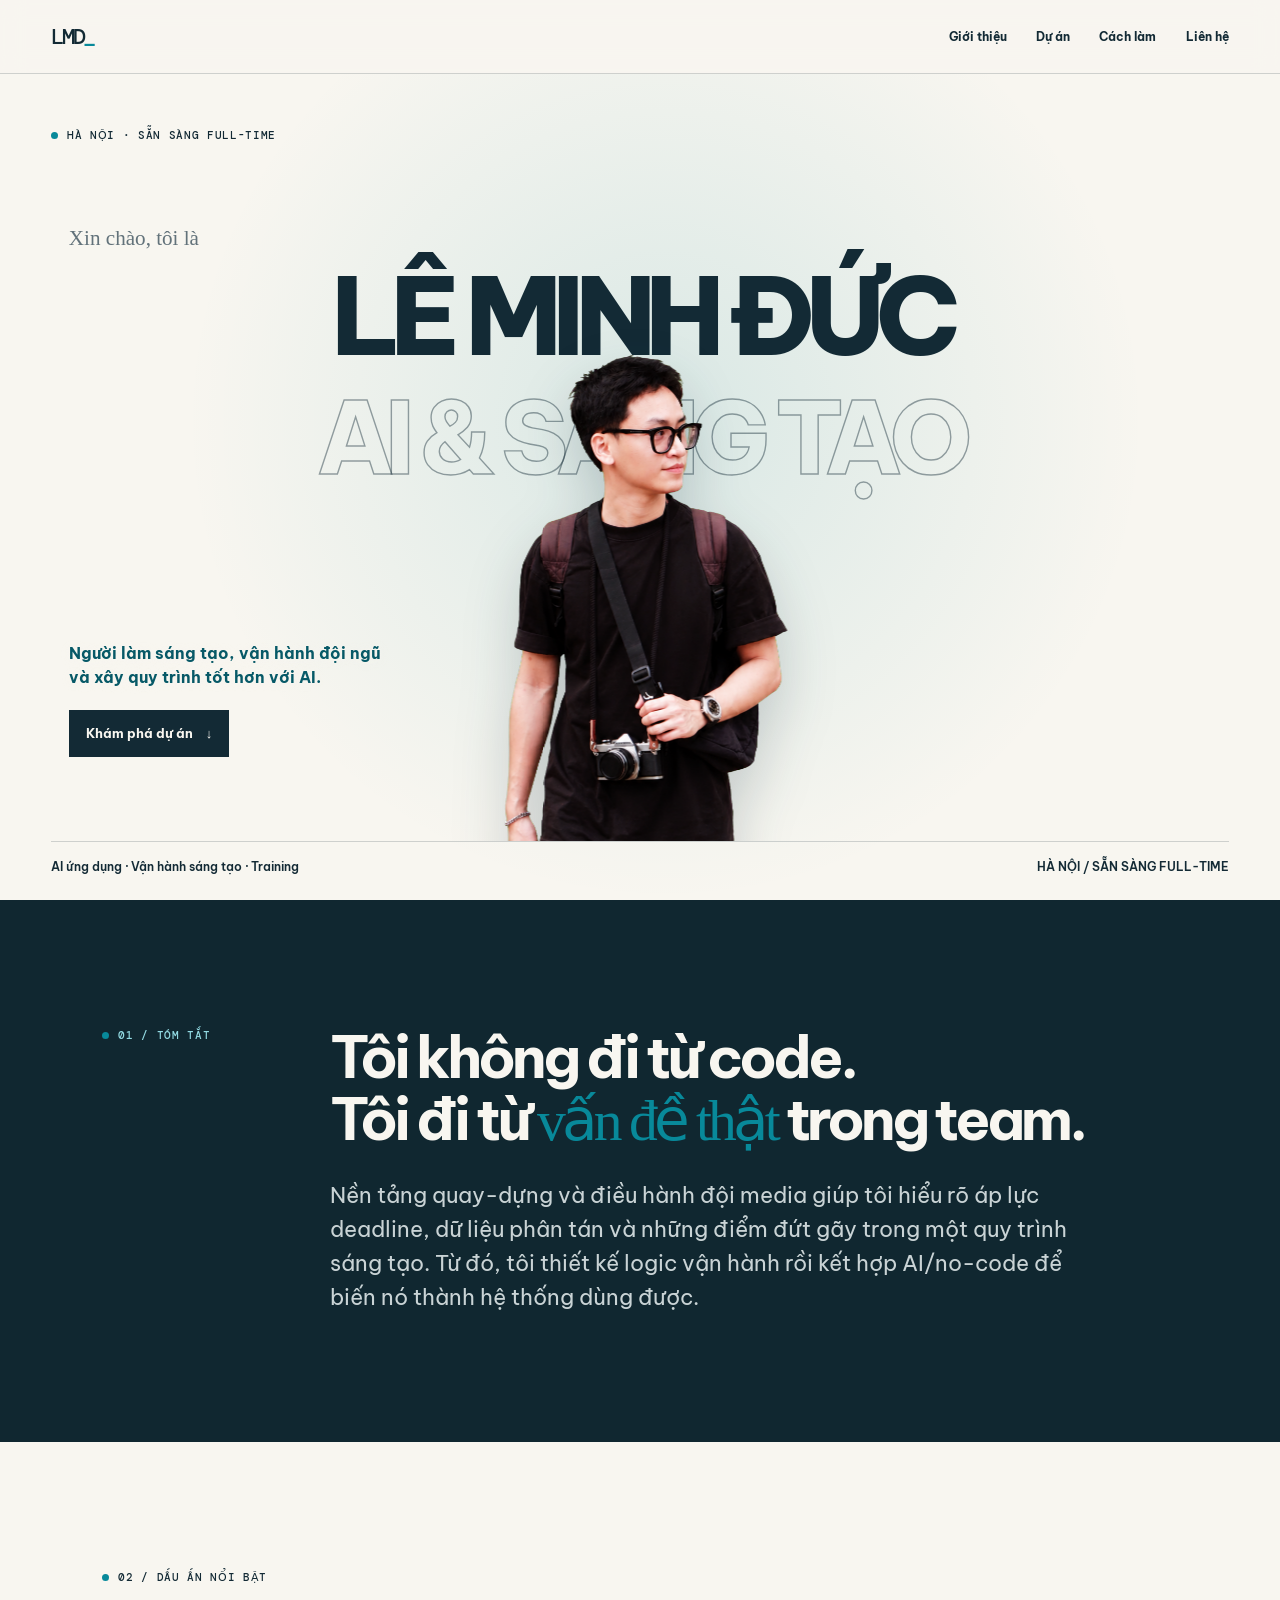
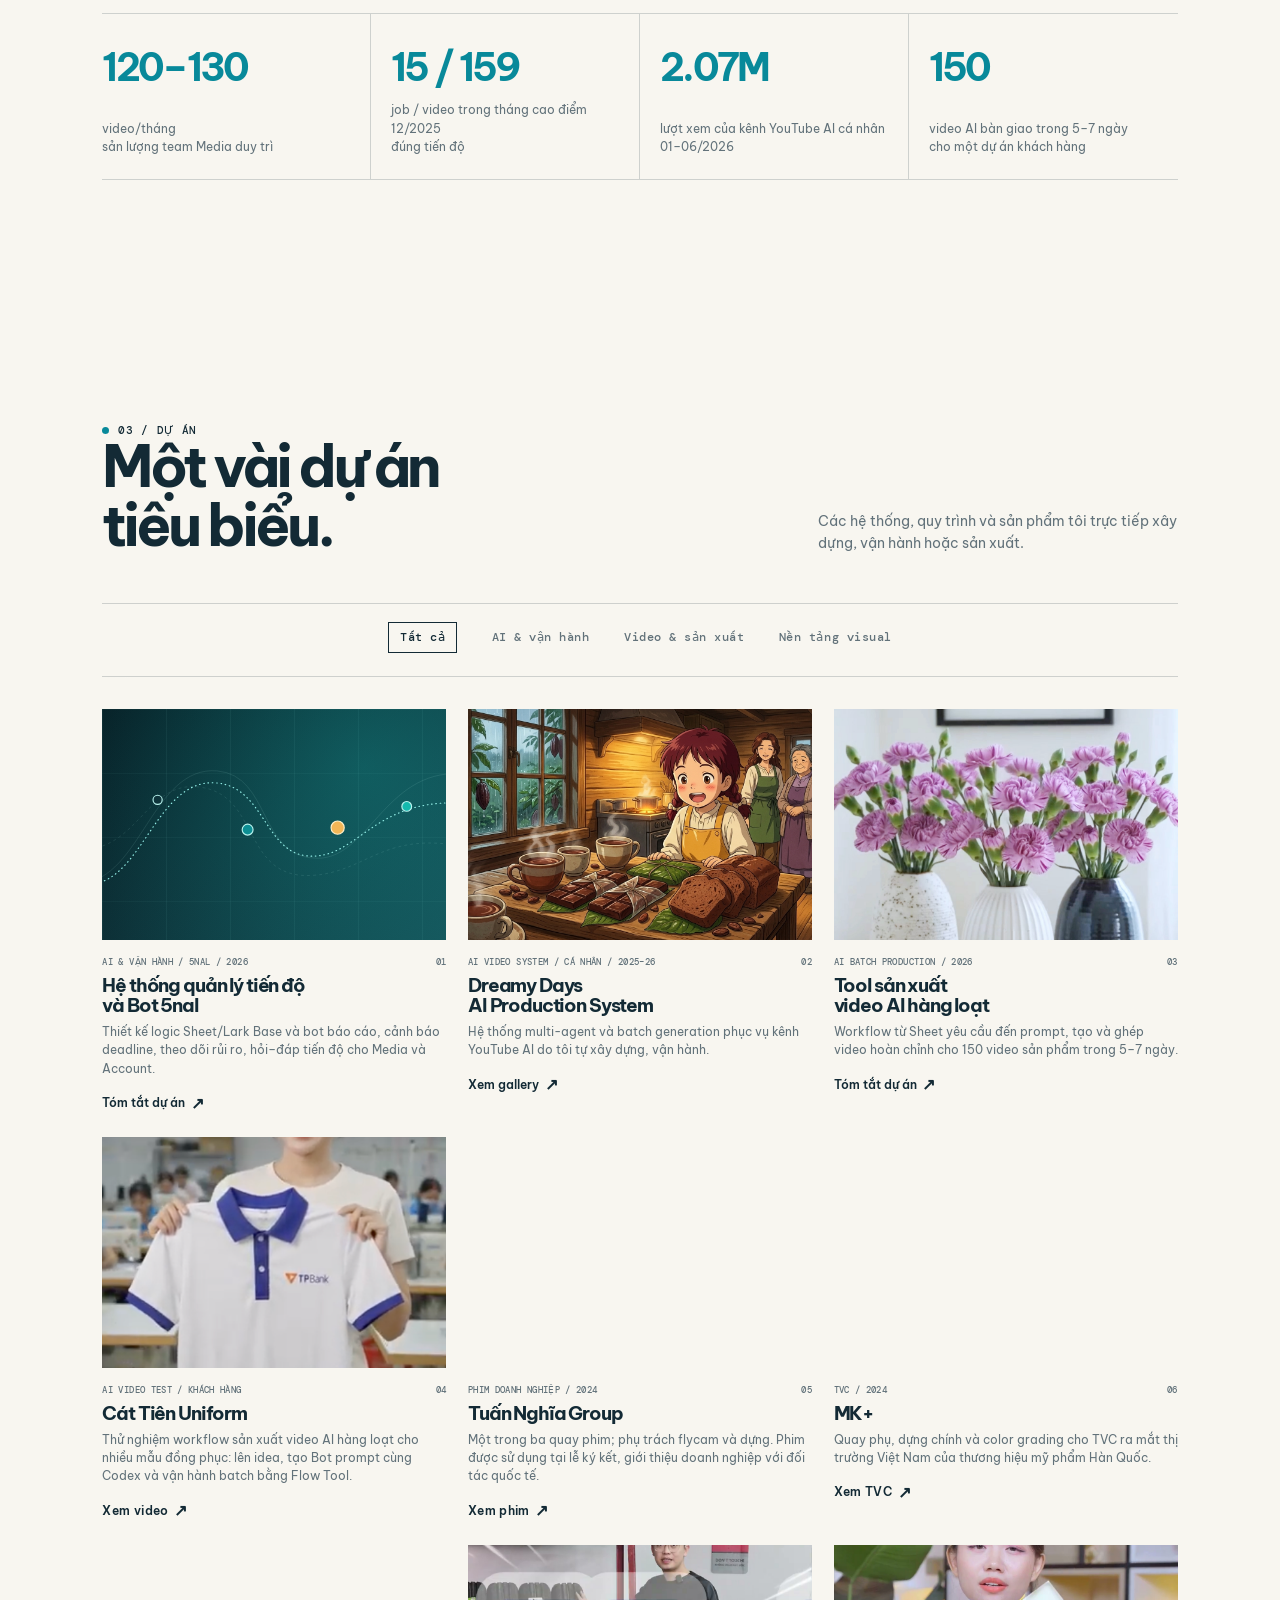
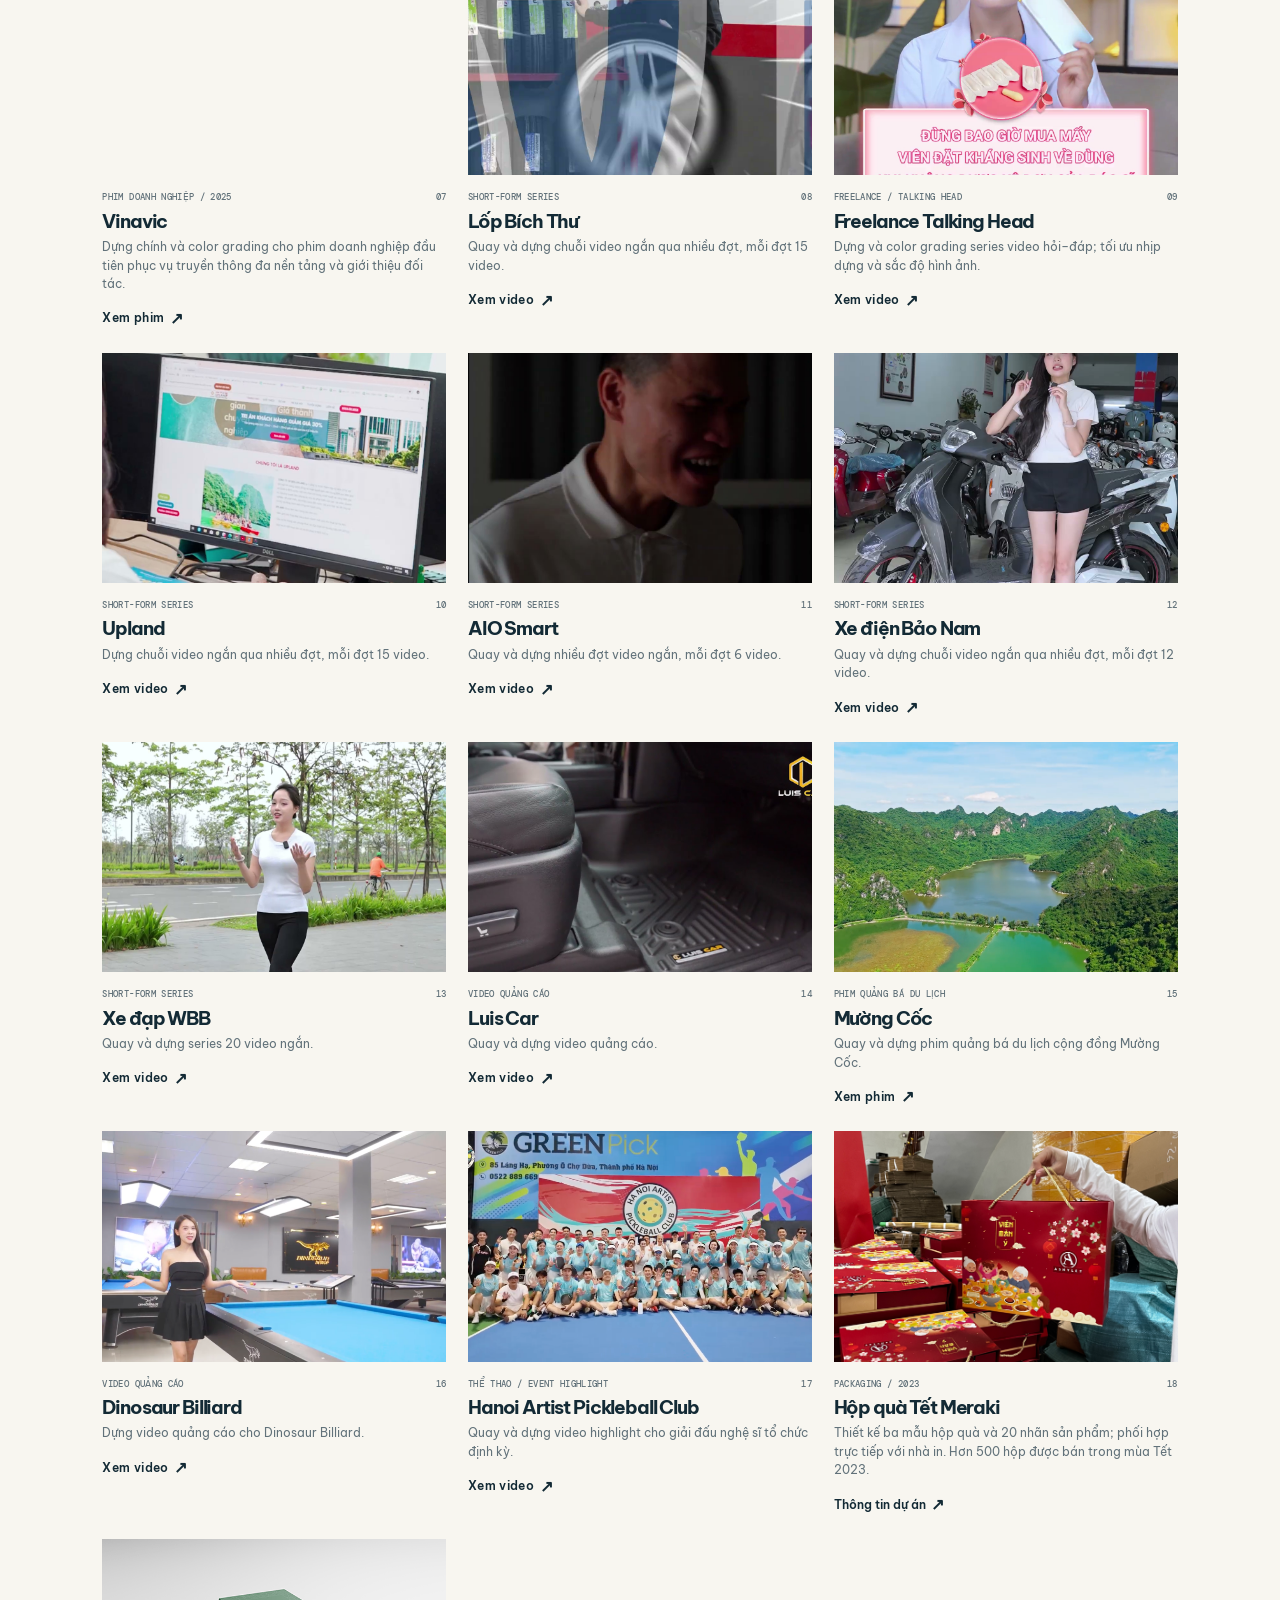
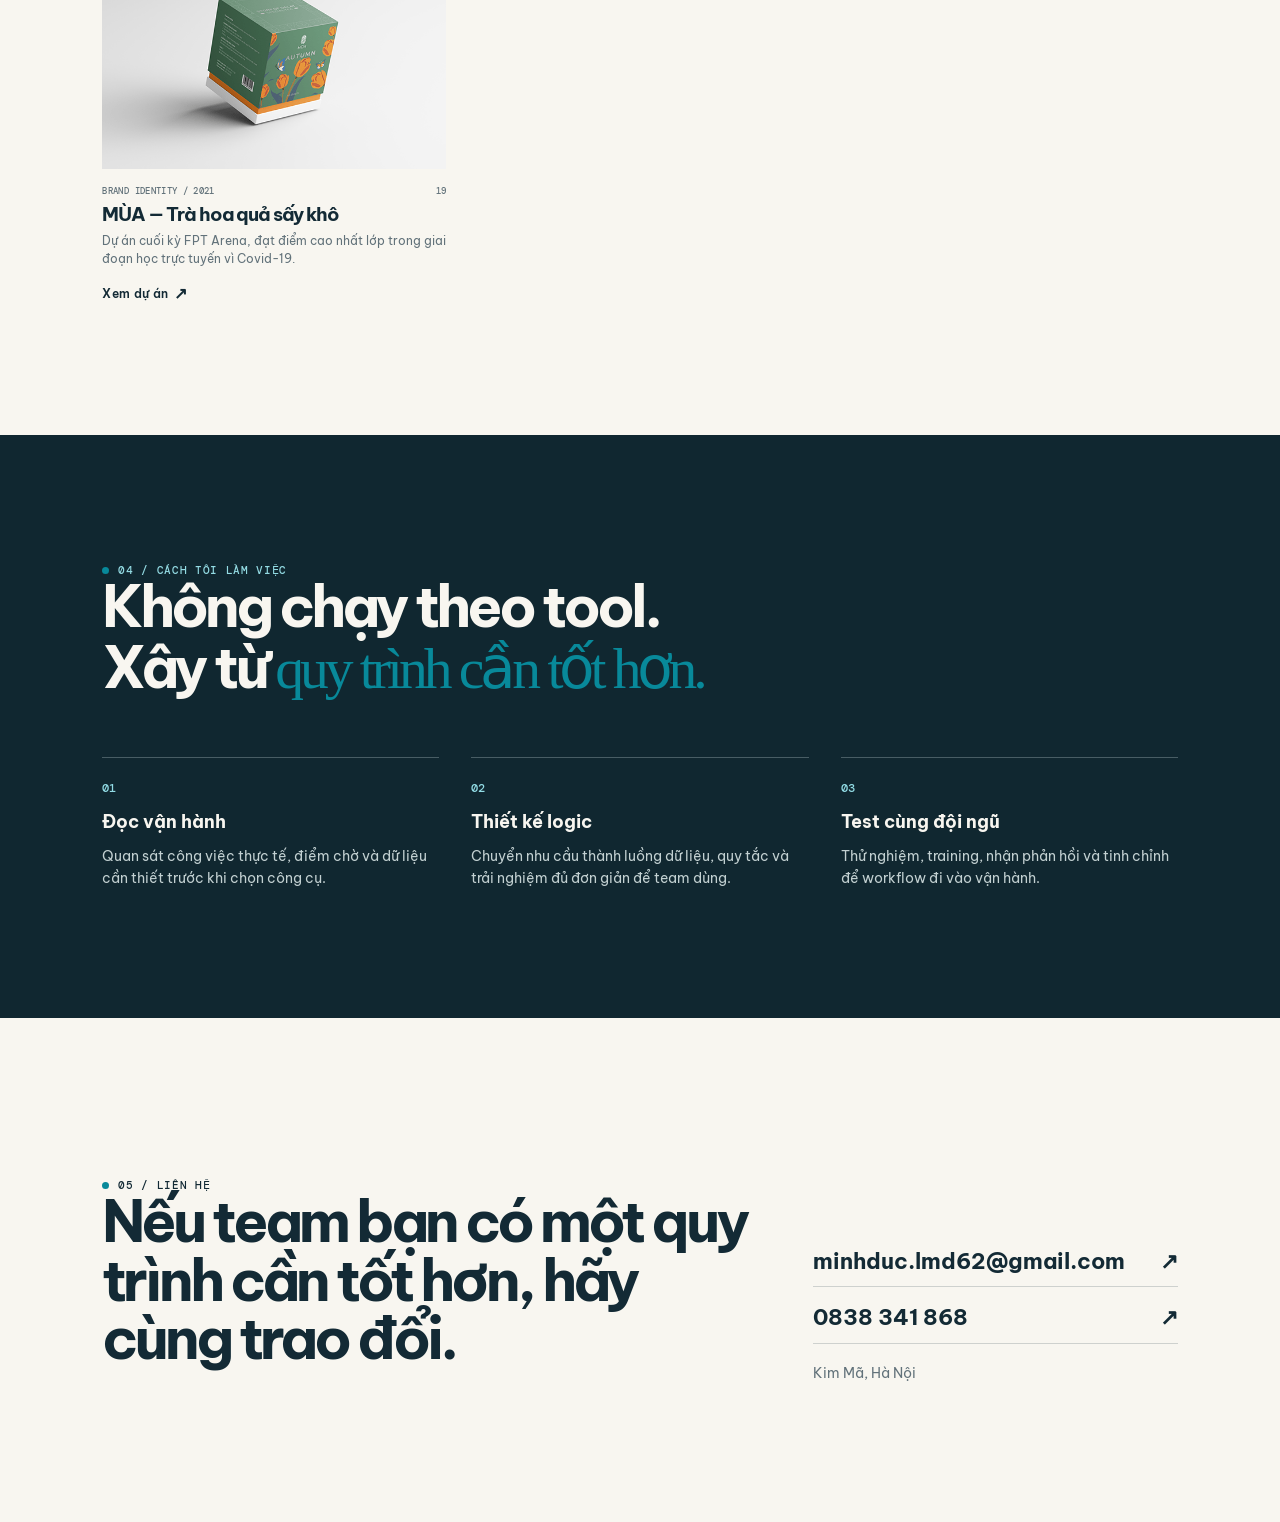
==== commit 4d238516: "Expand portfolio projects" ====
--- a/index.html
+++ b/index.html
@@ -13,16 +13,8 @@
   <link href="https://fonts.googleapis.com/css2?family=Be+Vietnam+Pro:wght@400;500;600;700;800&family=DM+Mono:wght@400;500&display=swap" rel="stylesheet">
   <link rel="stylesheet" href="styles.css">
   <link rel="stylesheet" href="overrides.css">
+  <link rel="stylesheet" href="responsive-fixes.css">
   <style>
-    /* Project actions stay with the visual, never detached below the card. */
-    .card-image{isolation:isolate}
-    .card-image::after{content:"";position:absolute;inset:0;background:rgba(4,22,29,.5);opacity:0;transition:opacity .24s ease;z-index:2;pointer-events:none}
-    .card-overlay-action{position:absolute;z-index:3;top:50%;left:50%;display:inline-flex;align-items:center;gap:.65rem;padding:.78rem 1.05rem;border:1px solid rgba(255,255,255,.92);background:rgba(9,29,38,.82);color:#fff;font:600 .82rem/1 "Be Vietnam Pro",sans-serif;text-decoration:none;white-space:nowrap;transform:translate(-50%,-42%);opacity:0;pointer-events:none;transition:opacity .24s ease,transform .24s ease,background .24s ease;cursor:pointer}
-    .card-overlay-action:hover{background:#0d9aa7}
-    .project-card:hover .card-image::after,.project-card:focus-within .card-image::after{opacity:1}
-    .project-card:hover .card-overlay-action,.project-card:focus-within .card-overlay-action{opacity:1;pointer-events:auto;transform:translate(-50%,-50%)}
-    .project-card .card-bottom .card-action{display:none}
-    @media (hover:none){.card-overlay-action{opacity:1;pointer-events:auto;transform:translate(-50%,-50%)}.card-image::after{opacity:.34}}
     /* Typography is a full-width visual layer; the portrait intentionally overlaps it. */
     .hero-cutout .hero-name,.hero-cutout .hero-outline{left:50%;width:100%;text-align:center;transform:translateX(-50%)}
     @media (max-width:620px){.hero-cutout .hero-name,.hero-cutout .hero-outline{left:0;width:95vw;text-align:left;transform:none}}
@@ -94,7 +86,6 @@
               <circle class="network-node network-node--c" cx="822" cy="342" r="23"/>
               <circle class="network-node network-node--d" cx="1063" cy="268" r="17"/>
             </svg>
-            <button class="card-overlay-action" data-dialog="progress-dialog">Tóm tắt dự án <b>↗</b></button>
           </div>
           <div class="card-top"><span>AI & VẬN HÀNH / 5NAL / 2026</span><span>01</span></div>
           <h3>Hệ thống quản lý tiến độ<br>và Bot 5nal</h3>
@@ -103,7 +94,7 @@
         </article>
 
         <article class="project-card project-ai" data-group="ai">
-          <div class="card-image dreamy-image"><img src="./1.png" alt="Khung hình hoàn thiện từ Dreamy Days AI Production System"><button class="card-overlay-action" data-dialog="dreamy-dialog">Xem gallery <b>↗</b></button></div>
+          <div class="card-image dreamy-image"><img src="./1.png" alt="Khung hình hoàn thiện từ Dreamy Days AI Production System"></div>
           <div class="card-top"><span>AI VIDEO SYSTEM / CÁ NHÂN / 2025–26</span><span>02</span></div>
           <h3>Dreamy Days<br>AI Production System</h3>
           <p>Hệ thống multi-agent và batch generation phục vụ kênh YouTube AI do tôi tự xây dựng, vận hành.</p>
@@ -111,54 +102,127 @@
         </article>
 
         <article class="project-card project-ai" data-group="ai">
-          <div class="card-image flower-image"><img src="./flower-v90-finished.jpg" alt="Khung hình hoàn thiện từ video AI bình hoa được sản xuất hàng loạt"><button class="card-overlay-action" data-dialog="flower-dialog">Tóm tắt dự án <b>↗</b></button></div>
+          <div class="card-image flower-image"><img src="./flower-v90-finished.jpg" alt="Khung hình hoàn thiện từ video AI bình hoa được sản xuất hàng loạt"></div>
           <div class="card-top"><span>AI BATCH PRODUCTION / 2026</span><span>03</span></div>
           <h3>Tool sản xuất<br>video AI hàng loạt</h3>
           <p>Workflow từ Sheet yêu cầu đến prompt, tạo và ghép video hoàn chỉnh cho 150 video sản phẩm trong 5–7 ngày.</p>
           <div class="card-bottom"><span>Workflow · UI · Batch</span><button class="card-action" data-dialog="flower-dialog">Tóm tắt dự án <b>↗</b></button></div>
         </article>
 
-        <article class="project-card project-video wide" data-group="video">
-          <div class="card-image tuan-image"><span>TUẤN<br>NGHĨA</span><a class="card-overlay-action" target="_blank" rel="noreferrer" href="https://www.youtube.com/watch?v=LgL5DqCkuTU">Xem phim <b>↗</b></a></div>
-          <div class="card-top"><span>PHIM DOANH NGHIỆP / 2024</span><span>04</span></div>
+        <article class="project-card project-ai" data-group="ai" data-extra="true">
+          <div class="card-image"><img src="./assets/projects/cat-tien.png" alt="Khung hình video AI thử nghiệm cho Cát Tiên Uniform"></div>
+          <div class="card-top"><span>AI VIDEO TEST / KHÁCH HÀNG</span><span>04</span></div>
+          <h3>Cát Tiên Uniform</h3><p>Thử nghiệm workflow sản xuất video AI hàng loạt cho nhiều mẫu đồng phục: lên idea, tạo Bot prompt cùng Codex và vận hành batch bằng Flow Tool.</p>
+          <div class="card-bottom"><span>AI video · Prompt bot · Batch</span><a class="card-action" target="_blank" rel="noreferrer" href="https://drive.google.com/file/d/1OwQ88Dvvl_Pgsaagv0S8AbM-RD3NOcrw/view?usp=drive_link">Xem video <b>↗</b></a></div>
+        </article>
+
+        <article class="project-card project-video" data-group="video">
+          <div class="card-image tuan-image"><span>TUẤN<br>NGHĨA</span></div>
+          <div class="card-top"><span>PHIM DOANH NGHIỆP / 2024</span><span>05</span></div>
           <h3>Tuấn Nghĩa Group</h3><p>Một trong ba quay phim; phụ trách flycam và dựng. Phim được sử dụng tại lễ ký kết, giới thiệu doanh nghiệp với đối tác quốc tế.</p>
           <div class="card-bottom"><span>Camera · Flycam · Editor</span><a class="card-action" target="_blank" rel="noreferrer" href="https://www.youtube.com/watch?v=LgL5DqCkuTU">Xem phim <b>↗</b></a></div>
         </article>
 
         <article class="project-card project-video" data-group="video">
-          <div class="card-image mk-image"><span>MK+</span><a class="card-overlay-action" target="_blank" rel="noreferrer" href="https://www.youtube.com/watch?v=N2V3vQ7l2Ac">Xem TVC <b>↗</b></a></div>
-          <div class="card-top"><span>TVC / 2024</span><span>05</span></div>
+          <div class="card-image mk-image"><span>MK+</span></div>
+          <div class="card-top"><span>TVC / 2024</span><span>06</span></div>
           <h3>MK+</h3><p>Quay phụ, dựng chính và color grading cho TVC ra mắt thị trường Việt Nam của thương hiệu mỹ phẩm Hàn Quốc.</p>
           <div class="card-bottom"><span>Editor · Colorist</span><a class="card-action" target="_blank" rel="noreferrer" href="https://www.youtube.com/watch?v=N2V3vQ7l2Ac">Xem TVC <b>↗</b></a></div>
         </article>
 
         <article class="project-card project-video" data-group="video">
-          <div class="card-image vin-image"><span>VINAVIC</span><a class="card-overlay-action" target="_blank" rel="noreferrer" href="https://www.youtube.com/watch?v=f3kV1oYjfU0">Xem phim <b>↗</b></a></div>
-          <div class="card-top"><span>PHIM DOANH NGHIỆP / 2025</span><span>06</span></div>
+          <div class="card-image vin-image"><span>VINAVIC</span></div>
+          <div class="card-top"><span>PHIM DOANH NGHIỆP / 2025</span><span>07</span></div>
           <h3>Vinavic</h3><p>Dựng chính và color grading cho phim doanh nghiệp đầu tiên phục vụ truyền thông đa nền tảng và giới thiệu đối tác.</p>
           <div class="card-bottom"><span>Editor · Colorist</span><a class="card-action" target="_blank" rel="noreferrer" href="https://www.youtube.com/watch?v=f3kV1oYjfU0">Xem phim <b>↗</b></a></div>
         </article>
 
-        <article class="project-card project-video" data-group="video">
-          <div class="card-image jpsc-image"><span>JPSC</span><a class="card-overlay-action" target="_blank" rel="noreferrer" href="https://www.youtube.com/watch?v=xLLY5KUFZx4">Xem phim <b>↗</b></a></div>
-          <div class="card-top"><span>PHIM DOANH NGHIỆP / 2023</span><span>07</span></div>
-          <h3>JPSC</h3><p>Quay và dựng chính phim doanh nghiệp đầu tiên, giúp khách hàng giới thiệu năng lực với các trường, đối tác Hàn Quốc.</p>
-          <div class="card-bottom"><span>Camera · Editor</span><a class="card-action" target="_blank" rel="noreferrer" href="https://www.youtube.com/watch?v=xLLY5KUFZx4">Xem phim <b>↗</b></a></div>
-        </article>
-
-        <article class="project-card project-visual wide" data-group="visual">
-          <div class="card-image meraki-image"><img src="./IMG_8138.JPG" alt="Hộp quà Tết Meraki đã sản xuất"><span>MERAKI</span><button class="card-overlay-action" data-dialog="meraki-dialog">Thông tin dự án <b>↗</b></button></div>
-          <div class="card-top"><span>PACKAGING / 2023</span><span>08</span></div>
+        <article class="project-card project-video" data-group="video" data-extra="true">
+          <div class="card-image"><img src="./assets/projects/bich-thu.jpg" alt="Khung hình chuỗi video ngắn Lốp Bích Thư"></div>
+          <div class="card-top"><span>SHORT-FORM SERIES</span><span>08</span></div>
+          <h3>Lốp Bích Thư</h3><p>Quay và dựng chuỗi video ngắn qua nhiều đợt, mỗi đợt 15 video.</p>
+          <div class="card-bottom"><span>Camera · Editor</span><a class="card-action" target="_blank" rel="noreferrer" href="https://drive.google.com/file/d/1UHJdmJ4cBYZrWczwfp3HQEwu5UUZjjdC/view?usp=drive_link">Xem video <b>↗</b></a></div>
+        </article>
+
+        <article class="project-card project-video" data-group="video" data-extra="true">
+          <div class="card-image"><img src="./assets/projects/talking-head.jpg" alt="Khung hình video Talking Head freelance"></div>
+          <div class="card-top"><span>FREELANCE / TALKING HEAD</span><span>09</span></div>
+          <h3>Freelance Talking Head</h3><p>Dựng và color grading series video hỏi–đáp; tối ưu nhịp dựng và sắc độ hình ảnh.</p>
+          <div class="card-bottom"><span>Editor · Colorist</span><a class="card-action" target="_blank" rel="noreferrer" href="https://drive.google.com/drive/folders/1jj3ZXR1HDszE3N__VUyu2thkN5YZ_M5i?usp=sharing">Xem video <b>↗</b></a></div>
+        </article>
+
+        <article class="project-card project-video" data-group="video" data-extra="true">
+          <div class="card-image"><img src="./assets/projects/upland.jpg" alt="Khung hình chuỗi video ngắn Upland"></div>
+          <div class="card-top"><span>SHORT-FORM SERIES</span><span>10</span></div>
+          <h3>Upland</h3><p>Dựng chuỗi video ngắn qua nhiều đợt, mỗi đợt 15 video.</p>
+          <div class="card-bottom"><span>Editor</span><a class="card-action" target="_blank" rel="noreferrer" href="https://drive.google.com/drive/folders/1ERaEpLp_XIY21b-mbOrlI5_HE5H_3Gj0">Xem video <b>↗</b></a></div>
+        </article>
+
+        <article class="project-card project-video" data-group="video" data-extra="true">
+          <div class="card-image"><img src="./assets/projects/aio-smart.jpg" alt="Khung hình chuỗi video ngắn AIO Smart"></div>
+          <div class="card-top"><span>SHORT-FORM SERIES</span><span>11</span></div>
+          <h3>AIO Smart</h3><p>Quay và dựng nhiều đợt video ngắn, mỗi đợt 6 video.</p>
+          <div class="card-bottom"><span>Camera · Editor</span><a class="card-action" target="_blank" rel="noreferrer" href="https://drive.google.com/file/d/1k5KnmL8_CNgYj-w6ggaqIaCUg7YDsE1c/view?usp=drive_link">Xem video <b>↗</b></a></div>
+        </article>
+
+        <article class="project-card project-video" data-group="video" data-extra="true">
+          <div class="card-image"><img src="./assets/projects/bao-nam.jpg" alt="Khung hình chuỗi video Xe điện Bảo Nam"></div>
+          <div class="card-top"><span>SHORT-FORM SERIES</span><span>12</span></div>
+          <h3>Xe điện Bảo Nam</h3><p>Quay và dựng chuỗi video ngắn qua nhiều đợt, mỗi đợt 12 video.</p>
+          <div class="card-bottom"><span>Camera · Editor</span><a class="card-action" target="_blank" rel="noreferrer" href="https://drive.google.com/drive/folders/1UOl60Ba5fQ6OLcKWebQlVyf8l9_iwdHr?usp=drive_link">Xem video <b>↗</b></a></div>
+        </article>
+
+        <article class="project-card project-video" data-group="video" data-extra="true">
+          <div class="card-image"><img src="./assets/projects/wbb.jpg" alt="Khung hình series video Xe đạp WBB"></div>
+          <div class="card-top"><span>SHORT-FORM SERIES</span><span>13</span></div>
+          <h3>Xe đạp WBB</h3><p>Quay và dựng series 20 video ngắn.</p>
+          <div class="card-bottom"><span>Camera · Editor</span><a class="card-action" target="_blank" rel="noreferrer" href="https://drive.google.com/drive/folders/1OE0sEx_RwH970vKcHqVGypuRqFqp05Cq">Xem video <b>↗</b></a></div>
+        </article>
+
+        <article class="project-card project-video" data-group="video" data-extra="true">
+          <div class="card-image"><img src="./assets/projects/luis-car.jpg" alt="Khung hình video quảng cáo Luis Car"></div>
+          <div class="card-top"><span>VIDEO QUẢNG CÁO</span><span>14</span></div>
+          <h3>Luis Car</h3><p>Quay và dựng video quảng cáo.</p>
+          <div class="card-bottom"><span>Camera · Editor</span><a class="card-action" target="_blank" rel="noreferrer" href="https://drive.google.com/drive/folders/1Btte_DKMF2J130ojmmhvkxZMsquefaUD">Xem video <b>↗</b></a></div>
+        </article>
+
+        <article class="project-card project-video" data-group="video" data-extra="true">
+          <div class="card-image"><img src="./assets/projects/muong-coc.png" alt="Cảnh hồ núi trong phim quảng bá du lịch cộng đồng Mường Cốc"></div>
+          <div class="card-top"><span>PHIM QUẢNG BÁ DU LỊCH</span><span>15</span></div>
+          <h3>Mường Cốc</h3><p>Quay và dựng phim quảng bá du lịch cộng đồng Mường Cốc.</p>
+          <div class="card-bottom"><span>Camera · Editor</span><a class="card-action" target="_blank" rel="noreferrer" href="https://drive.google.com/file/d/181WCB9I9Y0lB-Bujkhnx0Tfy1RUvh9gf/view?usp=drive_link">Xem phim <b>↗</b></a></div>
+        </article>
+
+        <article class="project-card project-video" data-group="video" data-extra="true">
+          <div class="card-image"><img src="./assets/projects/dinosaur-billiard.png" alt="Khung hình video quảng cáo Dinosaur Billiard"></div>
+          <div class="card-top"><span>VIDEO QUẢNG CÁO</span><span>16</span></div>
+          <h3>Dinosaur Billiard</h3><p>Dựng video quảng cáo cho Dinosaur Billiard.</p>
+          <div class="card-bottom"><span>Editor</span><a class="card-action" target="_blank" rel="noreferrer" href="https://drive.google.com/file/d/1J08NyLfl6XzFj0O7Lbzkb2KL8jc3bE2P/view?usp=drive_link">Xem video <b>↗</b></a></div>
+        </article>
+
+        <article class="project-card project-video" data-group="video" data-extra="true">
+          <div class="card-image"><img src="./assets/projects/hanoi-pickleball.png" alt="Giải đấu Hanoi Artist Pickleball Club"></div>
+          <div class="card-top"><span>THỂ THAO / EVENT HIGHLIGHT</span><span>17</span></div>
+          <h3>Hanoi Artist Pickleball Club</h3><p>Quay và dựng video highlight cho giải đấu nghệ sĩ tổ chức định kỳ.</p>
+          <div class="card-bottom"><span>Camera · Editor</span><a class="card-action" target="_blank" rel="noreferrer" href="https://drive.google.com/file/d/1bfTkLk6yIRWNwO8cTOjXHiut5ZzsgSG8/view?usp=drive_link">Xem video <b>↗</b></a></div>
+        </article>
+
+        <article class="project-card project-visual" data-group="visual">
+          <div class="card-image meraki-image"><img src="./IMG_8138.JPG" alt="Hộp quà Tết Meraki đã sản xuất"><span>MERAKI</span></div>
+          <div class="card-top"><span>PACKAGING / 2023</span><span>18</span></div>
           <h3>Hộp quà Tết Meraki</h3><p>Thiết kế ba mẫu hộp quà và 20 nhãn sản phẩm; phối hợp trực tiếp với nhà in. Hơn 500 hộp được bán trong mùa Tết 2023.</p>
           <div class="card-bottom"><span>Packaging · Print production</span><button class="card-action" data-dialog="meraki-dialog">Thông tin dự án <b>↗</b></button></div>
         </article>
 
         <article class="project-card project-visual" data-group="visual">
-          <div class="card-image mua-image"><img src="./mua-packaging.png" alt="Mockup bao bì trà hoa quả sấy khô MÙA"><a class="card-overlay-action" target="_blank" rel="noreferrer" href="https://www.behance.net/gallery/129820671/MUA-Tra-hoa-qu-sy-kho-Da-Lt">Xem dự án <b>↗</b></a></div>
-          <div class="card-top"><span>BRAND IDENTITY / 2021</span><span>09</span></div>
+          <div class="card-image mua-image"><img src="./mua-packaging.png" alt="Mockup bao bì trà hoa quả sấy khô MÙA"></div>
+          <div class="card-top"><span>BRAND IDENTITY / 2021</span><span>19</span></div>
           <h3>MÙA — Trà hoa quả sấy khô</h3><p>Dự án cuối kỳ FPT Arena, đạt điểm cao nhất lớp trong giai đoạn học trực tuyến vì Covid-19.</p>
           <div class="card-bottom"><span>Brand identity · Packaging</span><a class="card-action" target="_blank" rel="noreferrer" href="https://www.behance.net/gallery/129820671/MUA-Tra-hoa-qu-sy-kho-Da-Lt">Xem dự án <b>↗</b></a></div>
         </article>
+      </div>
+      <div class="more-projects" id="more-projects" hidden>
+        <button type="button" id="more-projects-button">Xem thêm dự án <span>↓</span></button>
       </div></div>
     </section>
 
--- a/responsive-fixes.css
+++ b/responsive-fixes.css
@@ -0,0 +1,89 @@
+/* Final interaction and small-screen readability pass. */
+body { overflow-x: hidden; }
+
+.hero-cutout__caption p {
+  display: inline-block;
+  max-width: 430px;
+  padding: 0;
+  background: transparent;
+  box-shadow: none;
+  color: #075967;
+  font-weight: 700;
+  -webkit-text-stroke: 1px rgba(248, 246, 240, .88);
+  paint-order: stroke fill;
+  text-shadow: 0 1px 12px rgba(248, 246, 240, .45);
+}
+
+/* Keep the three video stills in their original colour; no editorial tint sits on top. */
+.compact-grid .tuan-image {
+  background: url("https://img.youtube.com/vi/LgL5DqCkuTU/maxresdefault.jpg") center/cover;
+}
+
+.compact-grid .mk-image {
+  background: url("https://img.youtube.com/vi/N2V3vQ7l2Ac/maxresdefault.jpg") center/cover;
+}
+
+.compact-grid .vin-image {
+  background: url("https://img.youtube.com/vi/f3kV1oYjfU0/maxresdefault.jpg") center/cover;
+}
+
+.compact-grid .tuan-image::after,
+.compact-grid .mk-image::after,
+.compact-grid .vin-image::after {
+  background: transparent;
+}
+
+.compact-grid .card-bottom {
+  display: flex;
+  justify-content: flex-start;
+  border-top: 0;
+  margin-top: -.15rem;
+  padding-top: 0;
+}
+
+.compact-grid .card-bottom > span { display: none; }
+
+.project-card .card-bottom .card-action {
+  display: inline-flex;
+  align-items: center;
+  gap: .35rem;
+  padding: .2rem 0;
+  border: 0;
+  background: transparent;
+  color: var(--ink);
+  font: 600 .72rem var(--sans);
+  text-decoration: none;
+  text-underline-offset: .32rem;
+  cursor: pointer;
+}
+
+.project-card .card-bottom .card-action:hover {
+  color: var(--teal);
+  text-decoration: underline;
+}
+
+.card-image.is-interactive { cursor: pointer; }
+.card-image.is-interactive:focus-visible {
+  outline: 3px solid var(--teal);
+  outline-offset: 4px;
+}
+
+@media (max-width: 620px) {
+  .hero-cutout__canvas { overflow: hidden; }
+  .hero-cutout__person { left: 58%; width: min(88vw, 430px); }
+
+  .hero-cutout__caption { bottom: 10%; }
+
+  .hero-cutout__caption p {
+    max-width: 66vw;
+    padding: 0;
+    font-size: .82rem;
+    line-height: 1.48;
+  }
+
+  .compact-grid .card-bottom { margin-top: 0; }
+  .project-card .card-bottom .card-action {
+    padding: .35rem 0;
+    font-size: .78rem;
+  }
+}
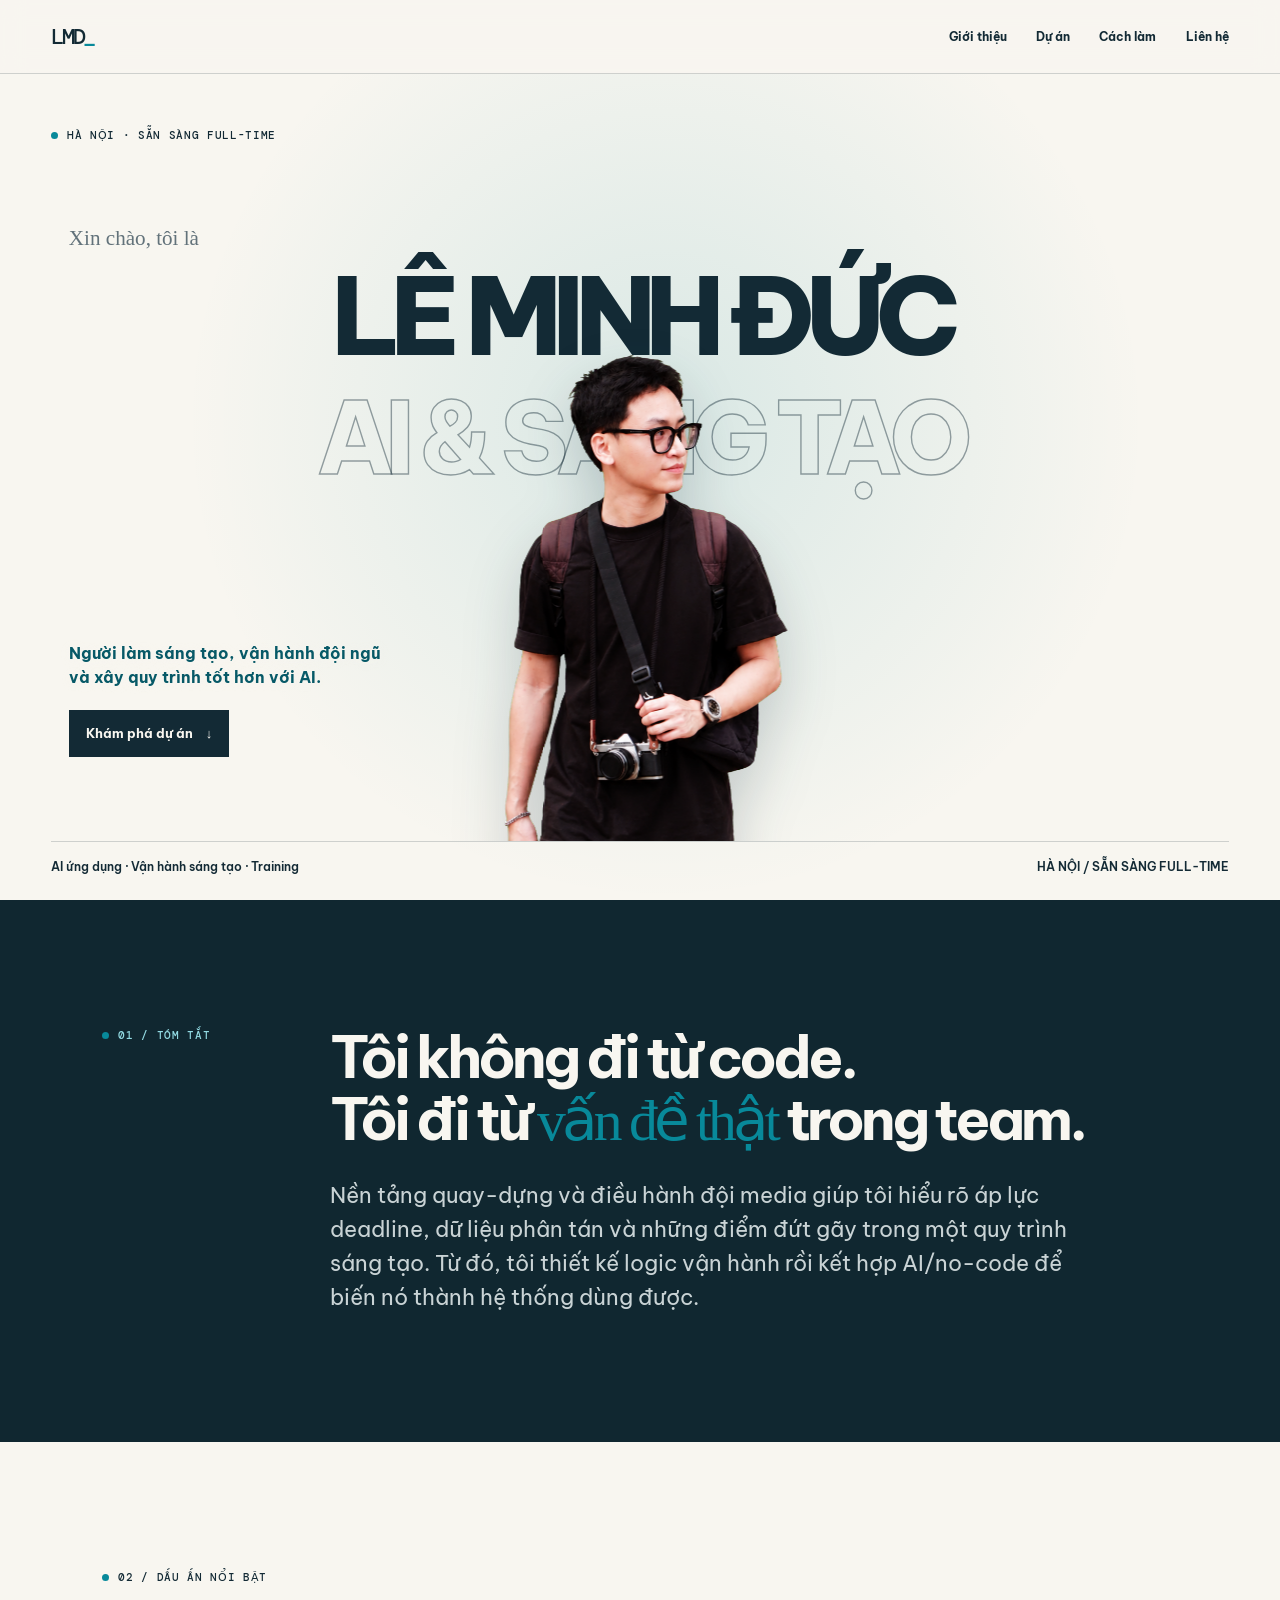
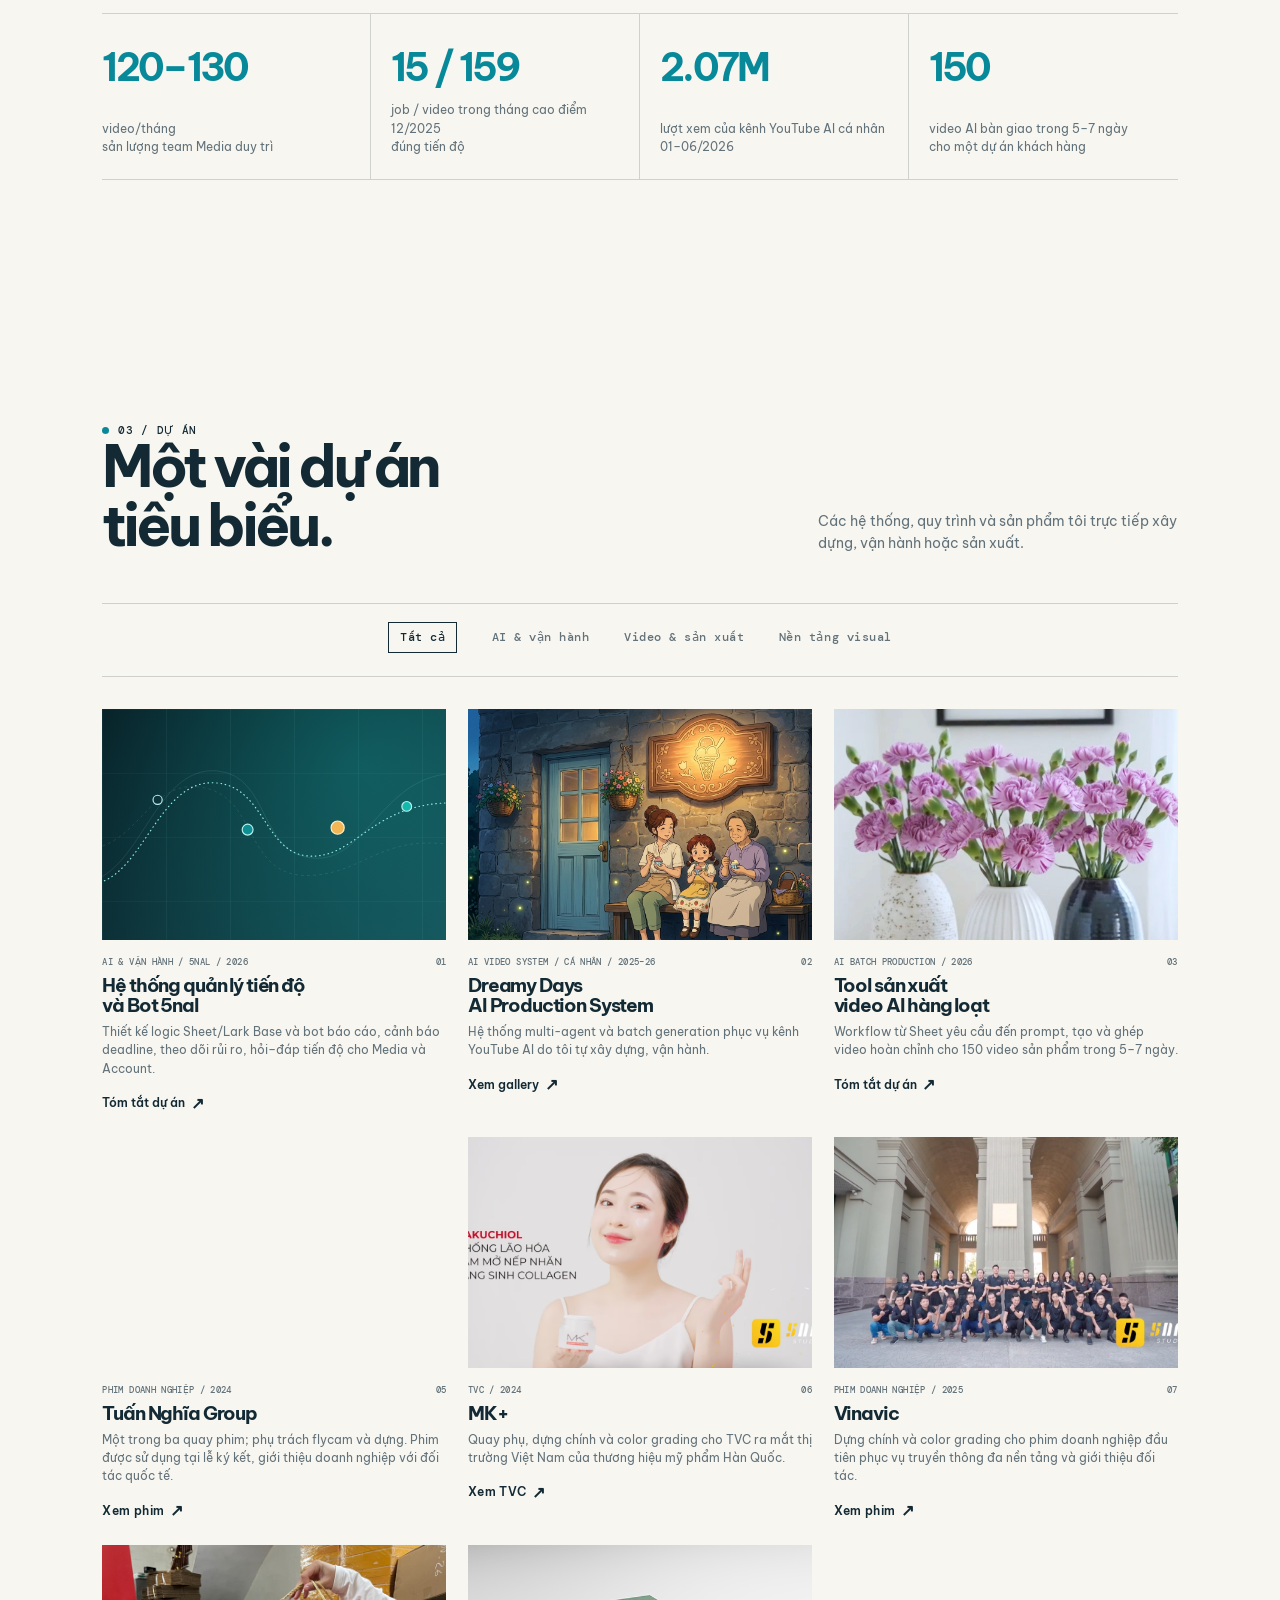
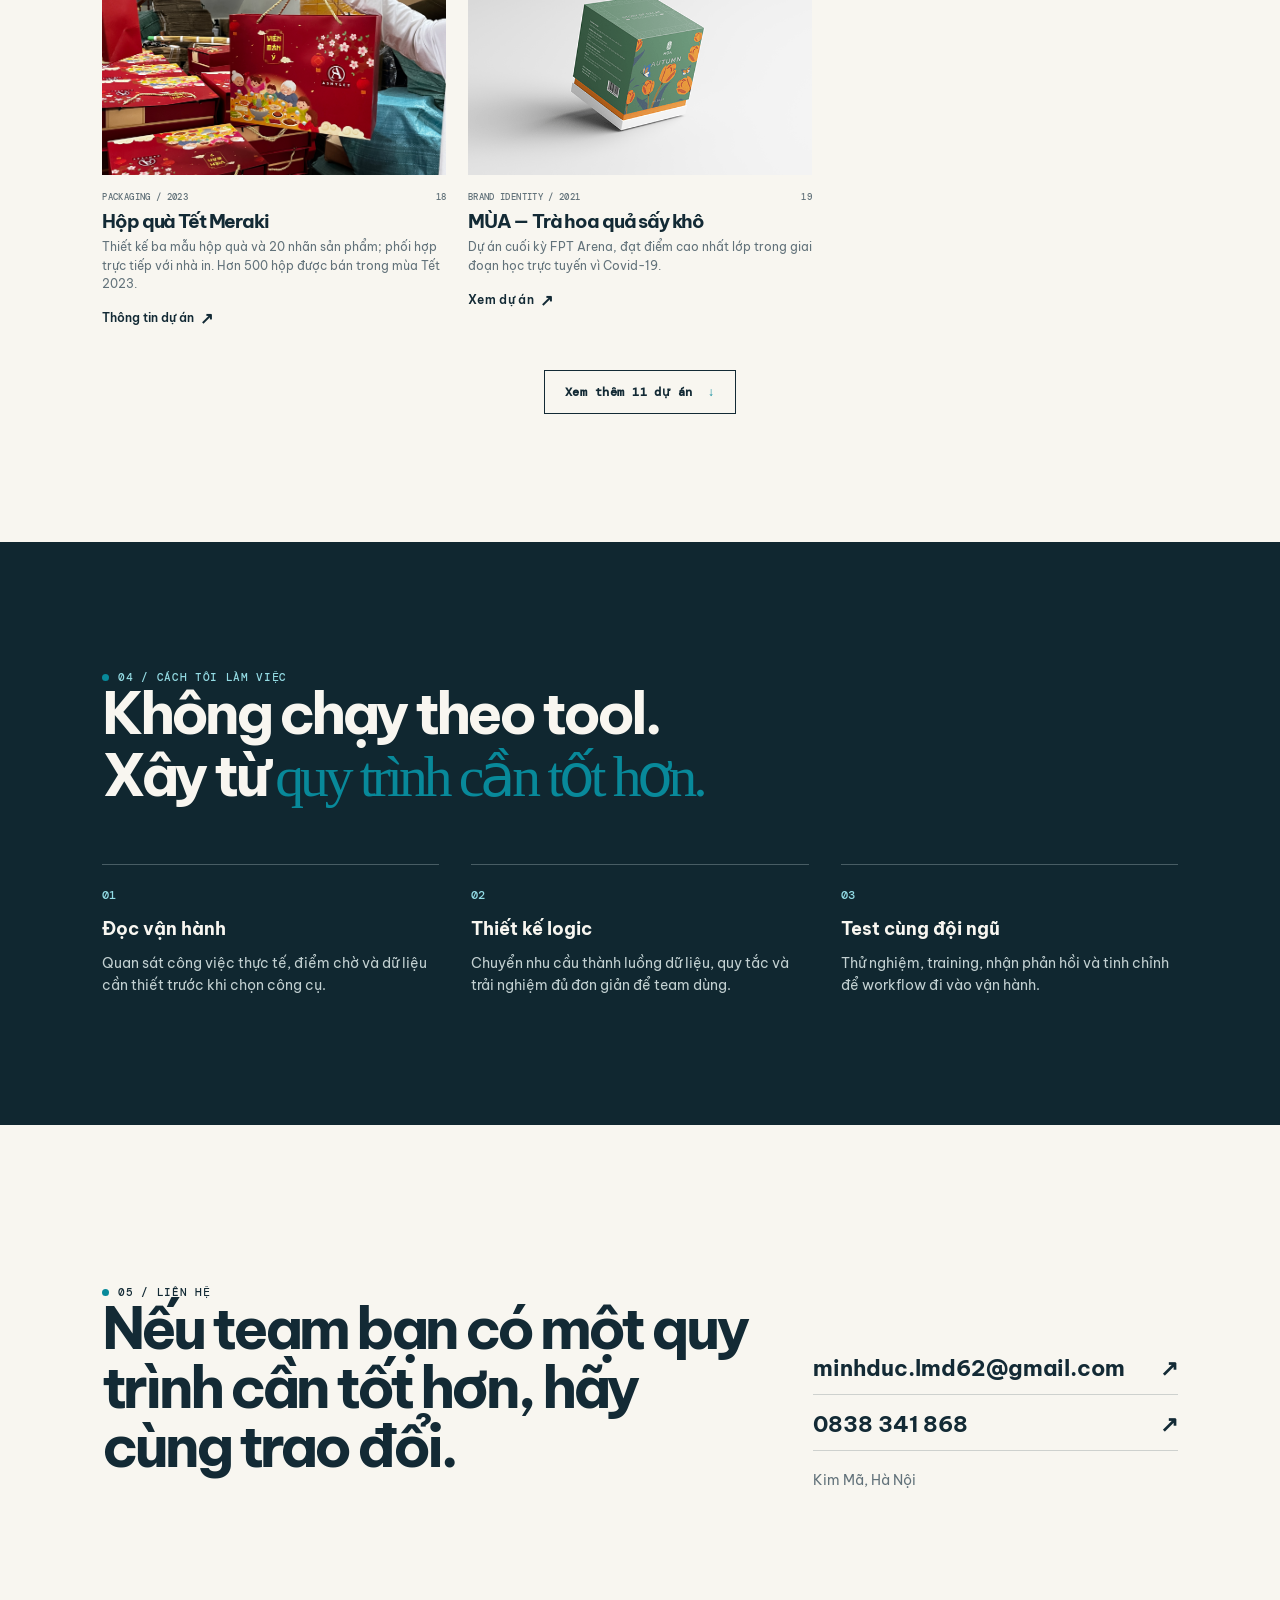
==== commit b9654054: "Apply selected project thumbnail updates" ====
--- a/index.html
+++ b/index.html
@@ -94,7 +94,7 @@
         </article>
 
         <article class="project-card project-ai" data-group="ai">
-          <div class="card-image dreamy-image"><img src="./1.png" alt="Khung hình hoàn thiện từ Dreamy Days AI Production System"></div>
+          <div class="card-image dreamy-image"><img src="./SHOT_005.png" alt="Khung hình hoàn thiện từ Dreamy Days AI Production System"></div>
           <div class="card-top"><span>AI VIDEO SYSTEM / CÁ NHÂN / 2025–26</span><span>02</span></div>
           <h3>Dreamy Days<br>AI Production System</h3>
           <p>Hệ thống multi-agent và batch generation phục vụ kênh YouTube AI do tôi tự xây dựng, vận hành.</p>
@@ -124,14 +124,14 @@
         </article>
 
         <article class="project-card project-video" data-group="video">
-          <div class="card-image mk-image"><span>MK+</span></div>
+          <div class="card-image mk-image"><img src="./assets/projects/mkplus.png" alt="Khung hình TVC MK+"></div>
           <div class="card-top"><span>TVC / 2024</span><span>06</span></div>
           <h3>MK+</h3><p>Quay phụ, dựng chính và color grading cho TVC ra mắt thị trường Việt Nam của thương hiệu mỹ phẩm Hàn Quốc.</p>
           <div class="card-bottom"><span>Editor · Colorist</span><a class="card-action" target="_blank" rel="noreferrer" href="https://www.youtube.com/watch?v=N2V3vQ7l2Ac">Xem TVC <b>↗</b></a></div>
         </article>
 
         <article class="project-card project-video" data-group="video">
-          <div class="card-image vin-image"><span>VINAVIC</span></div>
+          <div class="card-image vin-image"><img src="./assets/projects/vinavic.png" alt="Khung hình phim doanh nghiệp Vinavic"></div>
           <div class="card-top"><span>PHIM DOANH NGHIỆP / 2025</span><span>07</span></div>
           <h3>Vinavic</h3><p>Dựng chính và color grading cho phim doanh nghiệp đầu tiên phục vụ truyền thông đa nền tảng và giới thiệu đối tác.</p>
           <div class="card-bottom"><span>Editor · Colorist</span><a class="card-action" target="_blank" rel="noreferrer" href="https://www.youtube.com/watch?v=f3kV1oYjfU0">Xem phim <b>↗</b></a></div>
@@ -166,21 +166,21 @@
         </article>
 
         <article class="project-card project-video" data-group="video" data-extra="true">
-          <div class="card-image"><img src="./assets/projects/bao-nam.jpg" alt="Khung hình chuỗi video Xe điện Bảo Nam"></div>
+          <div class="card-image"><img class="thumbnail-crop-top" src="./assets/projects/bao-nam.jpg" alt="Khung hình chuỗi video Xe điện Bảo Nam"></div>
           <div class="card-top"><span>SHORT-FORM SERIES</span><span>12</span></div>
           <h3>Xe điện Bảo Nam</h3><p>Quay và dựng chuỗi video ngắn qua nhiều đợt, mỗi đợt 12 video.</p>
           <div class="card-bottom"><span>Camera · Editor</span><a class="card-action" target="_blank" rel="noreferrer" href="https://drive.google.com/drive/folders/1UOl60Ba5fQ6OLcKWebQlVyf8l9_iwdHr?usp=drive_link">Xem video <b>↗</b></a></div>
         </article>
 
         <article class="project-card project-video" data-group="video" data-extra="true">
-          <div class="card-image"><img src="./assets/projects/wbb.jpg" alt="Khung hình series video Xe đạp WBB"></div>
+          <div class="card-image"><img class="thumbnail-crop-top" src="./assets/projects/wbb.jpg" alt="Khung hình series video Xe đạp WBB"></div>
           <div class="card-top"><span>SHORT-FORM SERIES</span><span>13</span></div>
           <h3>Xe đạp WBB</h3><p>Quay và dựng series 20 video ngắn.</p>
           <div class="card-bottom"><span>Camera · Editor</span><a class="card-action" target="_blank" rel="noreferrer" href="https://drive.google.com/drive/folders/1OE0sEx_RwH970vKcHqVGypuRqFqp05Cq">Xem video <b>↗</b></a></div>
         </article>
 
         <article class="project-card project-video" data-group="video" data-extra="true">
-          <div class="card-image"><img src="./assets/projects/luis-car.jpg" alt="Khung hình video quảng cáo Luis Car"></div>
+          <div class="card-image"><img src="./assets/projects/luis-car.png" alt="Khung hình video quảng cáo Luis Car"></div>
           <div class="card-top"><span>VIDEO QUẢNG CÁO</span><span>14</span></div>
           <h3>Luis Car</h3><p>Quay và dựng video quảng cáo.</p>
           <div class="card-bottom"><span>Camera · Editor</span><a class="card-action" target="_blank" rel="noreferrer" href="https://drive.google.com/drive/folders/1Btte_DKMF2J130ojmmhvkxZMsquefaUD">Xem video <b>↗</b></a></div>
--- a/responsive-fixes.css
+++ b/responsive-fixes.css
@@ -32,6 +32,44 @@
 .compact-grid .vin-image::after {
   background: transparent;
 }
+
+/* Giữ ảnh gốc là nhân vật chính: khõng phủ tint, không làm sai máu footage khi hover. */
+.compact-grid .card-image::after { background: transparent; }
+.compact-grid .project-card:hover .card-image img,
+.compact-grid .project-card:focus-within .card-image img {
+  transform: scale(1.025);
+  filter: none;
+}
+
+.more-projects {
+  display: flex;
+  justify-content: center;
+  margin: 2.4rem 0 0;
+}
+
+.more-projects[hidden] {
+  display: none !important;
+}
+
+.more-projects button {
+  border: 1px solid var(--ink);
+  background: transparent;
+  color: var(--ink);
+  padding: .82rem 1.25rem;
+  font: 600 .75rem var(--mono);
+  letter-spacing: .04em;
+  cursor: pointer;
+  transition: color .2s ease, background .2s ease, transform .2s ease;
+}
+
+.more-projects button:hover,
+.more-projects button:focus-visible {
+  background: var(--ink);
+  color: var(--paper);
+  transform: translateY(-2px);
+}
+
+.more-projects button span { margin-left: .45rem; color: var(--teal); }
 
 .compact-grid .card-bottom {
   display: flex;
@@ -86,4 +124,6 @@
     padding: .35rem 0;
     font-size: .78rem;
   }
+
+  .more-projects { margin-top: 1.9rem; }
 }
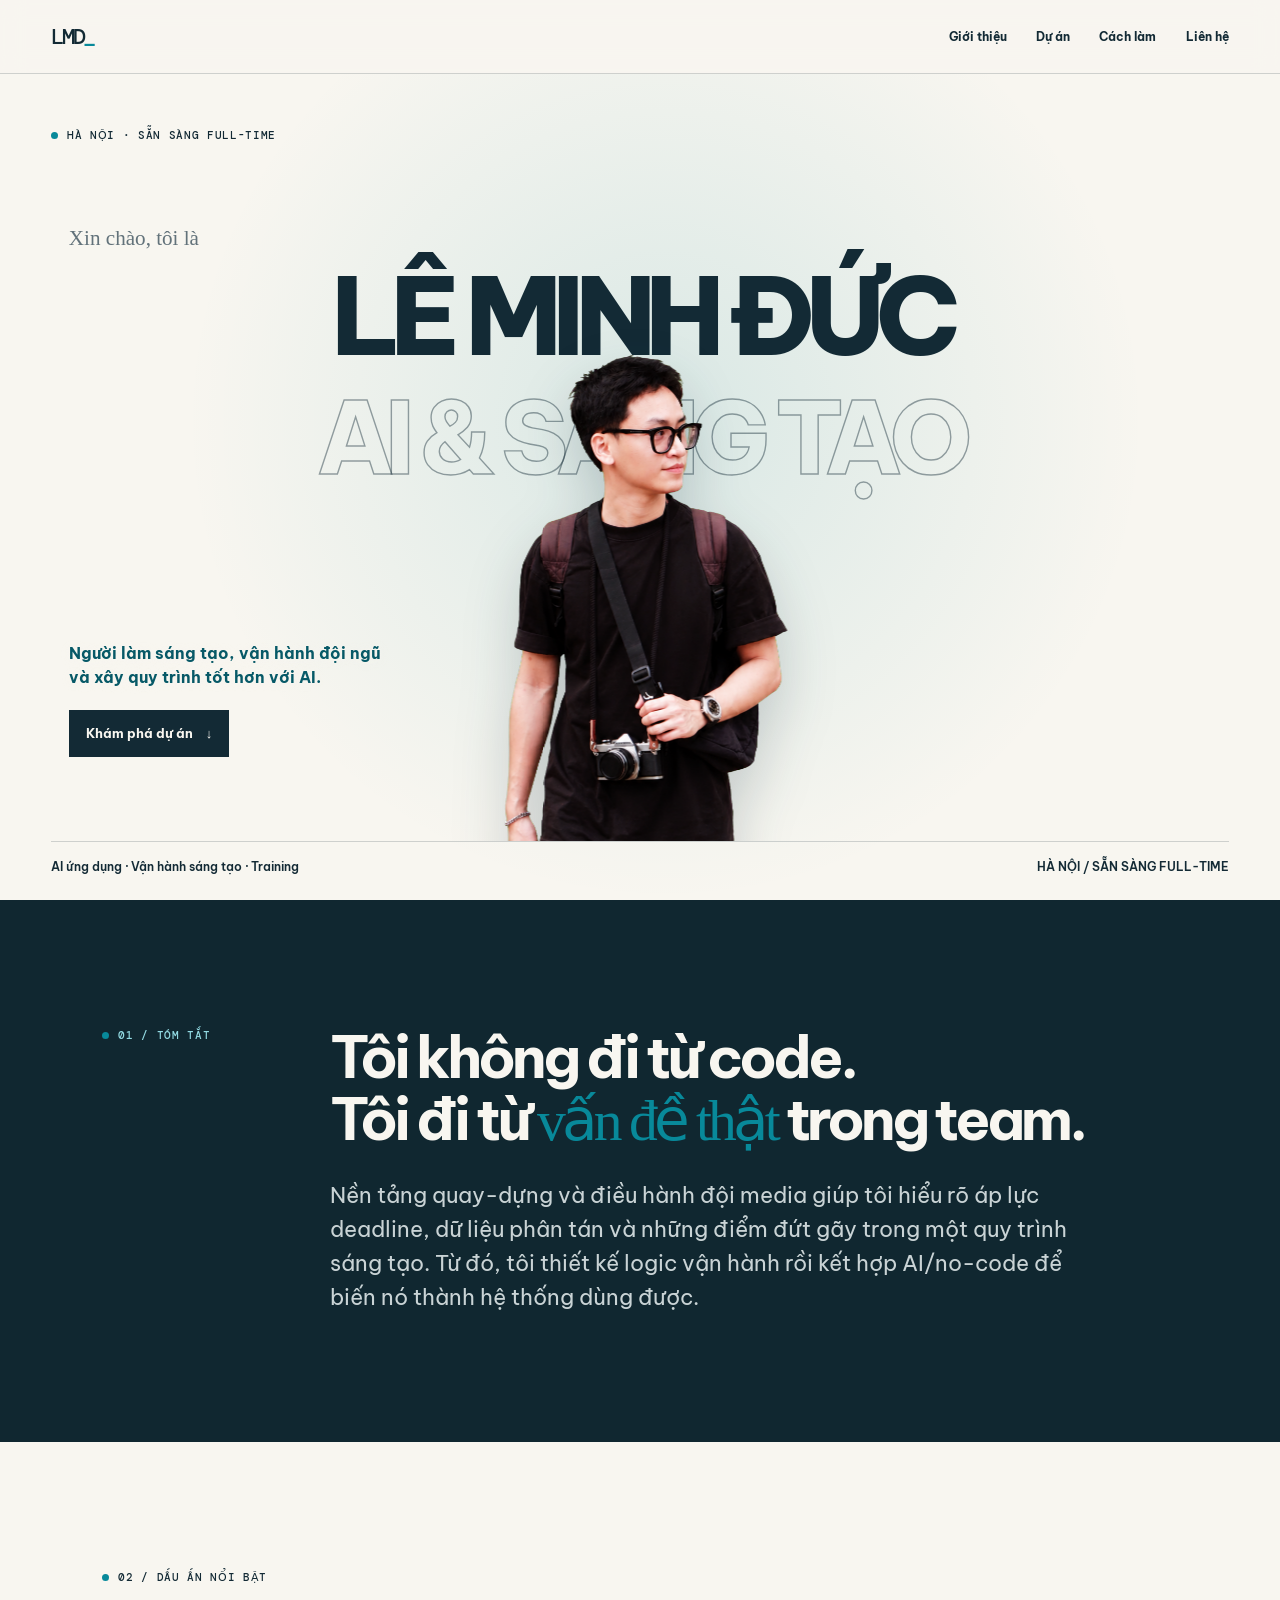
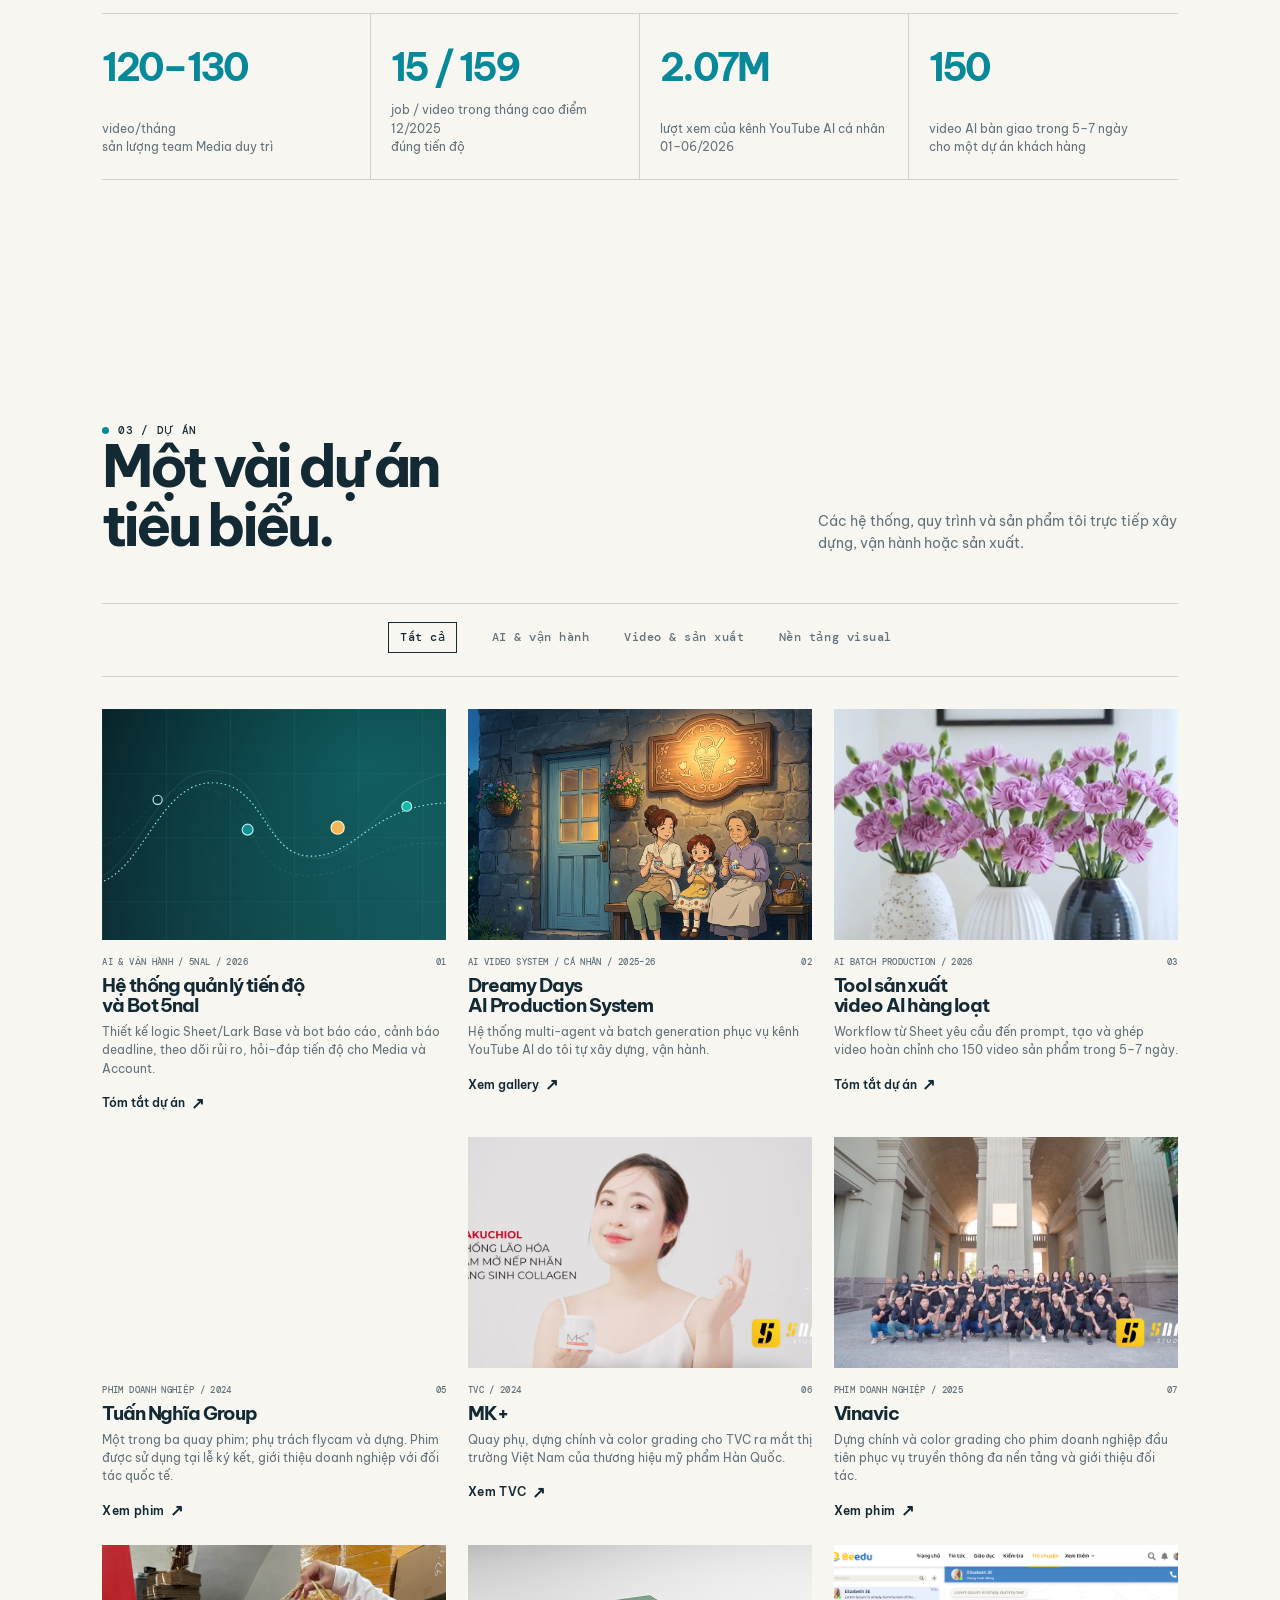
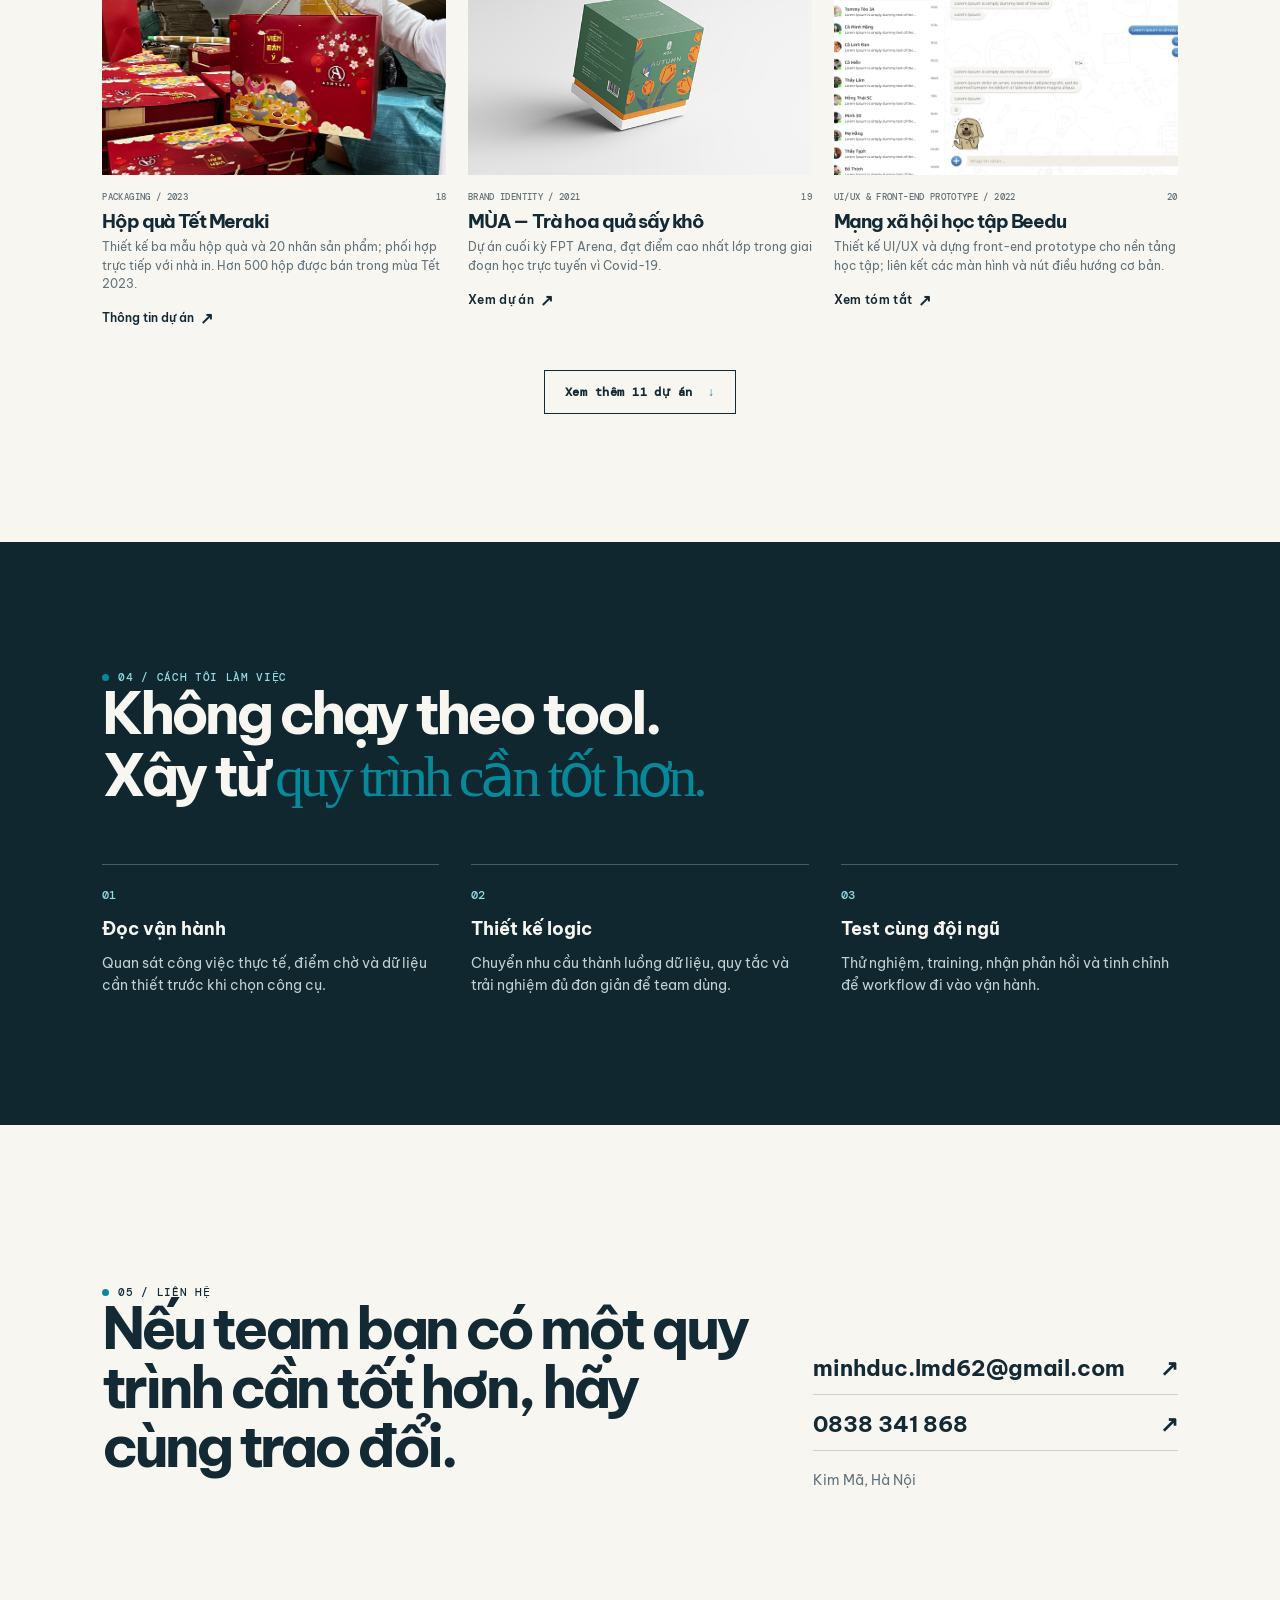
==== commit efbb8759: "Add Beedu UI UX prototype project" ====
--- a/index.html
+++ b/index.html
@@ -159,7 +159,7 @@
         </article>
 
         <article class="project-card project-video" data-group="video" data-extra="true">
-          <div class="card-image"><img src="./assets/projects/aio-smart.jpg" alt="Khung hình chuỗi video ngắn AIO Smart"></div>
+          <div class="card-image"><img class="thumbnail-crop-top" src="./assets/projects/aio-smart.jpg" alt="Khung hình chuỗi video ngắn AIO Smart"></div>
           <div class="card-top"><span>SHORT-FORM SERIES</span><span>11</span></div>
           <h3>AIO Smart</h3><p>Quay và dựng nhiều đợt video ngắn, mỗi đợt 6 video.</p>
           <div class="card-bottom"><span>Camera · Editor</span><a class="card-action" target="_blank" rel="noreferrer" href="https://drive.google.com/file/d/1k5KnmL8_CNgYj-w6ggaqIaCUg7YDsE1c/view?usp=drive_link">Xem video <b>↗</b></a></div>
@@ -219,6 +219,13 @@
           <div class="card-top"><span>BRAND IDENTITY / 2021</span><span>19</span></div>
           <h3>MÙA — Trà hoa quả sấy khô</h3><p>Dự án cuối kỳ FPT Arena, đạt điểm cao nhất lớp trong giai đoạn học trực tuyến vì Covid-19.</p>
           <div class="card-bottom"><span>Brand identity · Packaging</span><a class="card-action" target="_blank" rel="noreferrer" href="https://www.behance.net/gallery/129820671/MUA-Tra-hoa-qu-sy-kho-Da-Lt">Xem dự án <b>↗</b></a></div>
+        </article>
+
+        <article class="project-card project-visual" data-group="visual">
+          <div class="card-image"><img src="./assets/projects/beedu-chat.png" alt="Giao diện trò chuyện của prototype mạng xã hội học tập Beedu"></div>
+          <div class="card-top"><span>UI/UX &amp; FRONT-END PROTOTYPE / 2022</span><span>20</span></div>
+          <h3>Mạng xã hội học tập Beedu</h3><p>Thiết kế UI/UX và dựng front-end prototype cho nền tảng học tập; liên kết các màn hình và nút điều hướng cơ bản.</p>
+          <div class="card-bottom"><span>UI/UX · Front-end prototype</span><a class="card-action" target="_blank" rel="noreferrer" href="https://docs.google.com/presentation/d/1c6pTNaJsxW4dkJNHHNlL5DQEBDhhMypf/edit?usp=sharing">Xem tóm tắt <b>↗</b></a></div>
         </article>
       </div>
       <div class="more-projects" id="more-projects" hidden>
--- a/responsive-fixes.css
+++ b/responsive-fixes.css
@@ -27,13 +27,18 @@
   background: url("https://img.youtube.com/vi/f3kV1oYjfU0/maxresdefault.jpg") center/cover;
 }
 
+/* Ảnh dọc có typography/khuôn mặt ở nửa trên: ưu tiên crop từ đỉnh, không cắt ở tâm. */
+.compact-grid .card-image img.thumbnail-crop-top {
+  object-position: center top;
+}
+
 .compact-grid .tuan-image::after,
 .compact-grid .mk-image::after,
 .compact-grid .vin-image::after {
   background: transparent;
 }
 
-/* Giữ ảnh gốc là nhân vật chính: khõng phủ tint, không làm sai máu footage khi hover. */
+/* Giữ ảnh gốc là nhân vật chính: không phủ tint, không làm sai màu footage khi hover. */
 .compact-grid .card-image::after { background: transparent; }
 .compact-grid .project-card:hover .card-image img,
 .compact-grid .project-card:focus-within .card-image img {
